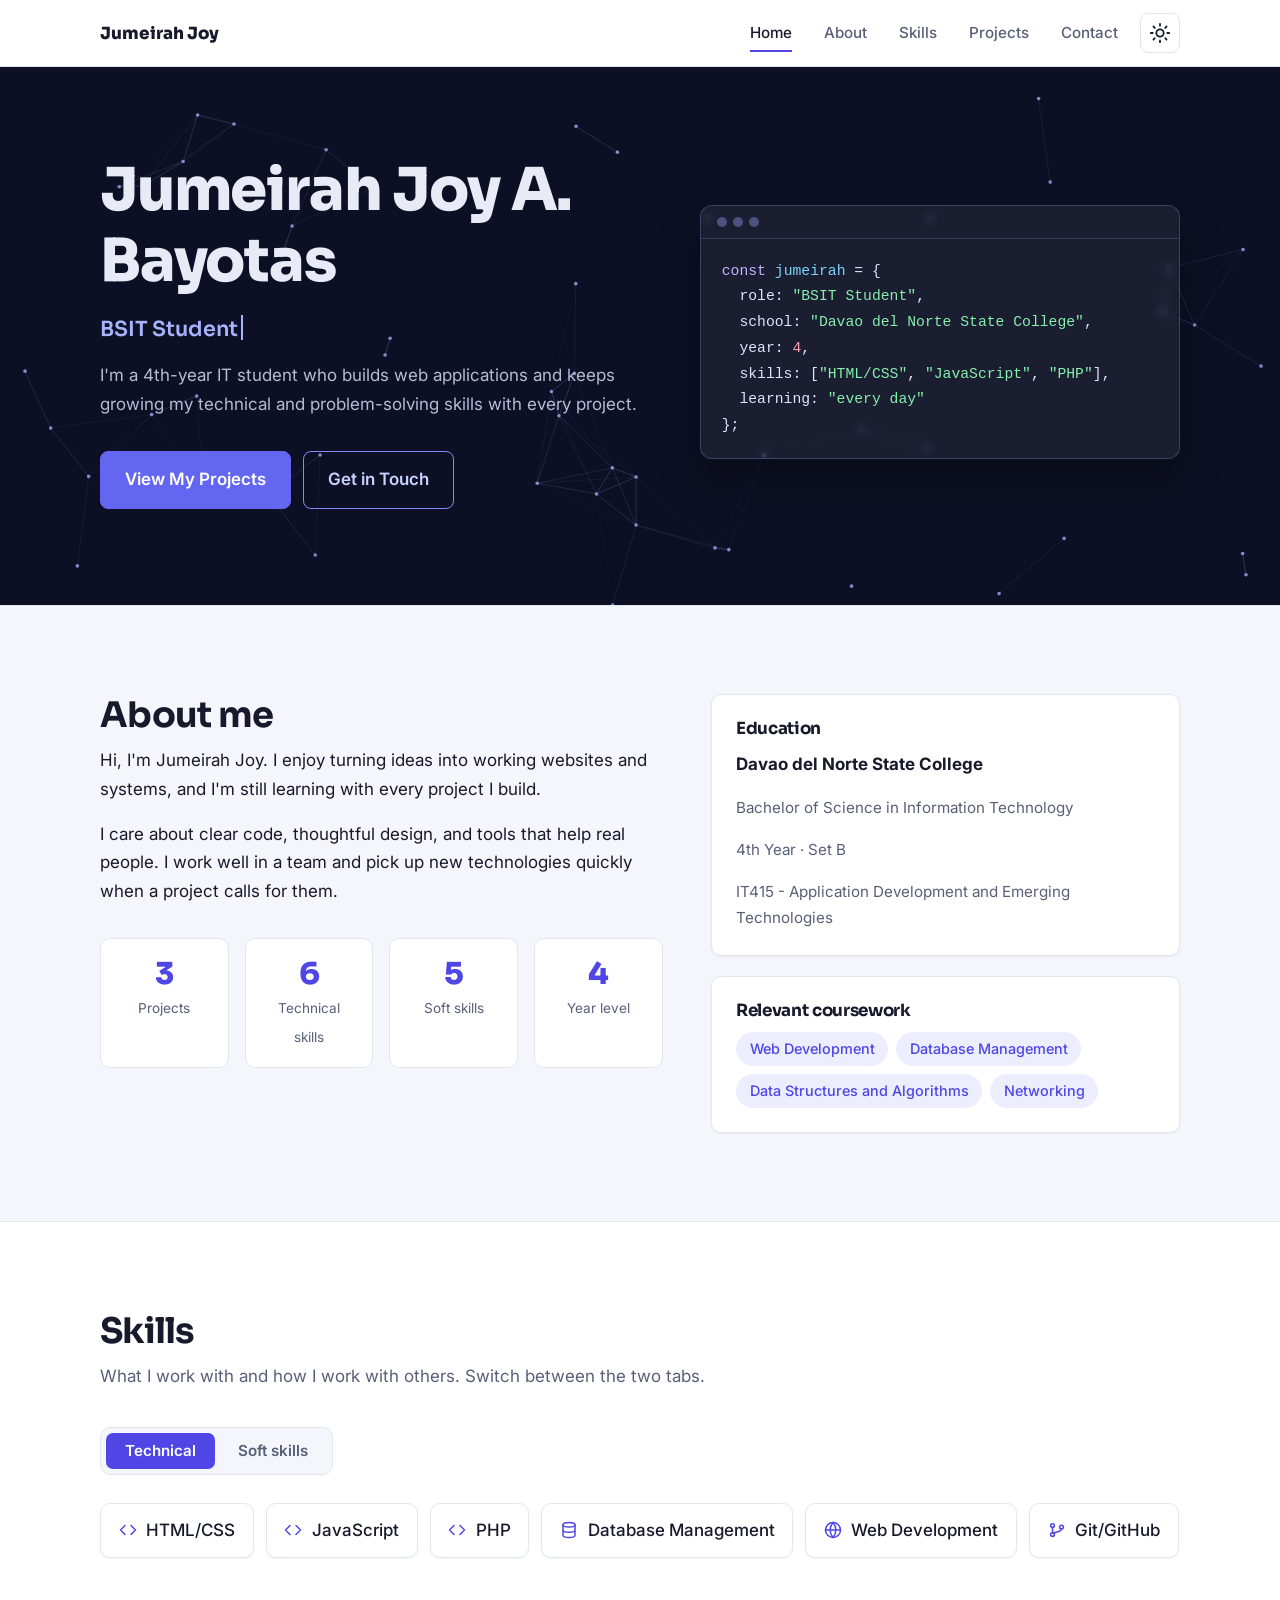
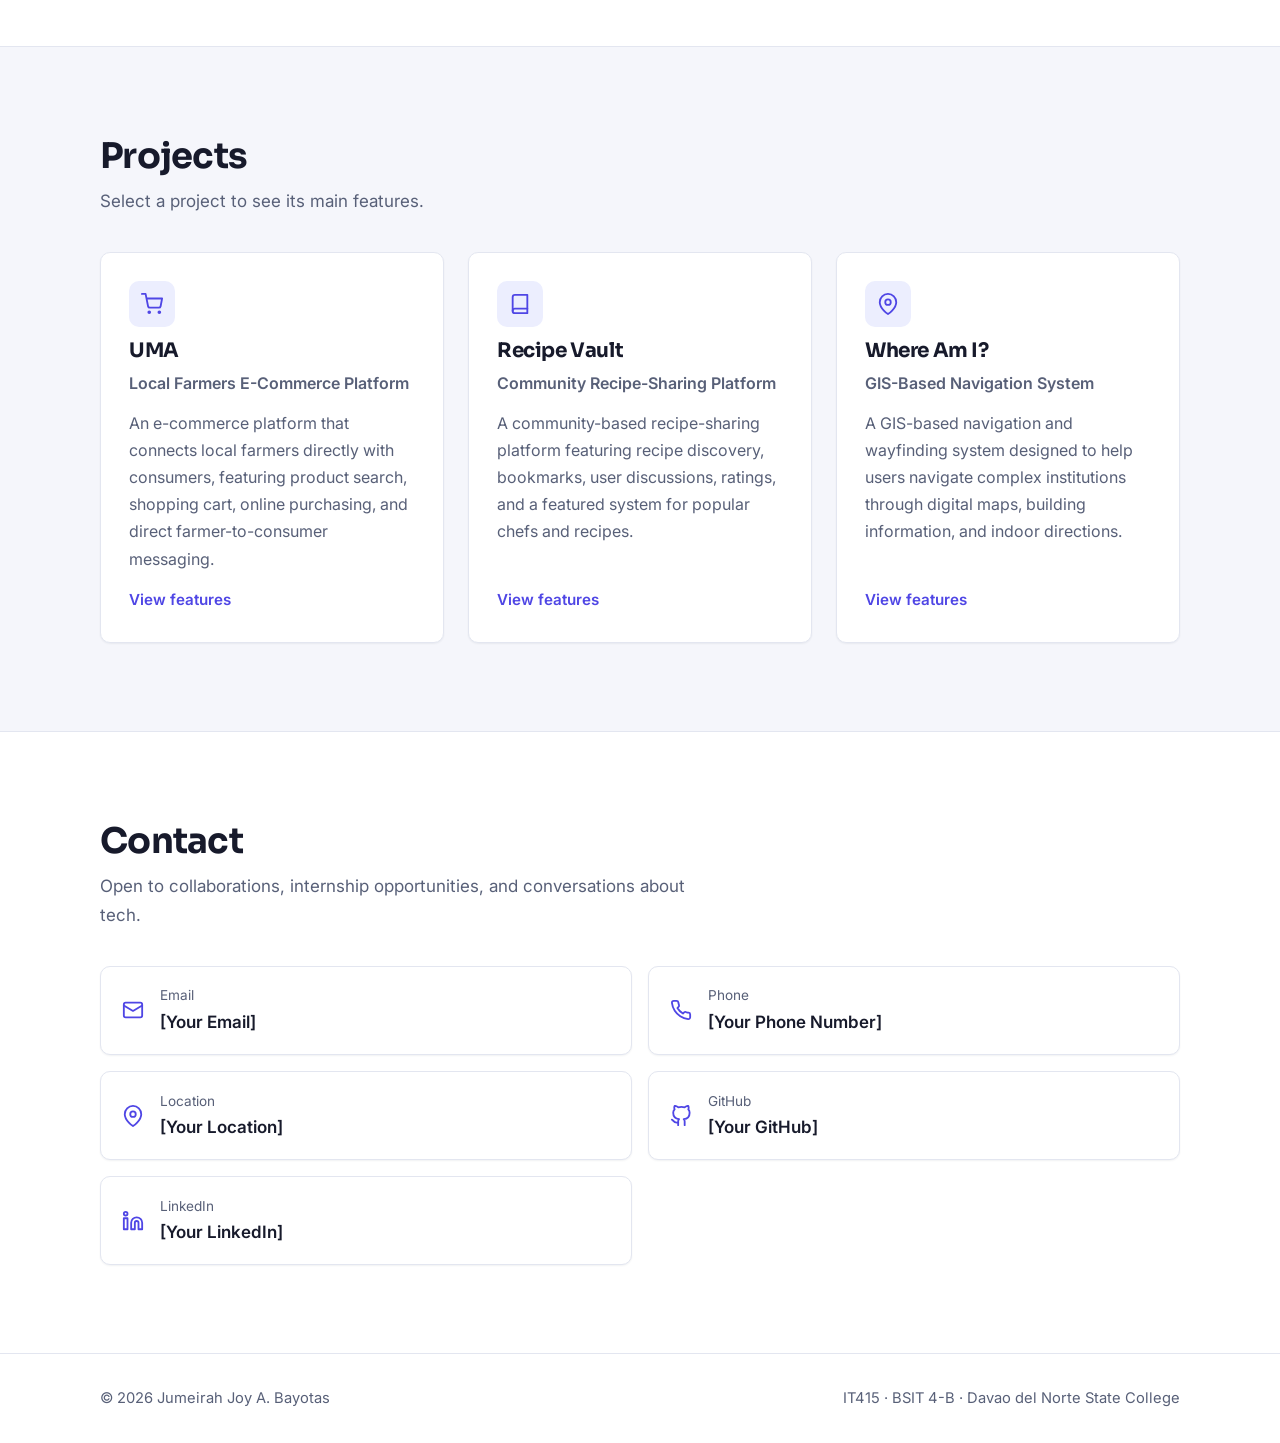
==== portfolio.html @ 5f2c47e6 "Creation" ====
<!DOCTYPE html>
<html lang="en">
<head>
<meta charset="UTF-8">
<meta name="viewport" content="width=device-width, initial-scale=1, viewport-fit=cover">
<title>Jumeirah Joy A. Bayotas | BSIT Portfolio</title>
<meta name="description" content="Portfolio of Jumeirah Joy A. Bayotas, a 4th-year BSIT student at Davao del Norte State College.">
<link rel="preconnect" href="https://fonts.googleapis.com">
<link rel="preconnect" href="https://fonts.gstatic.com" crossorigin>
<link href="https://fonts.googleapis.com/css2?family=Sora:wght@400;600;700;800&family=Inter:wght@400;500;600&display=swap" rel="stylesheet">
<style>
/* ===== 1. TOKENS ===== */
:root{--bg:#fff;--soft:#f5f6fb;--text:#171a2b;--muted:#586078;--border:#e3e6f0;--accent:#4f46e5;--accent-soft:#eceefe;--on-accent:#fff;
--shadow:0 1px 2px rgba(23,26,43,.06);--shadow-hover:0 12px 28px rgba(79,70,229,.16);--radius:10px;
--head:"Sora",system-ui,"Segoe UI",Arial,sans-serif;--body:"Inter",system-ui,"Segoe UI",Arial,sans-serif;
box-sizing:border-box;padding-top:env(safe-area-inset-top,0px);padding-bottom:env(safe-area-inset-bottom,0px)}
@media (prefers-color-scheme:dark){:root:not([data-theme="light"]){--bg:#0e1020;--soft:#141730;--text:#e8eaf6;--muted:#a4abc8;--border:#252a4a;--accent:#8b93ff;--accent-soft:#1c2050;--on-accent:#0e1020;--shadow:0 1px 2px rgba(0,0,0,.4);--shadow-hover:0 12px 28px rgba(0,0,0,.45)}}
:root[data-theme="dark"]{--bg:#0e1020;--soft:#141730;--text:#e8eaf6;--muted:#a4abc8;--border:#252a4a;--accent:#8b93ff;--accent-soft:#1c2050;--on-accent:#0e1020;--shadow:0 1px 2px rgba(0,0,0,.4);--shadow-hover:0 12px 28px rgba(0,0,0,.45)}

/* ===== 2. BASE ===== */
*,*::before,*::after{box-sizing:border-box}
html{scroll-behavior:smooth;scroll-padding-top:calc(70px + env(safe-area-inset-top,0px))}
body{margin:0;background:var(--bg);color:var(--text);font:1.0625rem/1.7 var(--body)}
h1,h2,h3{font-family:var(--head);line-height:1.2;margin:0;letter-spacing:-.02em}
p{margin:0}ul{list-style:none;margin:0;padding:0}a{color:var(--accent)}
:focus-visible{outline:3px solid var(--accent);outline-offset:3px;border-radius:4px}
.container{width:min(100% - 2.5rem,1080px);margin-inline:auto}
.section{padding:5.5rem 0}.soft{background:var(--soft);border-block:1px solid var(--border)}
.section h2{font-size:clamp(1.7rem,3.2vw,2.2rem);margin-bottom:.6rem}
.lead{color:var(--muted);max-width:56ch;margin-bottom:2.25rem}
.ico{width:22px;height:22px;fill:none;stroke:currentColor;stroke-width:2;stroke-linecap:round;stroke-linejoin:round;flex-shrink:0}
.skip{position:absolute;left:-999px;top:0;background:var(--accent);color:var(--on-accent);padding:.6rem 1rem;z-index:200}.skip:focus{left:0}
#progress{position:fixed;top:0;left:0;height:3px;width:0;background:var(--accent);z-index:120}

/* ===== 3. HEADER ===== */
header{position:sticky;top:env(safe-area-inset-top,0px);z-index:100;background:color-mix(in srgb,var(--bg) 88%,transparent);backdrop-filter:blur(10px);border-bottom:1px solid var(--border)}
.nav{display:flex;align-items:center;justify-content:space-between;height:66px}
.brand{font:800 1.05rem var(--head);color:var(--text);text-decoration:none}
.links{display:flex;align-items:center;gap:.2rem}
.links a{display:block;padding:.5rem .9rem;color:var(--muted);text-decoration:none;font-weight:500;font-size:.95rem;border-radius:6px;position:relative;transition:color .2s}
.links a::after{content:"";position:absolute;left:.9rem;right:.9rem;bottom:2px;height:2px;background:var(--accent);transform:scaleX(0);transition:transform .25s}
.links a:hover,.links a.active{color:var(--text)}.links a.active::after,.links a:hover::after{transform:scaleX(1)}
.icon-btn{background:none;border:1px solid var(--border);border-radius:8px;padding:.5rem;color:var(--text);cursor:pointer;display:grid;place-items:center;transition:border-color .2s,color .2s}
.icon-btn:hover{border-color:var(--accent);color:var(--accent)}
#menuBtn{display:none}.right{display:flex;gap:.5rem;align-items:center}
.moon{display:none}[data-theme="dark"] .moon{display:block}[data-theme="dark"] .sun{display:none}
@media (prefers-color-scheme:dark){:root:not([data-theme="light"]) .moon{display:block}:root:not([data-theme="light"]) .sun{display:none}}

/* ===== 4. HERO (always dark, interactive network) ===== */
.hero{position:relative;overflow:hidden;background:#0d1024;color:#e8eaf6;padding:5.5rem 0 6rem}
#net{position:absolute;inset:0;width:100%;height:100%}
.hero-grid{position:relative;display:grid;grid-template-columns:1.15fr 1fr;gap:3rem;align-items:center}
.hero h1{font-size:clamp(2.3rem,6vw,3.7rem);font-weight:800}
.typed{margin-top:1.1rem;font:600 1.3rem var(--head);color:#a5b4fc;min-height:1.9rem}
.typed::after{content:"";display:inline-block;width:2px;height:1.2em;background:#a5b4fc;margin-left:3px;vertical-align:-.2em;animation:blink 1s steps(2) infinite}
@keyframes blink{50%{opacity:0}}
.hero .intro{margin-top:1rem;max-width:52ch;color:#b6bcd8}
.actions{margin-top:2rem;display:flex;flex-wrap:wrap;gap:.75rem}
.btn{display:inline-block;padding:.85rem 1.5rem;border-radius:8px;font-weight:600;text-decoration:none;border:1px solid #818cf8;transition:transform .2s,box-shadow .2s,background-color .2s}
.btn.primary{background:#6366f1;border-color:#6366f1;color:#fff}.btn.primary:hover{transform:translateY(-2px);box-shadow:0 8px 20px rgba(99,102,241,.45)}
.btn.ghost{color:#c7d2fe}.btn.ghost:hover{background:rgba(129,140,248,.15)}
.code{background:rgba(255,255,255,.06);border:1px solid rgba(165,180,252,.25);border-radius:12px;backdrop-filter:blur(4px);overflow:hidden;box-shadow:0 20px 40px rgba(0,0,0,.3);transition:transform .2s}
.code .bar{display:flex;gap:6px;padding:.7rem 1rem;border-bottom:1px solid rgba(165,180,252,.2)}
.code .bar i{width:10px;height:10px;border-radius:50%;background:#4b5280}
.code pre{margin:0;padding:1.2rem 1.3rem;font:.92rem/1.75 ui-monospace,SFMono-Regular,Menlo,Consolas,monospace;overflow-x:auto;color:#dfe3ff}
.k{color:#c4b5fd}.v{color:#7dd3fc}.s{color:#86efac}.n{color:#fda4af}

/* ===== 5. ABOUT ===== */
.about{display:grid;grid-template-columns:1.2fr 1fr;gap:3rem;align-items:start}
.about p+p{margin-top:1rem}
.stats{display:grid;grid-template-columns:repeat(4,1fr);gap:1rem;margin-top:2rem}
.stat{border:1px solid var(--border);background:var(--bg);border-radius:var(--radius);padding:1rem;text-align:center}
.stat b{display:block;font:800 1.9rem var(--head);color:var(--accent)}.stat span{font-size:.85rem;color:var(--muted)}
.panel{background:var(--bg);border:1px solid var(--border);border-radius:var(--radius);padding:1.5rem;box-shadow:var(--shadow)}
.panel+.panel{margin-top:1.25rem}.panel h3{font-size:1.05rem;margin-bottom:.7rem}
.muted{color:var(--muted);font-size:.95rem}
.tags{display:flex;flex-wrap:wrap;gap:.5rem}
.tag{background:var(--accent-soft);color:var(--accent);font-weight:500;font-size:.9rem;padding:.3rem .85rem;border-radius:999px;transition:transform .2s}.tag:hover{transform:translateY(-2px)}

/* ===== 6. SKILLS (tabs) ===== */
.tabs{display:inline-flex;gap:.25rem;padding:.3rem;border:1px solid var(--border);border-radius:10px;background:var(--soft);margin-bottom:1.75rem}
.tab{border:0;background:none;font:600 .95rem var(--body);color:var(--muted);padding:.55rem 1.2rem;border-radius:7px;cursor:pointer;transition:background-color .2s,color .2s}
.tab[aria-selected="true"]{background:var(--accent);color:var(--on-accent)}
.skill-panel{display:none;flex-wrap:wrap;gap:.75rem}.skill-panel.show{display:flex}
.skill{display:flex;align-items:center;gap:.6rem;padding:.75rem 1.1rem;border:1px solid var(--border);background:var(--bg);border-radius:var(--radius);font-weight:500;box-shadow:var(--shadow);animation:pop .4s both;transition:transform .2s,border-color .2s,color .2s}
.skill:hover{transform:translateY(-3px);border-color:var(--accent);color:var(--accent)}
.skill .ico{color:var(--accent);width:18px;height:18px}
@keyframes pop{from{opacity:0;transform:translateY(10px)}to{opacity:1;transform:none}}

/* ===== 7. PROJECTS ===== */
.grid{display:grid;grid-template-columns:repeat(3,1fr);gap:1.5rem}
.card{display:flex;flex-direction:column;gap:.8rem;background:var(--bg);border:1px solid var(--border);border-radius:var(--radius);padding:1.75rem;box-shadow:var(--shadow);transition:box-shadow .25s,border-color .25s,transform .15s;transform-style:preserve-3d}
.card:hover{box-shadow:var(--shadow-hover);border-color:var(--accent)}
.badge{width:46px;height:46px;display:grid;place-items:center;background:var(--accent-soft);color:var(--accent);border-radius:10px;transition:transform .3s}.card:hover .badge{transform:rotate(-6deg) scale(1.08)}
.card h3{font-size:1.25rem}.sub{color:var(--accent);font-weight:600;font-size:.95rem;margin-top:-.4rem}
.card p{color:var(--muted);font-size:1rem}
.more{margin-top:auto;align-self:flex-start;background:none;border:0;padding:.3rem 0;color:var(--accent);font:600 .95rem var(--body);cursor:pointer}
.more:hover{text-decoration:underline}
dialog{border:1px solid var(--border);border-radius:14px;background:var(--bg);color:var(--text);width:min(92vw,480px);padding:2rem;box-shadow:0 24px 60px rgba(0,0,0,.35)}
dialog::backdrop{background:rgba(10,12,30,.6);backdrop-filter:blur(3px)}
dialog[open]{animation:pop .3s both}
dialog h3{font-size:1.4rem}dialog .sub{margin:.3rem 0 1rem}
dialog ul{margin:1.2rem 0 1.5rem;display:grid;gap:.5rem}
dialog li{display:flex;gap:.6rem;align-items:center}dialog li .ico{color:var(--accent);width:18px;height:18px}
.close{position:absolute;top:.9rem;right:.9rem}

/* ===== 8. CONTACT ===== */
.contact{display:grid;grid-template-columns:repeat(2,1fr);gap:1rem}
.contact li{display:flex;align-items:center;gap:1rem;padding:1.1rem 1.3rem;border:1px solid var(--border);border-radius:var(--radius);background:var(--bg);box-shadow:var(--shadow);transition:transform .2s,border-color .2s,box-shadow .2s}
.contact li:hover{transform:translateX(4px);border-color:var(--accent);box-shadow:var(--shadow-hover)}
.contact .ico{color:var(--accent)}.contact small{display:block;color:var(--muted);font-size:.85rem}.contact strong{font-weight:600;overflow-wrap:anywhere}
footer{padding:2rem 0;border-top:1px solid var(--border);color:var(--muted);font-size:.92rem}
footer .container{display:flex;flex-wrap:wrap;justify-content:space-between;gap:.5rem}
#top{position:fixed;right:1.25rem;bottom:calc(1.25rem + env(safe-area-inset-bottom,0px));opacity:0;pointer-events:none;background:var(--accent);color:var(--on-accent);border-color:var(--accent);transition:opacity .25s}
#top.show{opacity:1;pointer-events:auto}

/* ===== 9. SCROLL REVEAL ===== */
.js .reveal{opacity:0;transform:translateY(22px);transition:opacity .6s,transform .6s}.js .reveal.in{opacity:1;transform:none}

/* ===== 10. RESPONSIVE ===== */
@media (max-width:900px){.grid{grid-template-columns:1fr 1fr}.hero-grid,.about{grid-template-columns:1fr}.code{max-width:460px}}
@media (max-width:720px){.section{padding:3.75rem 0}.hero{padding:3.5rem 0 4rem}#menuBtn{display:grid}
.links{display:none;position:absolute;top:66px;left:0;right:0;flex-direction:column;align-items:stretch;background:var(--bg);border-bottom:1px solid var(--border);padding:.5rem 1.25rem 1rem}.links.open{display:flex}
.grid,.contact{grid-template-columns:1fr}.stats{grid-template-columns:repeat(2,1fr)}}
@media (prefers-reduced-motion:reduce){html{scroll-behavior:auto}*,*::before,*::after{animation:none!important;transition:none!important}.js .reveal{opacity:1;transform:none}}
</style>
</head>
<body>
<svg width="0" height="0" style="position:absolute" aria-hidden="true">
<symbol id="i-sun" viewBox="0 0 24 24"><circle cx="12" cy="12" r="4"/><path d="M12 2v2M12 20v2M4.9 4.9l1.4 1.4M17.7 17.7l1.4 1.4M2 12h2M20 12h2M4.9 19.1l1.4-1.4M17.7 6.3l1.4-1.4"/></symbol>
<symbol id="i-moon" viewBox="0 0 24 24"><path d="M21 12.8A9 9 0 1 1 11.2 3a7 7 0 0 0 9.8 9.8z"/></symbol>
<symbol id="i-menu" viewBox="0 0 24 24"><path d="M4 7h16M4 12h16M4 17h16"/></symbol>
<symbol id="i-x" viewBox="0 0 24 24"><path d="M18 6 6 18M6 6l12 12"/></symbol>
<symbol id="i-up" viewBox="0 0 24 24"><path d="m6 15 6-6 6 6"/></symbol>
<symbol id="i-check" viewBox="0 0 24 24"><path d="m5 12 5 5 9-10"/></symbol>
<symbol id="i-code" viewBox="0 0 24 24"><path d="m16 18 6-6-6-6M8 6l-6 6 6 6"/></symbol>
<symbol id="i-db" viewBox="0 0 24 24"><ellipse cx="12" cy="5" rx="8" ry="3"/><path d="M4 5v14c0 1.7 3.6 3 8 3s8-1.3 8-3V5M4 12c0 1.7 3.6 3 8 3s8-1.3 8-3"/></symbol>
<symbol id="i-globe" viewBox="0 0 24 24"><circle cx="12" cy="12" r="10"/><path d="M2 12h20M12 2a15 15 0 0 1 0 20 15 15 0 0 1 0-20"/></symbol>
<symbol id="i-git" viewBox="0 0 24 24"><circle cx="6" cy="6" r="2.5"/><circle cx="6" cy="18" r="2.5"/><circle cx="18" cy="8" r="2.5"/><path d="M6 8.5v7M18 10.5c0 4-6 3-11 6"/></symbol>
<symbol id="i-chat" viewBox="0 0 24 24"><path d="M21 12a8 8 0 0 1-11.6 7.1L3 21l1.9-6A8 8 0 1 1 21 12z"/></symbol>
<symbol id="i-users" viewBox="0 0 24 24"><path d="M17 21v-2a4 4 0 0 0-4-4H5a4 4 0 0 0-4 4v2"/><circle cx="9" cy="7" r="4"/><path d="M23 21v-2a4 4 0 0 0-3-3.9M16 3.1a4 4 0 0 1 0 7.8"/></symbol>
<symbol id="i-puzzle" viewBox="0 0 24 24"><path d="M12 3a2 2 0 0 1 2 2v1h4v4h-1a2 2 0 0 0 0 4h1v4h-4v-1a2 2 0 0 0-4 0v1H6v-4h1a2 2 0 0 0 0-4H6V6h4V5a2 2 0 0 1 2-2z"/></symbol>
<symbol id="i-clock" viewBox="0 0 24 24"><circle cx="12" cy="12" r="10"/><path d="M12 6v6l4 2"/></symbol>
<symbol id="i-shuffle" viewBox="0 0 24 24"><path d="M16 3h5v5M4 20 21 3M21 16v5h-5M15 15l6 6M4 4l5 5"/></symbol>
<symbol id="i-cart" viewBox="0 0 24 24"><circle cx="9" cy="21" r="1"/><circle cx="20" cy="21" r="1"/><path d="M1 1h4l2.7 13.4a2 2 0 0 0 2 1.6h9.7a2 2 0 0 0 2-1.6L23 6H6"/></symbol>
<symbol id="i-book" viewBox="0 0 24 24"><path d="M4 19.5A2.5 2.5 0 0 1 6.5 17H20"/><path d="M6.5 2H20v20H6.5A2.5 2.5 0 0 1 4 19.5v-15A2.5 2.5 0 0 1 6.5 2z"/></symbol>
<symbol id="i-pin" viewBox="0 0 24 24"><path d="M21 10c0 7-9 13-9 13s-9-6-9-13a9 9 0 0 1 18 0z"/><circle cx="12" cy="10" r="3"/></symbol>
<symbol id="i-mail" viewBox="0 0 24 24"><rect x="2" y="4" width="20" height="16" rx="2"/><path d="m22 7-10 6L2 7"/></symbol>
<symbol id="i-phone" viewBox="0 0 24 24"><path d="M22 16.9v3a2 2 0 0 1-2.2 2 19.8 19.8 0 0 1-8.6-3.1 19.5 19.5 0 0 1-6-6A19.8 19.8 0 0 1 2.1 4.2 2 2 0 0 1 4.1 2h3a2 2 0 0 1 2 1.7c.1 1 .4 1.9.7 2.8a2 2 0 0 1-.5 2.1L8.1 9.9a16 16 0 0 0 6 6l1.3-1.3a2 2 0 0 1 2.1-.4c.9.3 1.8.6 2.8.7a2 2 0 0 1 1.7 2z"/></symbol>
<symbol id="i-gh" viewBox="0 0 24 24"><path d="M9 19c-5 1.5-5-2.5-7-3m14 6v-3.9a3.4 3.4 0 0 0-1-2.6c3.1-.3 6.4-1.5 6.4-7A5.4 5.4 0 0 0 20 4.8 5 5 0 0 0 19.9 1S18.7.7 16 2.5a13.4 13.4 0 0 0-7 0C6.3.7 5.1 1 5.1 1A5 5 0 0 0 5 4.8a5.4 5.4 0 0 0-1.5 3.7c0 5.4 3.3 6.6 6.4 7a3.4 3.4 0 0 0-1 2.6V22"/></symbol>
<symbol id="i-in" viewBox="0 0 24 24"><path d="M16 8a6 6 0 0 1 6 6v7h-4v-7a2 2 0 0 0-4 0v7h-4v-7a6 6 0 0 1 6-6z"/><rect x="2" y="9" width="4" height="12"/><circle cx="4" cy="4" r="2"/></symbol>
</svg>
<a class="skip" href="#main">Skip to content</a>
<div id="progress"></div>

<header>
  <nav class="container nav" aria-label="Main navigation">
    <a class="brand" href="#home">Jumeirah Joy</a>
    <div class="right">
      <ul class="links" id="links">
        <li><a href="#home">Home</a></li><li><a href="#about">About</a></li><li><a href="#skills">Skills</a></li><li><a href="#projects">Projects</a></li><li><a href="#contact">Contact</a></li>
      </ul>
      <button class="icon-btn" id="theme" aria-label="Toggle light or dark theme"><svg class="ico sun"><use href="#i-sun"/></svg><svg class="ico moon"><use href="#i-moon"/></svg></button>
      <button class="icon-btn" id="menuBtn" aria-expanded="false" aria-controls="links" aria-label="Toggle menu"><svg class="ico"><use href="#i-menu"/></svg></button>
    </div>
  </nav>
</header>

<main id="main">
  <section class="hero" id="home">
    <canvas id="net" aria-hidden="true"></canvas>
    <div class="container hero-grid">
      <div>
        <h1>Jumeirah Joy A. Bayotas</h1>
        <p class="typed" id="typed" aria-live="off"></p>
        <p class="intro">I'm a 4th-year IT student who builds web applications and keeps growing my technical and problem-solving skills with every project.</p>
        <div class="actions">
          <a class="btn primary" href="#projects">View My Projects</a>
          <a class="btn ghost" href="#contact">Get in Touch</a>
        </div>
      </div>
      <div class="code" id="tilt" aria-hidden="true">
        <div class="bar"><i></i><i></i><i></i></div>
<pre><span class="k">const</span> <span class="v">jumeirah</span> = {
  role: <span class="s">"BSIT Student"</span>,
  school: <span class="s">"Davao del Norte State College"</span>,
  year: <span class="n">4</span>,
  skills: [<span class="s">"HTML/CSS"</span>, <span class="s">"JavaScript"</span>, <span class="s">"PHP"</span>],
  learning: <span class="s">"every day"</span>
};</pre>
      </div>
    </div>
  </section>

  <section class="section soft" id="about">
    <div class="container about">
      <div class="reveal">
        <h2>About me</h2>
        <p>Hi, I'm Jumeirah Joy. I enjoy turning ideas into working websites and systems, and I'm still learning with every project I build.</p>
        <p>I care about clear code, thoughtful design, and tools that help real people. I work well in a team and pick up new technologies quickly when a project calls for them.</p>
        <div class="stats">
          <div class="stat"><b data-count="3">0</b><span>Projects</span></div>
          <div class="stat"><b data-count="6">0</b><span>Technical skills</span></div>
          <div class="stat"><b data-count="5">0</b><span>Soft skills</span></div>
          <div class="stat"><b data-count="4">0</b><span>Year level</span></div>
        </div>
      </div>
      <div class="reveal">
        <div class="panel">
          <h3>Education</h3>
          <p><strong>Davao del Norte State College</strong></p>
          <p class="muted">Bachelor of Science in Information Technology</p>
          <p class="muted">4th Year &middot; Set B</p>
          <p class="muted">IT415 - Application Development and Emerging Technologies</p>
        </div>
        <div class="panel">
          <h3>Relevant coursework</h3>
          <ul class="tags"><li class="tag">Web Development</li><li class="tag">Database Management</li><li class="tag">Data Structures and Algorithms</li><li class="tag">Networking</li></ul>
        </div>
      </div>
    </div>
  </section>

  <section class="section" id="skills">
    <div class="container reveal">
      <h2>Skills</h2>
      <p class="lead">What I work with and how I work with others. Switch between the two tabs.</p>
      <div class="tabs" role="tablist" aria-label="Skill categories">
        <button class="tab" role="tab" id="t1" aria-selected="true" aria-controls="p1">Technical</button>
        <button class="tab" role="tab" id="t2" aria-selected="false" aria-controls="p2" tabindex="-1">Soft skills</button>
      </div>
      <ul class="skill-panel show" id="p1" role="tabpanel" aria-labelledby="t1">
        <li class="skill"><svg class="ico"><use href="#i-code"/></svg>HTML/CSS</li>
        <li class="skill"><svg class="ico"><use href="#i-code"/></svg>JavaScript</li>
        <li class="skill"><svg class="ico"><use href="#i-code"/></svg>PHP</li>
        <li class="skill"><svg class="ico"><use href="#i-db"/></svg>Database Management</li>
        <li class="skill"><svg class="ico"><use href="#i-globe"/></svg>Web Development</li>
        <li class="skill"><svg class="ico"><use href="#i-git"/></svg>Git/GitHub</li>
      </ul>
      <ul class="skill-panel" id="p2" role="tabpanel" aria-labelledby="t2">
        <li class="skill"><svg class="ico"><use href="#i-chat"/></svg>Communication</li>
        <li class="skill"><svg class="ico"><use href="#i-users"/></svg>Teamwork</li>
        <li class="skill"><svg class="ico"><use href="#i-puzzle"/></svg>Problem-Solving</li>
        <li class="skill"><svg class="ico"><use href="#i-clock"/></svg>Time Management</li>
        <li class="skill"><svg class="ico"><use href="#i-shuffle"/></svg>Adaptability</li>
      </ul>
    </div>
  </section>

  <section class="section soft" id="projects">
    <div class="container reveal">
      <h2>Projects</h2>
      <p class="lead">Select a project to see its main features.</p>
      <div class="grid">
        <article class="card">
          <div class="badge"><svg class="ico"><use href="#i-cart"/></svg></div>
          <h3>UMA</h3><p class="sub">Local Farmers E-Commerce Platform</p>
          <p>An e-commerce platform that connects local farmers directly with consumers, featuring product search, shopping cart, online purchasing, and direct farmer-to-consumer messaging.</p>
          <button class="more" data-project="uma">View features</button>
        </article>
        <article class="card">
          <div class="badge"><svg class="ico"><use href="#i-book"/></svg></div>
          <h3>Recipe Vault</h3><p class="sub">Community Recipe-Sharing Platform</p>
          <p>A community-based recipe-sharing platform featuring recipe discovery, bookmarks, user discussions, ratings, and a featured system for popular chefs and recipes.</p>
          <button class="more" data-project="vault">View features</button>
        </article>
        <article class="card">
          <div class="badge"><svg class="ico"><use href="#i-pin"/></svg></div>
          <h3>Where Am I?</h3><p class="sub">GIS-Based Navigation System</p>
          <p>A GIS-based navigation and wayfinding system designed to help users navigate complex institutions through digital maps, building information, and indoor directions.</p>
          <button class="more" data-project="gis">View features</button>
        </article>
      </div>
    </div>
  </section>

  <section class="section" id="contact">
    <div class="container reveal">
      <h2>Contact</h2>
      <p class="lead">Open to collaborations, internship opportunities, and conversations about tech.</p>
      <ul class="contact">
        <li><svg class="ico"><use href="#i-mail"/></svg><div><small>Email</small><strong>[Your Email]</strong></div></li>
        <li><svg class="ico"><use href="#i-phone"/></svg><div><small>Phone</small><strong>[Your Phone Number]</strong></div></li>
        <li><svg class="ico"><use href="#i-pin"/></svg><div><small>Location</small><strong>[Your Location]</strong></div></li>
        <li><svg class="ico"><use href="#i-gh"/></svg><div><small>GitHub</small><strong>[Your GitHub]</strong></div></li>
        <li><svg class="ico"><use href="#i-in"/></svg><div><small>LinkedIn</small><strong>[Your LinkedIn]</strong></div></li>
      </ul>
    </div>
  </section>
</main>

<footer><div class="container"><span>&copy; <span id="year">2026</span> Jumeirah Joy A. Bayotas</span><span>IT415 &middot; BSIT 4-B &middot; Davao del Norte State College</span></div></footer>
<button class="icon-btn" id="top" aria-label="Back to top"><svg class="ico"><use href="#i-up"/></svg></button>

<dialog id="dlg" aria-labelledby="dTitle">
  <button class="icon-btn close" id="dClose" aria-label="Close"><svg class="ico"><use href="#i-x"/></svg></button>
  <h3 id="dTitle"></h3><p class="sub" id="dSub"></p><p class="muted" id="dText"></p>
  <ul id="dList"></ul>
  <button class="btn primary" id="dOk" style="color:var(--on-accent);background:var(--accent);border-color:var(--accent)">Close</button>
</dialog>

<script>
document.documentElement.classList.add("js");
var $=function(s,c){return(c||document).querySelector(s)},$$=function(s,c){return[].slice.call((c||document).querySelectorAll(s))};
var still=matchMedia("(prefers-reduced-motion: reduce)").matches;

/* Mobile menu */
var links=$("#links"),mb=$("#menuBtn");
mb.onclick=function(){var o=links.classList.toggle("open");mb.setAttribute("aria-expanded",o)};
links.onclick=function(e){if(e.target.tagName==="A"){links.classList.remove("open");mb.setAttribute("aria-expanded","false")}};

/* Theme toggle (remembered when storage is available) */
var root=document.documentElement;
try{var saved=localStorage.getItem("theme");if(saved)root.setAttribute("data-theme",saved)}catch(e){}
$("#theme").onclick=function(){
  var dark=root.getAttribute("data-theme")==="dark"||(!root.getAttribute("data-theme")&&matchMedia("(prefers-color-scheme: dark)").matches);
  var next=dark?"light":"dark";root.setAttribute("data-theme",next);
  try{localStorage.setItem("theme",next)}catch(e){}
};

/* Scroll: progress bar, active link, back-to-top */
var secs=$$("main section[id]"),anchors=$$(".links a");
function onScroll(){
  var h=document.documentElement,max=h.scrollHeight-h.clientHeight;
  $("#progress").style.width=(max>0?scrollY/max*100:0)+"%";
  var cur="home";secs.forEach(function(s){if(s.offsetTop<=scrollY+140)cur=s.id});
  anchors.forEach(function(a){a.classList.toggle("active",a.getAttribute("href")==="#"+cur)});
  $("#top").classList.toggle("show",scrollY>600);
}
addEventListener("scroll",onScroll,{passive:true});onScroll();
$("#top").onclick=function(){scrollTo({top:0})};

/* Reveal on scroll + animated counters */
function count(el){var n=+el.dataset.count,t0=null;
  if(still){el.textContent=n;return}
  (function step(t){t0=t0||t;var p=Math.min((t-t0)/900,1);el.textContent=Math.round(n*p);if(p<1)requestAnimationFrame(step)})(performance.now());
}
var io=new IntersectionObserver(function(es){es.forEach(function(e){
  if(e.isIntersecting){e.target.classList.add("in");$$("[data-count]",e.target).forEach(count);io.unobserve(e.target)}
})},{threshold:.15});
$$(".reveal").forEach(function(el){io.observe(el)});

/* Typing effect in the hero */
var roles=["BSIT Student","Web Development Enthusiast","Problem Solver","Always Learning"],ri=0,ci=0,del=false,tEl=$("#typed");
function type(){
  var w=roles[ri];tEl.textContent=w.slice(0,ci);
  if(!del&&ci===w.length){del=true;return setTimeout(type,1500)}
  if(del&&ci===0){del=false;ri=(ri+1)%roles.length}
  ci+=del?-1:1;setTimeout(type,del?40:80);
}
if(still)tEl.textContent=roles[0];else type();

/* Hero network that reacts to the pointer */
(function(){
  var c=$("#net"),x=c.getContext("2d"),pts=[],m={x:-999,y:-999},W,H,hero=$("#home");
  function size(){W=c.width=hero.clientWidth;H=c.height=hero.clientHeight;pts=[];
    for(var i=0,n=Math.min(80,Math.floor(W*H/13000));i<n;i++)pts.push({x:Math.random()*W,y:Math.random()*H,vx:(Math.random()-.5)*.35,vy:(Math.random()-.5)*.35})}
  function draw(){
    x.clearRect(0,0,W,H);
    pts.forEach(function(p,i){
      p.x+=p.vx;p.y+=p.vy;if(p.x<0||p.x>W)p.vx*=-1;if(p.y<0||p.y>H)p.vy*=-1;
      var dx=p.x-m.x,dy=p.y-m.y,d=Math.hypot(dx,dy);if(d<120&&d>0){p.x+=dx/d*1.5;p.y+=dy/d*1.5}
      x.fillStyle="rgba(165,180,252,.75)";x.beginPath();x.arc(p.x,p.y,1.8,0,7);x.fill();
      for(var j=i+1;j<pts.length;j++){var q=pts[j],e=Math.hypot(p.x-q.x,p.y-q.y);
        if(e<125){x.strokeStyle="rgba(165,180,252,"+.28*(1-e/125)+")";x.beginPath();x.moveTo(p.x,p.y);x.lineTo(q.x,q.y);x.stroke()}}
    });
    if(!still)requestAnimationFrame(draw);
  }
  hero.addEventListener("pointermove",function(e){var r=c.getBoundingClientRect();m.x=e.clientX-r.left;m.y=e.clientY-r.top});
  hero.addEventListener("pointerleave",function(){m.x=m.y=-999});
  addEventListener("resize",size);size();draw();
})();

/* Gentle 3D tilt on the code card and project cards */
function tilt(el,max){
  el.addEventListener("pointermove",function(e){if(still||e.pointerType==="touch")return;
    var r=el.getBoundingClientRect(),px=(e.clientX-r.left)/r.width-.5,py=(e.clientY-r.top)/r.height-.5;
    el.style.transform="perspective(800px) rotateX("+(-py*max)+"deg) rotateY("+(px*max)+"deg)"});
  el.addEventListener("pointerleave",function(){el.style.transform=""});
}
tilt($("#tilt"),6);$$(".card").forEach(function(c){tilt(c,4)});

/* Skills tabs (arrow keys work too) */
var tabs=$$(".tab");
function pick(t){tabs.forEach(function(b){var on=b===t;b.setAttribute("aria-selected",on);b.tabIndex=on?0:-1;
  var p=$("#"+b.getAttribute("aria-controls"));p.classList.toggle("show",on);
  if(on)$$(".skill",p).forEach(function(s,i){s.style.animationDelay=i*60+"ms"})});t.focus()}
tabs.forEach(function(t,i){t.onclick=function(){pick(t)};
  t.onkeydown=function(e){if(e.key==="ArrowRight"||e.key==="ArrowLeft")pick(tabs[(i+1)%tabs.length])}});

/* Project details dialog */
var data={
  uma:{t:"UMA",s:"Local Farmers E-Commerce Platform",d:"Connects local farmers directly with consumers.",f:["Product search","Shopping cart","Online purchasing","Direct farmer-to-consumer messaging"]},
  vault:{t:"Recipe Vault",s:"Community Recipe-Sharing Platform",d:"A community space for finding and sharing recipes.",f:["Recipe discovery","Bookmarks","User discussions","Ratings","Featured popular chefs and recipes"]},
  gis:{t:"Where Am I?",s:"GIS-Based Navigation System",d:"Helps users find their way around complex institutions.",f:["Digital maps","Building information","Indoor directions"]}
};
var dlg=$("#dlg");
$$(".more").forEach(function(b){b.onclick=function(){
  var p=data[b.dataset.project];$("#dTitle").textContent=p.t;$("#dSub").textContent=p.s;$("#dText").textContent=p.d;
  $("#dList").innerHTML=p.f.map(function(f){return'<li><svg class="ico"><use href="#i-check"/></svg>'+f+"</li>"}).join("");
  dlg.showModal()}});
$("#dClose").onclick=$("#dOk").onclick=function(){dlg.close()};
dlg.addEventListener("click",function(e){if(e.target===dlg)dlg.close()});

$("#year").textContent=new Date().getFullYear();
</script>
</body>
</html>
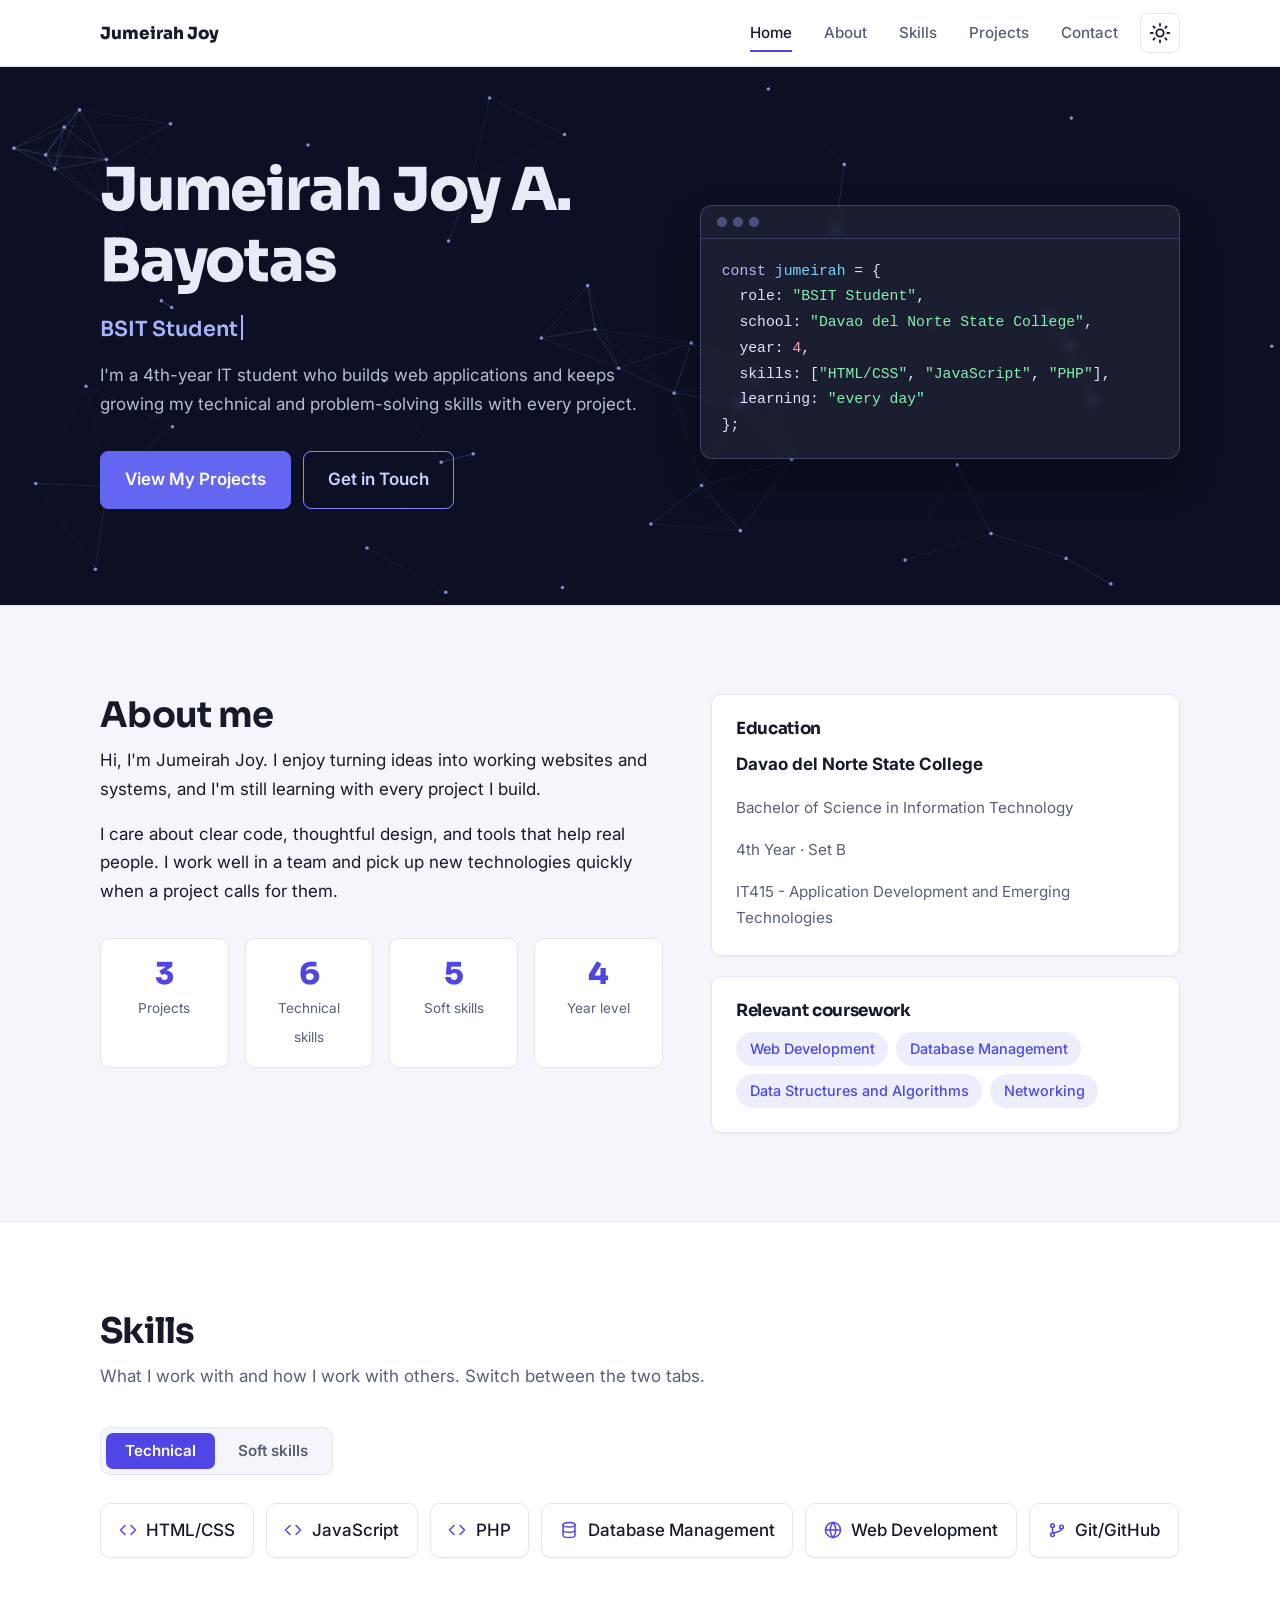
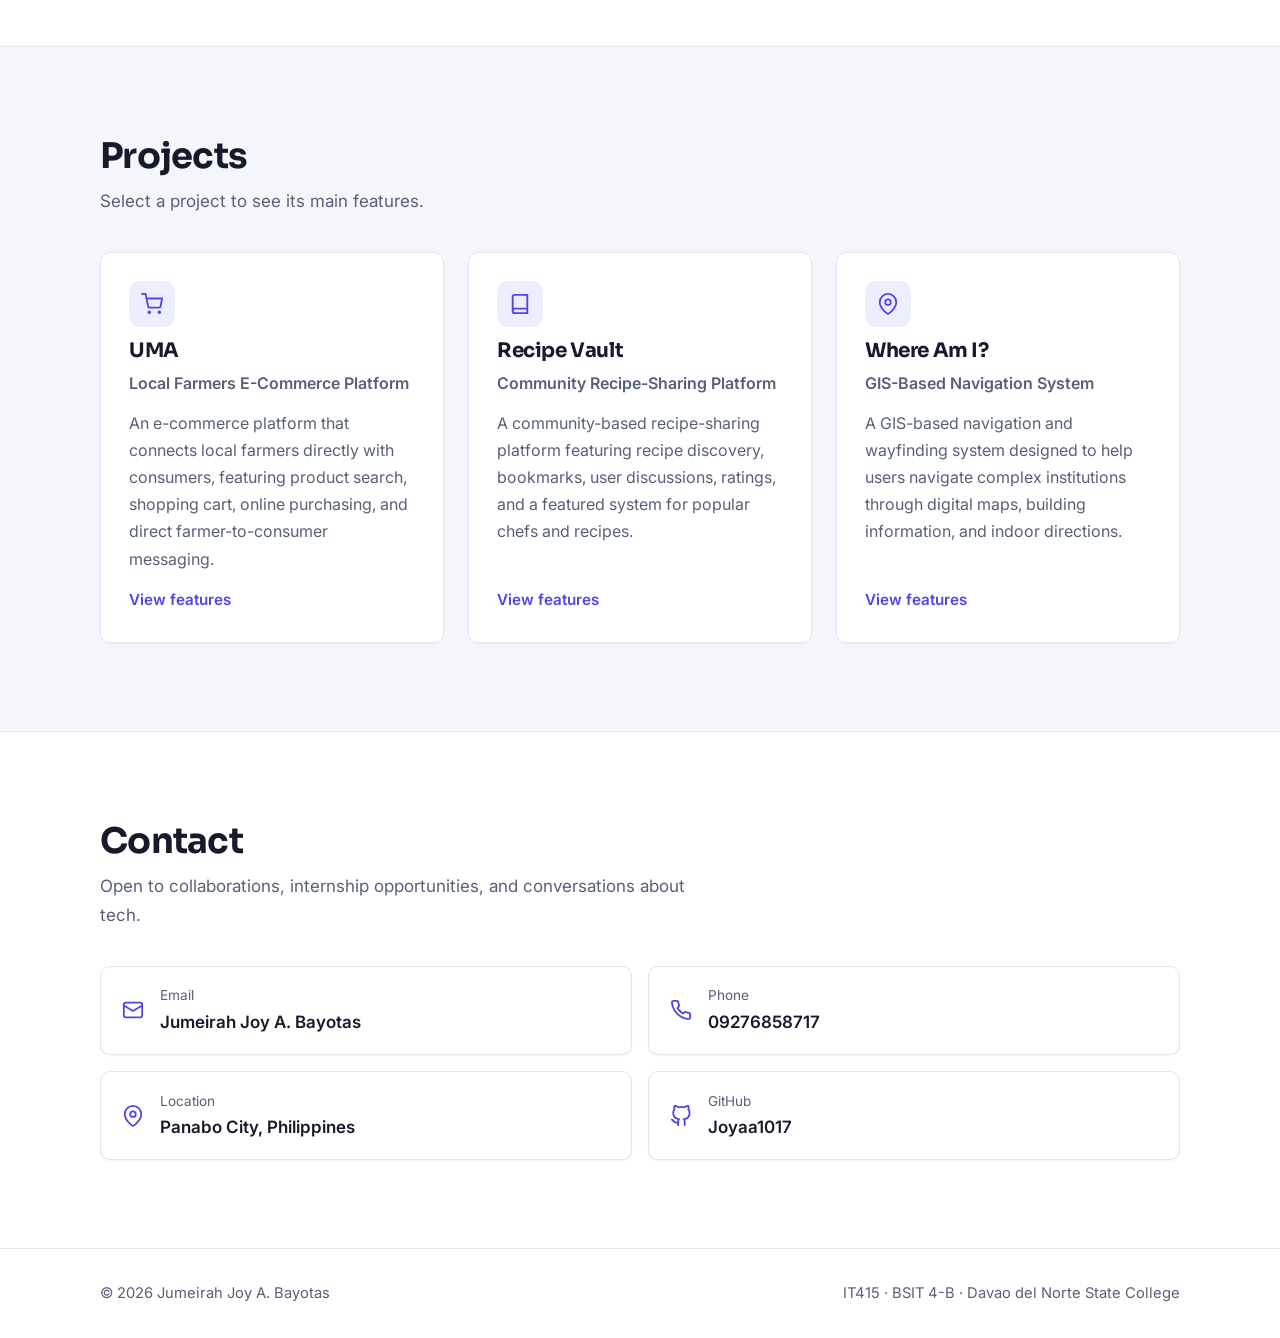
==== commit 308eca76: "separated the files" ====
--- a/portfolio.html
+++ b/portfolio.html
@@ -8,122 +8,7 @@
 <link rel="preconnect" href="https://fonts.googleapis.com">
 <link rel="preconnect" href="https://fonts.gstatic.com" crossorigin>
 <link href="https://fonts.googleapis.com/css2?family=Sora:wght@400;600;700;800&family=Inter:wght@400;500;600&display=swap" rel="stylesheet">
-<style>
-/* ===== 1. TOKENS ===== */
-:root{--bg:#fff;--soft:#f5f6fb;--text:#171a2b;--muted:#586078;--border:#e3e6f0;--accent:#4f46e5;--accent-soft:#eceefe;--on-accent:#fff;
---shadow:0 1px 2px rgba(23,26,43,.06);--shadow-hover:0 12px 28px rgba(79,70,229,.16);--radius:10px;
---head:"Sora",system-ui,"Segoe UI",Arial,sans-serif;--body:"Inter",system-ui,"Segoe UI",Arial,sans-serif;
-box-sizing:border-box;padding-top:env(safe-area-inset-top,0px);padding-bottom:env(safe-area-inset-bottom,0px)}
-@media (prefers-color-scheme:dark){:root:not([data-theme="light"]){--bg:#0e1020;--soft:#141730;--text:#e8eaf6;--muted:#a4abc8;--border:#252a4a;--accent:#8b93ff;--accent-soft:#1c2050;--on-accent:#0e1020;--shadow:0 1px 2px rgba(0,0,0,.4);--shadow-hover:0 12px 28px rgba(0,0,0,.45)}}
-:root[data-theme="dark"]{--bg:#0e1020;--soft:#141730;--text:#e8eaf6;--muted:#a4abc8;--border:#252a4a;--accent:#8b93ff;--accent-soft:#1c2050;--on-accent:#0e1020;--shadow:0 1px 2px rgba(0,0,0,.4);--shadow-hover:0 12px 28px rgba(0,0,0,.45)}
-
-/* ===== 2. BASE ===== */
-*,*::before,*::after{box-sizing:border-box}
-html{scroll-behavior:smooth;scroll-padding-top:calc(70px + env(safe-area-inset-top,0px))}
-body{margin:0;background:var(--bg);color:var(--text);font:1.0625rem/1.7 var(--body)}
-h1,h2,h3{font-family:var(--head);line-height:1.2;margin:0;letter-spacing:-.02em}
-p{margin:0}ul{list-style:none;margin:0;padding:0}a{color:var(--accent)}
-:focus-visible{outline:3px solid var(--accent);outline-offset:3px;border-radius:4px}
-.container{width:min(100% - 2.5rem,1080px);margin-inline:auto}
-.section{padding:5.5rem 0}.soft{background:var(--soft);border-block:1px solid var(--border)}
-.section h2{font-size:clamp(1.7rem,3.2vw,2.2rem);margin-bottom:.6rem}
-.lead{color:var(--muted);max-width:56ch;margin-bottom:2.25rem}
-.ico{width:22px;height:22px;fill:none;stroke:currentColor;stroke-width:2;stroke-linecap:round;stroke-linejoin:round;flex-shrink:0}
-.skip{position:absolute;left:-999px;top:0;background:var(--accent);color:var(--on-accent);padding:.6rem 1rem;z-index:200}.skip:focus{left:0}
-#progress{position:fixed;top:0;left:0;height:3px;width:0;background:var(--accent);z-index:120}
-
-/* ===== 3. HEADER ===== */
-header{position:sticky;top:env(safe-area-inset-top,0px);z-index:100;background:color-mix(in srgb,var(--bg) 88%,transparent);backdrop-filter:blur(10px);border-bottom:1px solid var(--border)}
-.nav{display:flex;align-items:center;justify-content:space-between;height:66px}
-.brand{font:800 1.05rem var(--head);color:var(--text);text-decoration:none}
-.links{display:flex;align-items:center;gap:.2rem}
-.links a{display:block;padding:.5rem .9rem;color:var(--muted);text-decoration:none;font-weight:500;font-size:.95rem;border-radius:6px;position:relative;transition:color .2s}
-.links a::after{content:"";position:absolute;left:.9rem;right:.9rem;bottom:2px;height:2px;background:var(--accent);transform:scaleX(0);transition:transform .25s}
-.links a:hover,.links a.active{color:var(--text)}.links a.active::after,.links a:hover::after{transform:scaleX(1)}
-.icon-btn{background:none;border:1px solid var(--border);border-radius:8px;padding:.5rem;color:var(--text);cursor:pointer;display:grid;place-items:center;transition:border-color .2s,color .2s}
-.icon-btn:hover{border-color:var(--accent);color:var(--accent)}
-#menuBtn{display:none}.right{display:flex;gap:.5rem;align-items:center}
-.moon{display:none}[data-theme="dark"] .moon{display:block}[data-theme="dark"] .sun{display:none}
-@media (prefers-color-scheme:dark){:root:not([data-theme="light"]) .moon{display:block}:root:not([data-theme="light"]) .sun{display:none}}
-
-/* ===== 4. HERO (always dark, interactive network) ===== */
-.hero{position:relative;overflow:hidden;background:#0d1024;color:#e8eaf6;padding:5.5rem 0 6rem}
-#net{position:absolute;inset:0;width:100%;height:100%}
-.hero-grid{position:relative;display:grid;grid-template-columns:1.15fr 1fr;gap:3rem;align-items:center}
-.hero h1{font-size:clamp(2.3rem,6vw,3.7rem);font-weight:800}
-.typed{margin-top:1.1rem;font:600 1.3rem var(--head);color:#a5b4fc;min-height:1.9rem}
-.typed::after{content:"";display:inline-block;width:2px;height:1.2em;background:#a5b4fc;margin-left:3px;vertical-align:-.2em;animation:blink 1s steps(2) infinite}
-@keyframes blink{50%{opacity:0}}
-.hero .intro{margin-top:1rem;max-width:52ch;color:#b6bcd8}
-.actions{margin-top:2rem;display:flex;flex-wrap:wrap;gap:.75rem}
-.btn{display:inline-block;padding:.85rem 1.5rem;border-radius:8px;font-weight:600;text-decoration:none;border:1px solid #818cf8;transition:transform .2s,box-shadow .2s,background-color .2s}
-.btn.primary{background:#6366f1;border-color:#6366f1;color:#fff}.btn.primary:hover{transform:translateY(-2px);box-shadow:0 8px 20px rgba(99,102,241,.45)}
-.btn.ghost{color:#c7d2fe}.btn.ghost:hover{background:rgba(129,140,248,.15)}
-.code{background:rgba(255,255,255,.06);border:1px solid rgba(165,180,252,.25);border-radius:12px;backdrop-filter:blur(4px);overflow:hidden;box-shadow:0 20px 40px rgba(0,0,0,.3);transition:transform .2s}
-.code .bar{display:flex;gap:6px;padding:.7rem 1rem;border-bottom:1px solid rgba(165,180,252,.2)}
-.code .bar i{width:10px;height:10px;border-radius:50%;background:#4b5280}
-.code pre{margin:0;padding:1.2rem 1.3rem;font:.92rem/1.75 ui-monospace,SFMono-Regular,Menlo,Consolas,monospace;overflow-x:auto;color:#dfe3ff}
-.k{color:#c4b5fd}.v{color:#7dd3fc}.s{color:#86efac}.n{color:#fda4af}
-
-/* ===== 5. ABOUT ===== */
-.about{display:grid;grid-template-columns:1.2fr 1fr;gap:3rem;align-items:start}
-.about p+p{margin-top:1rem}
-.stats{display:grid;grid-template-columns:repeat(4,1fr);gap:1rem;margin-top:2rem}
-.stat{border:1px solid var(--border);background:var(--bg);border-radius:var(--radius);padding:1rem;text-align:center}
-.stat b{display:block;font:800 1.9rem var(--head);color:var(--accent)}.stat span{font-size:.85rem;color:var(--muted)}
-.panel{background:var(--bg);border:1px solid var(--border);border-radius:var(--radius);padding:1.5rem;box-shadow:var(--shadow)}
-.panel+.panel{margin-top:1.25rem}.panel h3{font-size:1.05rem;margin-bottom:.7rem}
-.muted{color:var(--muted);font-size:.95rem}
-.tags{display:flex;flex-wrap:wrap;gap:.5rem}
-.tag{background:var(--accent-soft);color:var(--accent);font-weight:500;font-size:.9rem;padding:.3rem .85rem;border-radius:999px;transition:transform .2s}.tag:hover{transform:translateY(-2px)}
-
-/* ===== 6. SKILLS (tabs) ===== */
-.tabs{display:inline-flex;gap:.25rem;padding:.3rem;border:1px solid var(--border);border-radius:10px;background:var(--soft);margin-bottom:1.75rem}
-.tab{border:0;background:none;font:600 .95rem var(--body);color:var(--muted);padding:.55rem 1.2rem;border-radius:7px;cursor:pointer;transition:background-color .2s,color .2s}
-.tab[aria-selected="true"]{background:var(--accent);color:var(--on-accent)}
-.skill-panel{display:none;flex-wrap:wrap;gap:.75rem}.skill-panel.show{display:flex}
-.skill{display:flex;align-items:center;gap:.6rem;padding:.75rem 1.1rem;border:1px solid var(--border);background:var(--bg);border-radius:var(--radius);font-weight:500;box-shadow:var(--shadow);animation:pop .4s both;transition:transform .2s,border-color .2s,color .2s}
-.skill:hover{transform:translateY(-3px);border-color:var(--accent);color:var(--accent)}
-.skill .ico{color:var(--accent);width:18px;height:18px}
-@keyframes pop{from{opacity:0;transform:translateY(10px)}to{opacity:1;transform:none}}
-
-/* ===== 7. PROJECTS ===== */
-.grid{display:grid;grid-template-columns:repeat(3,1fr);gap:1.5rem}
-.card{display:flex;flex-direction:column;gap:.8rem;background:var(--bg);border:1px solid var(--border);border-radius:var(--radius);padding:1.75rem;box-shadow:var(--shadow);transition:box-shadow .25s,border-color .25s,transform .15s;transform-style:preserve-3d}
-.card:hover{box-shadow:var(--shadow-hover);border-color:var(--accent)}
-.badge{width:46px;height:46px;display:grid;place-items:center;background:var(--accent-soft);color:var(--accent);border-radius:10px;transition:transform .3s}.card:hover .badge{transform:rotate(-6deg) scale(1.08)}
-.card h3{font-size:1.25rem}.sub{color:var(--accent);font-weight:600;font-size:.95rem;margin-top:-.4rem}
-.card p{color:var(--muted);font-size:1rem}
-.more{margin-top:auto;align-self:flex-start;background:none;border:0;padding:.3rem 0;color:var(--accent);font:600 .95rem var(--body);cursor:pointer}
-.more:hover{text-decoration:underline}
-dialog{border:1px solid var(--border);border-radius:14px;background:var(--bg);color:var(--text);width:min(92vw,480px);padding:2rem;box-shadow:0 24px 60px rgba(0,0,0,.35)}
-dialog::backdrop{background:rgba(10,12,30,.6);backdrop-filter:blur(3px)}
-dialog[open]{animation:pop .3s both}
-dialog h3{font-size:1.4rem}dialog .sub{margin:.3rem 0 1rem}
-dialog ul{margin:1.2rem 0 1.5rem;display:grid;gap:.5rem}
-dialog li{display:flex;gap:.6rem;align-items:center}dialog li .ico{color:var(--accent);width:18px;height:18px}
-.close{position:absolute;top:.9rem;right:.9rem}
-
-/* ===== 8. CONTACT ===== */
-.contact{display:grid;grid-template-columns:repeat(2,1fr);gap:1rem}
-.contact li{display:flex;align-items:center;gap:1rem;padding:1.1rem 1.3rem;border:1px solid var(--border);border-radius:var(--radius);background:var(--bg);box-shadow:var(--shadow);transition:transform .2s,border-color .2s,box-shadow .2s}
-.contact li:hover{transform:translateX(4px);border-color:var(--accent);box-shadow:var(--shadow-hover)}
-.contact .ico{color:var(--accent)}.contact small{display:block;color:var(--muted);font-size:.85rem}.contact strong{font-weight:600;overflow-wrap:anywhere}
-footer{padding:2rem 0;border-top:1px solid var(--border);color:var(--muted);font-size:.92rem}
-footer .container{display:flex;flex-wrap:wrap;justify-content:space-between;gap:.5rem}
-#top{position:fixed;right:1.25rem;bottom:calc(1.25rem + env(safe-area-inset-bottom,0px));opacity:0;pointer-events:none;background:var(--accent);color:var(--on-accent);border-color:var(--accent);transition:opacity .25s}
-#top.show{opacity:1;pointer-events:auto}
-
-/* ===== 9. SCROLL REVEAL ===== */
-.js .reveal{opacity:0;transform:translateY(22px);transition:opacity .6s,transform .6s}.js .reveal.in{opacity:1;transform:none}
-
-/* ===== 10. RESPONSIVE ===== */
-@media (max-width:900px){.grid{grid-template-columns:1fr 1fr}.hero-grid,.about{grid-template-columns:1fr}.code{max-width:460px}}
-@media (max-width:720px){.section{padding:3.75rem 0}.hero{padding:3.5rem 0 4rem}#menuBtn{display:grid}
-.links{display:none;position:absolute;top:66px;left:0;right:0;flex-direction:column;align-items:stretch;background:var(--bg);border-bottom:1px solid var(--border);padding:.5rem 1.25rem 1rem}.links.open{display:flex}
-.grid,.contact{grid-template-columns:1fr}.stats{grid-template-columns:repeat(2,1fr)}}
-@media (prefers-reduced-motion:reduce){html{scroll-behavior:auto}*,*::before,*::after{animation:none!important;transition:none!important}.js .reveal{opacity:1;transform:none}}
-</style>
+<link rel="stylesheet" href="style.css">
 </head>
 <body>
 <svg width="0" height="0" style="position:absolute" aria-hidden="true">
@@ -279,11 +164,11 @@
       <h2>Contact</h2>
       <p class="lead">Open to collaborations, internship opportunities, and conversations about tech.</p>
       <ul class="contact">
-        <li><svg class="ico"><use href="#i-mail"/></svg><div><small>Email</small><strong>[Your Email]</strong></div></li>
-        <li><svg class="ico"><use href="#i-phone"/></svg><div><small>Phone</small><strong>[Your Phone Number]</strong></div></li>
-        <li><svg class="ico"><use href="#i-pin"/></svg><div><small>Location</small><strong>[Your Location]</strong></div></li>
-        <li><svg class="ico"><use href="#i-gh"/></svg><div><small>GitHub</small><strong>[Your GitHub]</strong></div></li>
-        <li><svg class="ico"><use href="#i-in"/></svg><div><small>LinkedIn</small><strong>[Your LinkedIn]</strong></div></li>
+        <li><svg class="ico"><use href="#i-mail"/></svg><div><small>Email</small><strong>Jumeirah Joy A. Bayotas</strong></div></li>
+        <li><svg class="ico"><use href="#i-phone"/></svg><div><small>Phone</small><strong>09276858717</strong></div></li>
+        <li><svg class="ico"><use href="#i-pin"/></svg><div><small>Location</small><strong>Panabo City, Philippines</strong></div></li>
+        <li><svg class="ico"><use href="#i-gh"/></svg><div><small>GitHub</small><strong>Joyaa1017</strong></div></li>
+        <!-- <li><svg class="ico"><use href="#i-in"/></svg><div><small>LinkedIn</small><strong>[Your LinkedIn]</strong></div></li> -->
       </ul>
     </div>
   </section>
@@ -299,110 +184,6 @@
   <button class="btn primary" id="dOk" style="color:var(--on-accent);background:var(--accent);border-color:var(--accent)">Close</button>
 </dialog>
 
-<script>
-document.documentElement.classList.add("js");
-var $=function(s,c){return(c||document).querySelector(s)},$$=function(s,c){return[].slice.call((c||document).querySelectorAll(s))};
-var still=matchMedia("(prefers-reduced-motion: reduce)").matches;
-
-/* Mobile menu */
-var links=$("#links"),mb=$("#menuBtn");
-mb.onclick=function(){var o=links.classList.toggle("open");mb.setAttribute("aria-expanded",o)};
-links.onclick=function(e){if(e.target.tagName==="A"){links.classList.remove("open");mb.setAttribute("aria-expanded","false")}};
-
-/* Theme toggle (remembered when storage is available) */
-var root=document.documentElement;
-try{var saved=localStorage.getItem("theme");if(saved)root.setAttribute("data-theme",saved)}catch(e){}
-$("#theme").onclick=function(){
-  var dark=root.getAttribute("data-theme")==="dark"||(!root.getAttribute("data-theme")&&matchMedia("(prefers-color-scheme: dark)").matches);
-  var next=dark?"light":"dark";root.setAttribute("data-theme",next);
-  try{localStorage.setItem("theme",next)}catch(e){}
-};
-
-/* Scroll: progress bar, active link, back-to-top */
-var secs=$$("main section[id]"),anchors=$$(".links a");
-function onScroll(){
-  var h=document.documentElement,max=h.scrollHeight-h.clientHeight;
-  $("#progress").style.width=(max>0?scrollY/max*100:0)+"%";
-  var cur="home";secs.forEach(function(s){if(s.offsetTop<=scrollY+140)cur=s.id});
-  anchors.forEach(function(a){a.classList.toggle("active",a.getAttribute("href")==="#"+cur)});
-  $("#top").classList.toggle("show",scrollY>600);
-}
-addEventListener("scroll",onScroll,{passive:true});onScroll();
-$("#top").onclick=function(){scrollTo({top:0})};
-
-/* Reveal on scroll + animated counters */
-function count(el){var n=+el.dataset.count,t0=null;
-  if(still){el.textContent=n;return}
-  (function step(t){t0=t0||t;var p=Math.min((t-t0)/900,1);el.textContent=Math.round(n*p);if(p<1)requestAnimationFrame(step)})(performance.now());
-}
-var io=new IntersectionObserver(function(es){es.forEach(function(e){
-  if(e.isIntersecting){e.target.classList.add("in");$$("[data-count]",e.target).forEach(count);io.unobserve(e.target)}
-})},{threshold:.15});
-$$(".reveal").forEach(function(el){io.observe(el)});
-
-/* Typing effect in the hero */
-var roles=["BSIT Student","Web Development Enthusiast","Problem Solver","Always Learning"],ri=0,ci=0,del=false,tEl=$("#typed");
-function type(){
-  var w=roles[ri];tEl.textContent=w.slice(0,ci);
-  if(!del&&ci===w.length){del=true;return setTimeout(type,1500)}
-  if(del&&ci===0){del=false;ri=(ri+1)%roles.length}
-  ci+=del?-1:1;setTimeout(type,del?40:80);
-}
-if(still)tEl.textContent=roles[0];else type();
-
-/* Hero network that reacts to the pointer */
-(function(){
-  var c=$("#net"),x=c.getContext("2d"),pts=[],m={x:-999,y:-999},W,H,hero=$("#home");
-  function size(){W=c.width=hero.clientWidth;H=c.height=hero.clientHeight;pts=[];
-    for(var i=0,n=Math.min(80,Math.floor(W*H/13000));i<n;i++)pts.push({x:Math.random()*W,y:Math.random()*H,vx:(Math.random()-.5)*.35,vy:(Math.random()-.5)*.35})}
-  function draw(){
-    x.clearRect(0,0,W,H);
-    pts.forEach(function(p,i){
-      p.x+=p.vx;p.y+=p.vy;if(p.x<0||p.x>W)p.vx*=-1;if(p.y<0||p.y>H)p.vy*=-1;
-      var dx=p.x-m.x,dy=p.y-m.y,d=Math.hypot(dx,dy);if(d<120&&d>0){p.x+=dx/d*1.5;p.y+=dy/d*1.5}
-      x.fillStyle="rgba(165,180,252,.75)";x.beginPath();x.arc(p.x,p.y,1.8,0,7);x.fill();
-      for(var j=i+1;j<pts.length;j++){var q=pts[j],e=Math.hypot(p.x-q.x,p.y-q.y);
-        if(e<125){x.strokeStyle="rgba(165,180,252,"+.28*(1-e/125)+")";x.beginPath();x.moveTo(p.x,p.y);x.lineTo(q.x,q.y);x.stroke()}}
-    });
-    if(!still)requestAnimationFrame(draw);
-  }
-  hero.addEventListener("pointermove",function(e){var r=c.getBoundingClientRect();m.x=e.clientX-r.left;m.y=e.clientY-r.top});
-  hero.addEventListener("pointerleave",function(){m.x=m.y=-999});
-  addEventListener("resize",size);size();draw();
-})();
-
-/* Gentle 3D tilt on the code card and project cards */
-function tilt(el,max){
-  el.addEventListener("pointermove",function(e){if(still||e.pointerType==="touch")return;
-    var r=el.getBoundingClientRect(),px=(e.clientX-r.left)/r.width-.5,py=(e.clientY-r.top)/r.height-.5;
-    el.style.transform="perspective(800px) rotateX("+(-py*max)+"deg) rotateY("+(px*max)+"deg)"});
-  el.addEventListener("pointerleave",function(){el.style.transform=""});
-}
-tilt($("#tilt"),6);$$(".card").forEach(function(c){tilt(c,4)});
-
-/* Skills tabs (arrow keys work too) */
-var tabs=$$(".tab");
-function pick(t){tabs.forEach(function(b){var on=b===t;b.setAttribute("aria-selected",on);b.tabIndex=on?0:-1;
-  var p=$("#"+b.getAttribute("aria-controls"));p.classList.toggle("show",on);
-  if(on)$$(".skill",p).forEach(function(s,i){s.style.animationDelay=i*60+"ms"})});t.focus()}
-tabs.forEach(function(t,i){t.onclick=function(){pick(t)};
-  t.onkeydown=function(e){if(e.key==="ArrowRight"||e.key==="ArrowLeft")pick(tabs[(i+1)%tabs.length])}});
-
-/* Project details dialog */
-var data={
-  uma:{t:"UMA",s:"Local Farmers E-Commerce Platform",d:"Connects local farmers directly with consumers.",f:["Product search","Shopping cart","Online purchasing","Direct farmer-to-consumer messaging"]},
-  vault:{t:"Recipe Vault",s:"Community Recipe-Sharing Platform",d:"A community space for finding and sharing recipes.",f:["Recipe discovery","Bookmarks","User discussions","Ratings","Featured popular chefs and recipes"]},
-  gis:{t:"Where Am I?",s:"GIS-Based Navigation System",d:"Helps users find their way around complex institutions.",f:["Digital maps","Building information","Indoor directions"]}
-};
-var dlg=$("#dlg");
-$$(".more").forEach(function(b){b.onclick=function(){
-  var p=data[b.dataset.project];$("#dTitle").textContent=p.t;$("#dSub").textContent=p.s;$("#dText").textContent=p.d;
-  $("#dList").innerHTML=p.f.map(function(f){return'<li><svg class="ico"><use href="#i-check"/></svg>'+f+"</li>"}).join("");
-  dlg.showModal()}});
-$("#dClose").onclick=$("#dOk").onclick=function(){dlg.close()};
-dlg.addEventListener("click",function(e){if(e.target===dlg)dlg.close()});
-
-$("#year").textContent=new Date().getFullYear();
-</script>
+<script src="script.js"></script>
 </body>
 </html>
--- a/style.css
+++ b/style.css
@@ -0,0 +1,114 @@
+/* ===== 1. TOKENS ===== */
+:root{--bg:#fff;--soft:#f5f6fb;--text:#171a2b;--muted:#586078;--border:#e3e6f0;--accent:#4f46e5;--accent-soft:#eceefe;--on-accent:#fff;
+--shadow:0 1px 2px rgba(23,26,43,.06);--shadow-hover:0 12px 28px rgba(79,70,229,.16);--radius:10px;
+--head:"Sora",system-ui,"Segoe UI",Arial,sans-serif;--body:"Inter",system-ui,"Segoe UI",Arial,sans-serif;
+box-sizing:border-box;padding-top:env(safe-area-inset-top,0px);padding-bottom:env(safe-area-inset-bottom,0px)}
+@media (prefers-color-scheme:dark){:root:not([data-theme="light"]){--bg:#0e1020;--soft:#141730;--text:#e8eaf6;--muted:#a4abc8;--border:#252a4a;--accent:#8b93ff;--accent-soft:#1c2050;--on-accent:#0e1020;--shadow:0 1px 2px rgba(0,0,0,.4);--shadow-hover:0 12px 28px rgba(0,0,0,.45)}}
+:root[data-theme="dark"]{--bg:#0e1020;--soft:#141730;--text:#e8eaf6;--muted:#a4abc8;--border:#252a4a;--accent:#8b93ff;--accent-soft:#1c2050;--on-accent:#0e1020;--shadow:0 1px 2px rgba(0,0,0,.4);--shadow-hover:0 12px 28px rgba(0,0,0,.45)}
+
+/* ===== 2. BASE ===== */
+*,*::before,*::after{box-sizing:border-box}
+html{scroll-behavior:smooth;scroll-padding-top:calc(70px + env(safe-area-inset-top,0px))}
+body{margin:0;background:var(--bg);color:var(--text);font:1.0625rem/1.7 var(--body)}
+h1,h2,h3{font-family:var(--head);line-height:1.2;margin:0;letter-spacing:-.02em}
+p{margin:0}ul{list-style:none;margin:0;padding:0}a{color:var(--accent)}
+:focus-visible{outline:3px solid var(--accent);outline-offset:3px;border-radius:4px}
+.container{width:min(100% - 2.5rem,1080px);margin-inline:auto}
+.section{padding:5.5rem 0}.soft{background:var(--soft);border-block:1px solid var(--border)}
+.section h2{font-size:clamp(1.7rem,3.2vw,2.2rem);margin-bottom:.6rem}
+.lead{color:var(--muted);max-width:56ch;margin-bottom:2.25rem}
+.ico{width:22px;height:22px;fill:none;stroke:currentColor;stroke-width:2;stroke-linecap:round;stroke-linejoin:round;flex-shrink:0}
+.skip{position:absolute;left:-999px;top:0;background:var(--accent);color:var(--on-accent);padding:.6rem 1rem;z-index:200}.skip:focus{left:0}
+#progress{position:fixed;top:0;left:0;height:3px;width:0;background:var(--accent);z-index:120}
+
+/* ===== 3. HEADER ===== */
+header{position:sticky;top:env(safe-area-inset-top,0px);z-index:100;background:color-mix(in srgb,var(--bg) 88%,transparent);backdrop-filter:blur(10px);border-bottom:1px solid var(--border)}
+.nav{display:flex;align-items:center;justify-content:space-between;height:66px}
+.brand{font:800 1.05rem var(--head);color:var(--text);text-decoration:none}
+.links{display:flex;align-items:center;gap:.2rem}
+.links a{display:block;padding:.5rem .9rem;color:var(--muted);text-decoration:none;font-weight:500;font-size:.95rem;border-radius:6px;position:relative;transition:color .2s}
+.links a::after{content:"";position:absolute;left:.9rem;right:.9rem;bottom:2px;height:2px;background:var(--accent);transform:scaleX(0);transition:transform .25s}
+.links a:hover,.links a.active{color:var(--text)}.links a.active::after,.links a:hover::after{transform:scaleX(1)}
+.icon-btn{background:none;border:1px solid var(--border);border-radius:8px;padding:.5rem;color:var(--text);cursor:pointer;display:grid;place-items:center;transition:border-color .2s,color .2s}
+.icon-btn:hover{border-color:var(--accent);color:var(--accent)}
+#menuBtn{display:none}.right{display:flex;gap:.5rem;align-items:center}
+.moon{display:none}[data-theme="dark"] .moon{display:block}[data-theme="dark"] .sun{display:none}
+@media (prefers-color-scheme:dark){:root:not([data-theme="light"]) .moon{display:block}:root:not([data-theme="light"]) .sun{display:none}}
+
+/* ===== 4. HERO (always dark, interactive network) ===== */
+.hero{position:relative;overflow:hidden;background:#0d1024;color:#e8eaf6;padding:5.5rem 0 6rem}
+#net{position:absolute;inset:0;width:100%;height:100%}
+.hero-grid{position:relative;display:grid;grid-template-columns:1.15fr 1fr;gap:3rem;align-items:center}
+.hero h1{font-size:clamp(2.3rem,6vw,3.7rem);font-weight:800}
+.typed{margin-top:1.1rem;font:600 1.3rem var(--head);color:#a5b4fc;min-height:1.9rem}
+.typed::after{content:"";display:inline-block;width:2px;height:1.2em;background:#a5b4fc;margin-left:3px;vertical-align:-.2em;animation:blink 1s steps(2) infinite}
+@keyframes blink{50%{opacity:0}}
+.hero .intro{margin-top:1rem;max-width:52ch;color:#b6bcd8}
+.actions{margin-top:2rem;display:flex;flex-wrap:wrap;gap:.75rem}
+.btn{display:inline-block;padding:.85rem 1.5rem;border-radius:8px;font-weight:600;text-decoration:none;border:1px solid #818cf8;transition:transform .2s,box-shadow .2s,background-color .2s}
+.btn.primary{background:#6366f1;border-color:#6366f1;color:#fff}.btn.primary:hover{transform:translateY(-2px);box-shadow:0 8px 20px rgba(99,102,241,.45)}
+.btn.ghost{color:#c7d2fe}.btn.ghost:hover{background:rgba(129,140,248,.15)}
+.code{background:rgba(255,255,255,.06);border:1px solid rgba(165,180,252,.25);border-radius:12px;backdrop-filter:blur(4px);overflow:hidden;box-shadow:0 20px 40px rgba(0,0,0,.3);transition:transform .2s}
+.code .bar{display:flex;gap:6px;padding:.7rem 1rem;border-bottom:1px solid rgba(165,180,252,.2)}
+.code .bar i{width:10px;height:10px;border-radius:50%;background:#4b5280}
+.code pre{margin:0;padding:1.2rem 1.3rem;font:.92rem/1.75 ui-monospace,SFMono-Regular,Menlo,Consolas,monospace;overflow-x:auto;color:#dfe3ff}
+.k{color:#c4b5fd}.v{color:#7dd3fc}.s{color:#86efac}.n{color:#fda4af}
+
+/* ===== 5. ABOUT ===== */
+.about{display:grid;grid-template-columns:1.2fr 1fr;gap:3rem;align-items:start}
+.about p+p{margin-top:1rem}
+.stats{display:grid;grid-template-columns:repeat(4,1fr);gap:1rem;margin-top:2rem}
+.stat{border:1px solid var(--border);background:var(--bg);border-radius:var(--radius);padding:1rem;text-align:center}
+.stat b{display:block;font:800 1.9rem var(--head);color:var(--accent)}.stat span{font-size:.85rem;color:var(--muted)}
+.panel{background:var(--bg);border:1px solid var(--border);border-radius:var(--radius);padding:1.5rem;box-shadow:var(--shadow)}
+.panel+.panel{margin-top:1.25rem}.panel h3{font-size:1.05rem;margin-bottom:.7rem}
+.muted{color:var(--muted);font-size:.95rem}
+.tags{display:flex;flex-wrap:wrap;gap:.5rem}
+.tag{background:var(--accent-soft);color:var(--accent);font-weight:500;font-size:.9rem;padding:.3rem .85rem;border-radius:999px;transition:transform .2s}.tag:hover{transform:translateY(-2px)}
+
+/* ===== 6. SKILLS (tabs) ===== */
+.tabs{display:inline-flex;gap:.25rem;padding:.3rem;border:1px solid var(--border);border-radius:10px;background:var(--soft);margin-bottom:1.75rem}
+.tab{border:0;background:none;font:600 .95rem var(--body);color:var(--muted);padding:.55rem 1.2rem;border-radius:7px;cursor:pointer;transition:background-color .2s,color .2s}
+.tab[aria-selected="true"]{background:var(--accent);color:var(--on-accent)}
+.skill-panel{display:none;flex-wrap:wrap;gap:.75rem}.skill-panel.show{display:flex}
+.skill{display:flex;align-items:center;gap:.6rem;padding:.75rem 1.1rem;border:1px solid var(--border);background:var(--bg);border-radius:var(--radius);font-weight:500;box-shadow:var(--shadow);animation:pop .4s both;transition:transform .2s,border-color .2s,color .2s}
+.skill:hover{transform:translateY(-3px);border-color:var(--accent);color:var(--accent)}
+.skill .ico{color:var(--accent);width:18px;height:18px}
+@keyframes pop{from{opacity:0;transform:translateY(10px)}to{opacity:1;transform:none}}
+
+/* ===== 7. PROJECTS ===== */
+.grid{display:grid;grid-template-columns:repeat(3,1fr);gap:1.5rem}
+.card{display:flex;flex-direction:column;gap:.8rem;background:var(--bg);border:1px solid var(--border);border-radius:var(--radius);padding:1.75rem;box-shadow:var(--shadow);transition:box-shadow .25s,border-color .25s,transform .15s;transform-style:preserve-3d}
+.card:hover{box-shadow:var(--shadow-hover);border-color:var(--accent)}
+.badge{width:46px;height:46px;display:grid;place-items:center;background:var(--accent-soft);color:var(--accent);border-radius:10px;transition:transform .3s}.card:hover .badge{transform:rotate(-6deg) scale(1.08)}
+.card h3{font-size:1.25rem}.sub{color:var(--accent);font-weight:600;font-size:.95rem;margin-top:-.4rem}
+.card p{color:var(--muted);font-size:1rem}
+.more{margin-top:auto;align-self:flex-start;background:none;border:0;padding:.3rem 0;color:var(--accent);font:600 .95rem var(--body);cursor:pointer}
+.more:hover{text-decoration:underline}
+dialog{border:1px solid var(--border);border-radius:14px;background:var(--bg);color:var(--text);width:min(92vw,480px);padding:2rem;box-shadow:0 24px 60px rgba(0,0,0,.35)}
+dialog::backdrop{background:rgba(10,12,30,.6);backdrop-filter:blur(3px)}
+dialog[open]{animation:pop .3s both}
+dialog h3{font-size:1.4rem}dialog .sub{margin:.3rem 0 1rem}
+dialog ul{margin:1.2rem 0 1.5rem;display:grid;gap:.5rem}
+dialog li{display:flex;gap:.6rem;align-items:center}dialog li .ico{color:var(--accent);width:18px;height:18px}
+.close{position:absolute;top:.9rem;right:.9rem}
+
+/* ===== 8. CONTACT ===== */
+.contact{display:grid;grid-template-columns:repeat(2,1fr);gap:1rem}
+.contact li{display:flex;align-items:center;gap:1rem;padding:1.1rem 1.3rem;border:1px solid var(--border);border-radius:var(--radius);background:var(--bg);box-shadow:var(--shadow);transition:transform .2s,border-color .2s,box-shadow .2s}
+.contact li:hover{transform:translateX(4px);border-color:var(--accent);box-shadow:var(--shadow-hover)}
+.contact .ico{color:var(--accent)}.contact small{display:block;color:var(--muted);font-size:.85rem}.contact strong{font-weight:600;overflow-wrap:anywhere}
+footer{padding:2rem 0;border-top:1px solid var(--border);color:var(--muted);font-size:.92rem}
+footer .container{display:flex;flex-wrap:wrap;justify-content:space-between;gap:.5rem}
+#top{position:fixed;right:1.25rem;bottom:calc(1.25rem + env(safe-area-inset-bottom,0px));opacity:0;pointer-events:none;background:var(--accent);color:var(--on-accent);border-color:var(--accent);transition:opacity .25s}
+#top.show{opacity:1;pointer-events:auto}
+
+/* ===== 9. SCROLL REVEAL ===== */
+.js .reveal{opacity:0;transform:translateY(22px);transition:opacity .6s,transform .6s}.js .reveal.in{opacity:1;transform:none}
+
+/* ===== 10. RESPONSIVE ===== */
+@media (max-width:900px){.grid{grid-template-columns:1fr 1fr}.hero-grid,.about{grid-template-columns:1fr}.code{max-width:460px}}
+@media (max-width:720px){.section{padding:3.75rem 0}.hero{padding:3.5rem 0 4rem}#menuBtn{display:grid}
+.links{display:none;position:absolute;top:66px;left:0;right:0;flex-direction:column;align-items:stretch;background:var(--bg);border-bottom:1px solid var(--border);padding:.5rem 1.25rem 1rem}.links.open{display:flex}
+.grid,.contact{grid-template-columns:1fr}.stats{grid-template-columns:repeat(2,1fr)}}
+@media (prefers-reduced-motion:reduce){html{scroll-behavior:auto}*,*::before,*::after{animation:none!important;transition:none!important}.js .reveal{opacity:1;transform:none}}
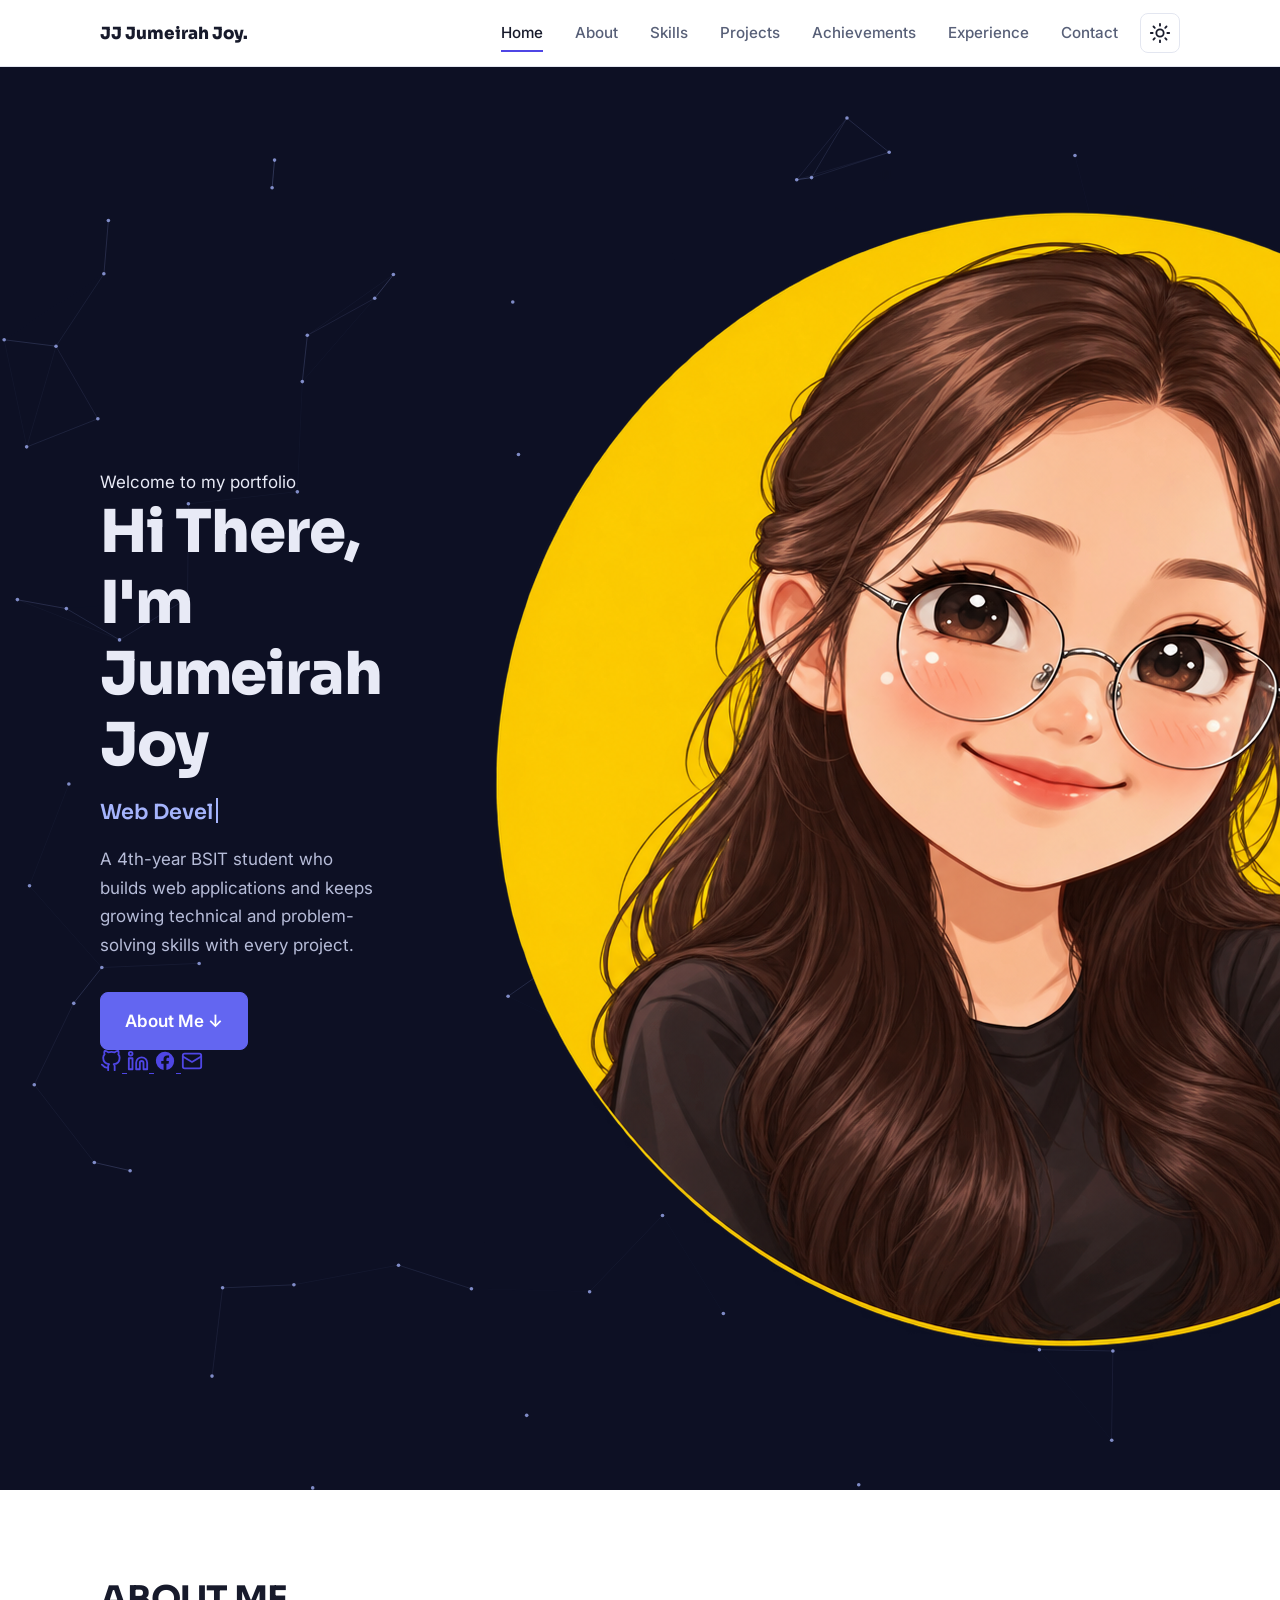
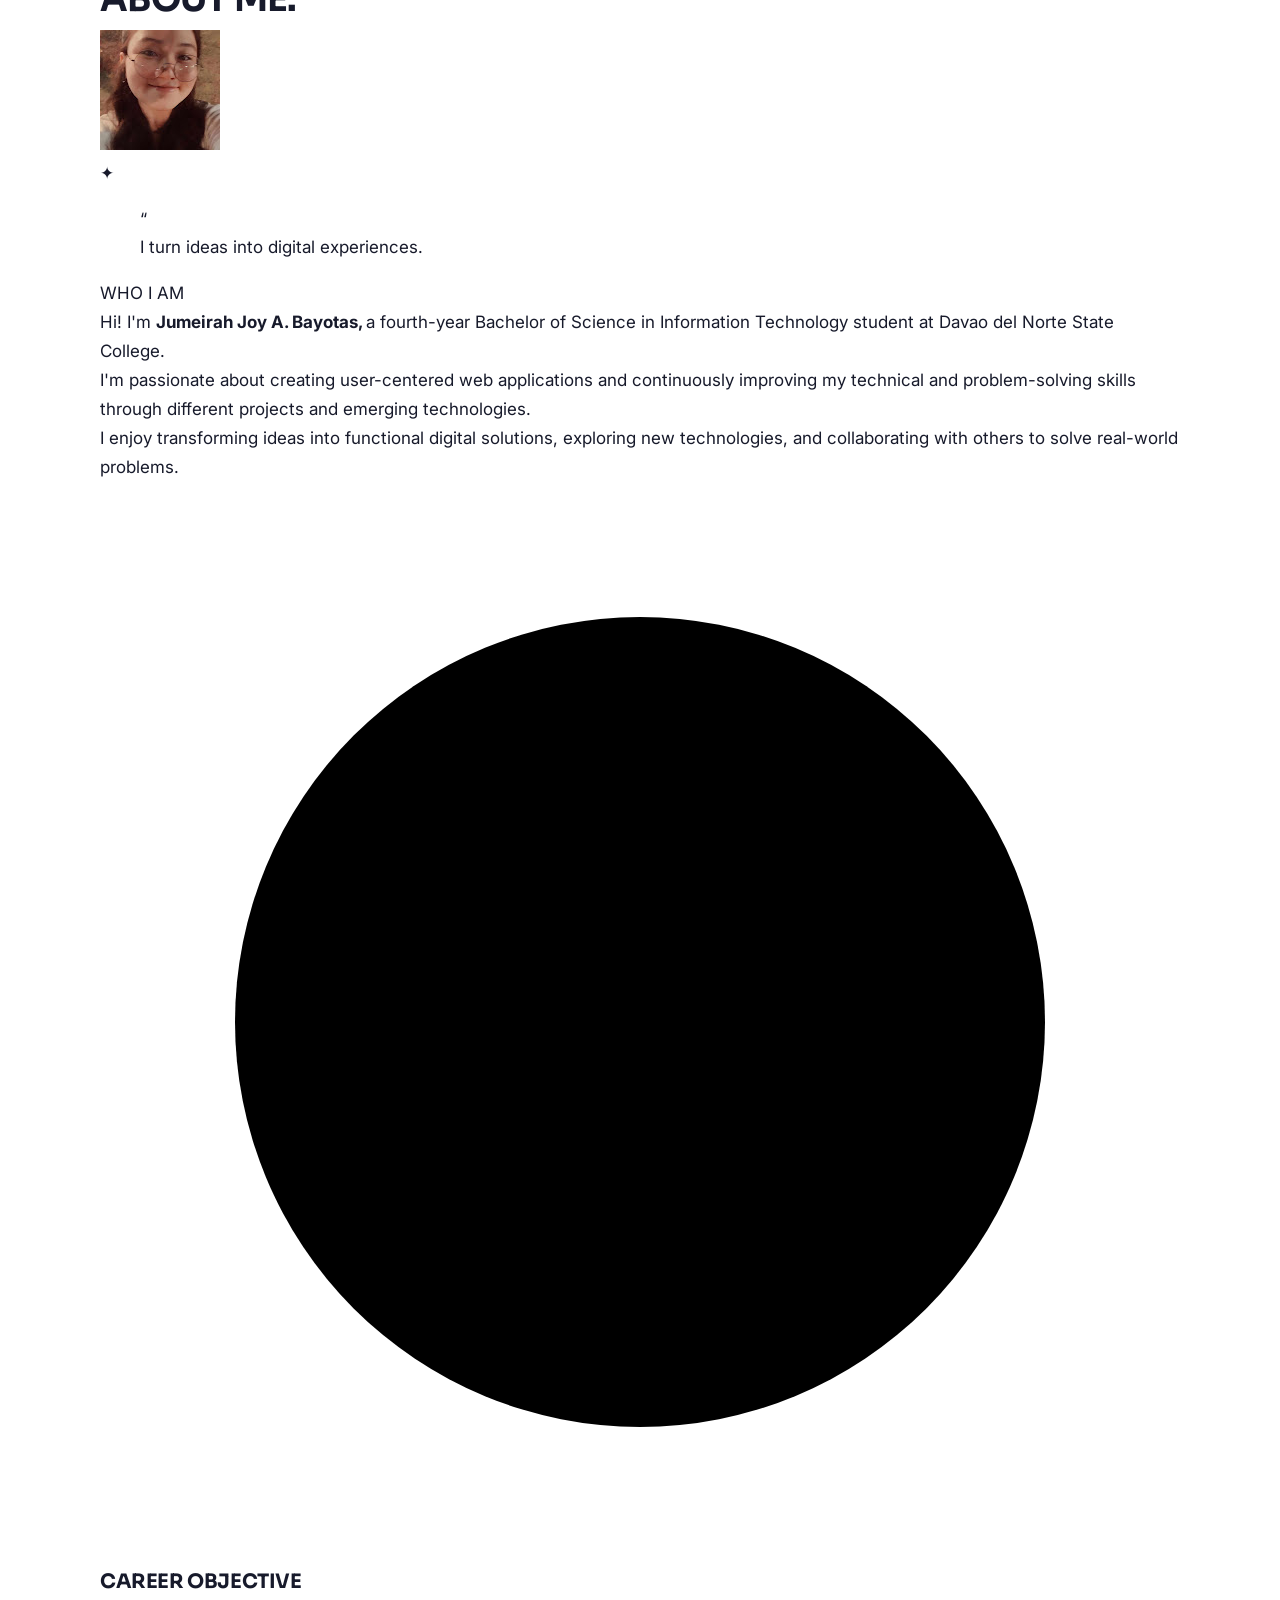
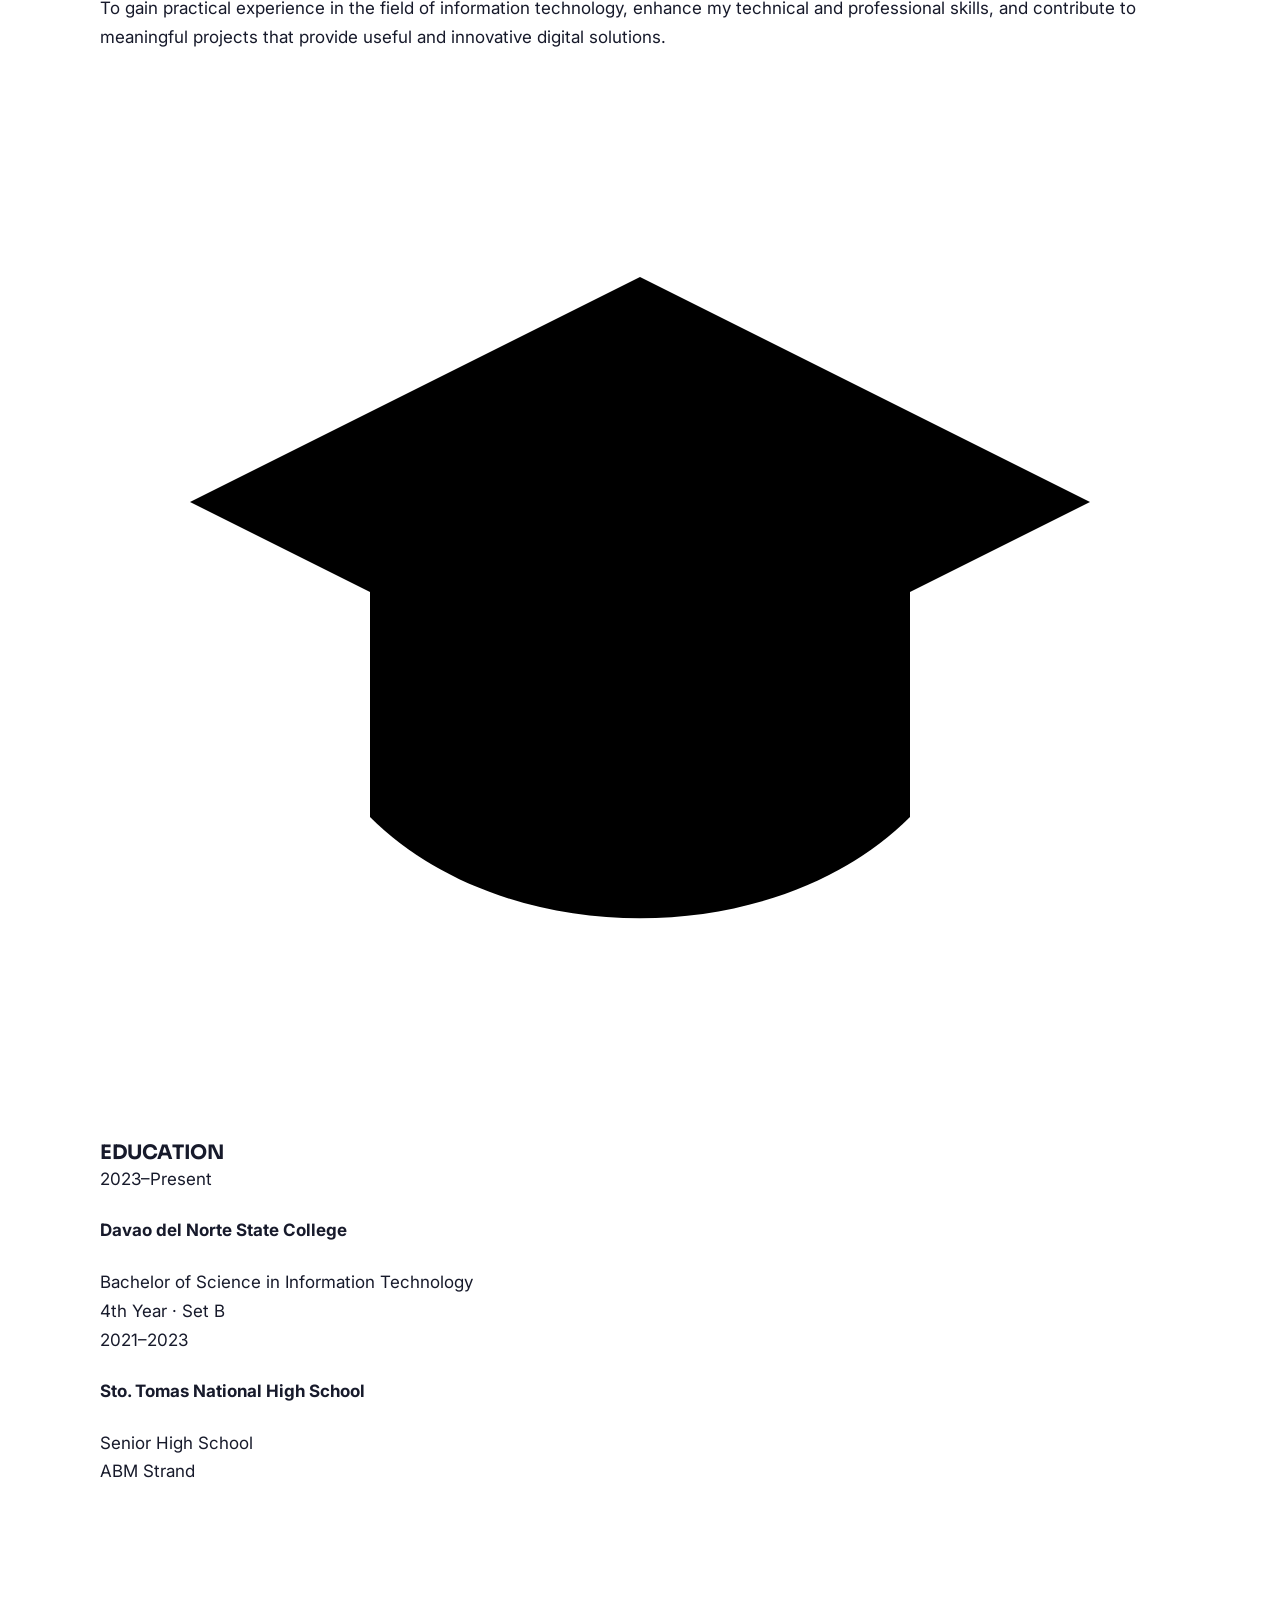
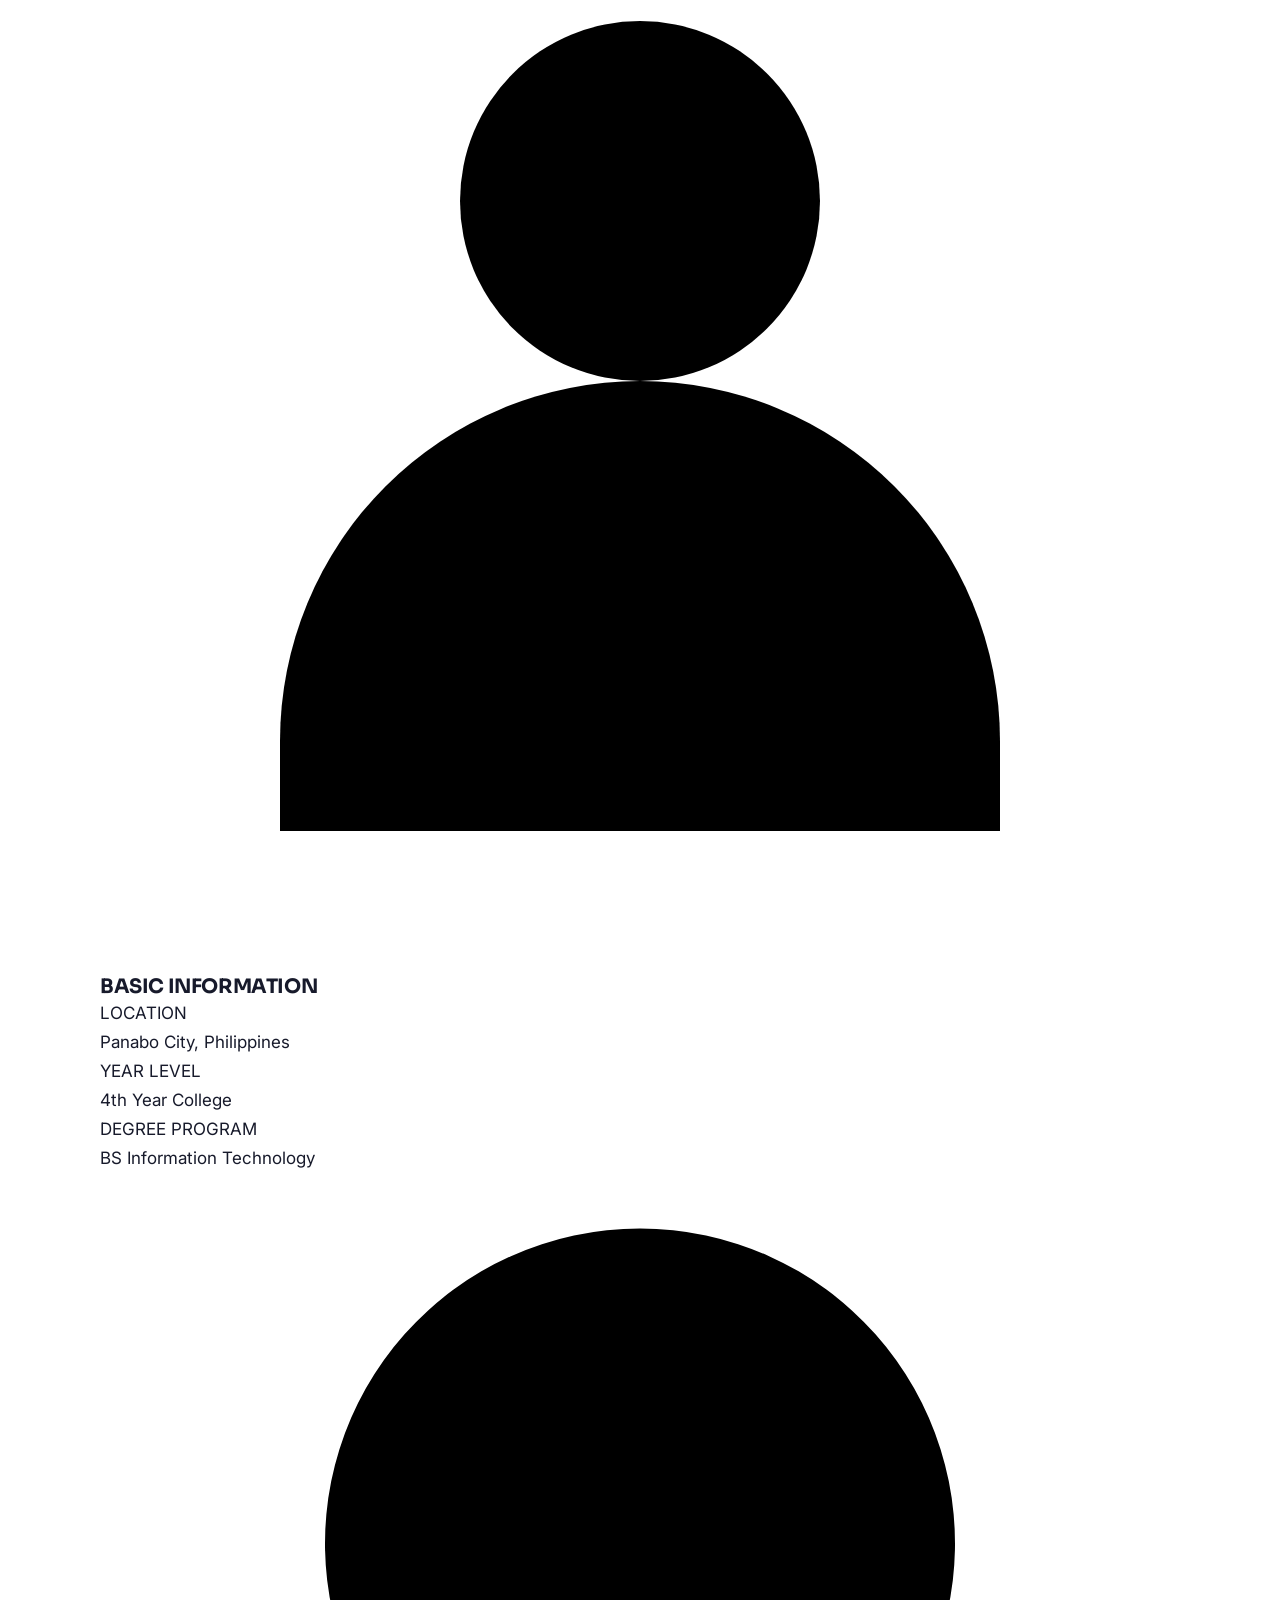
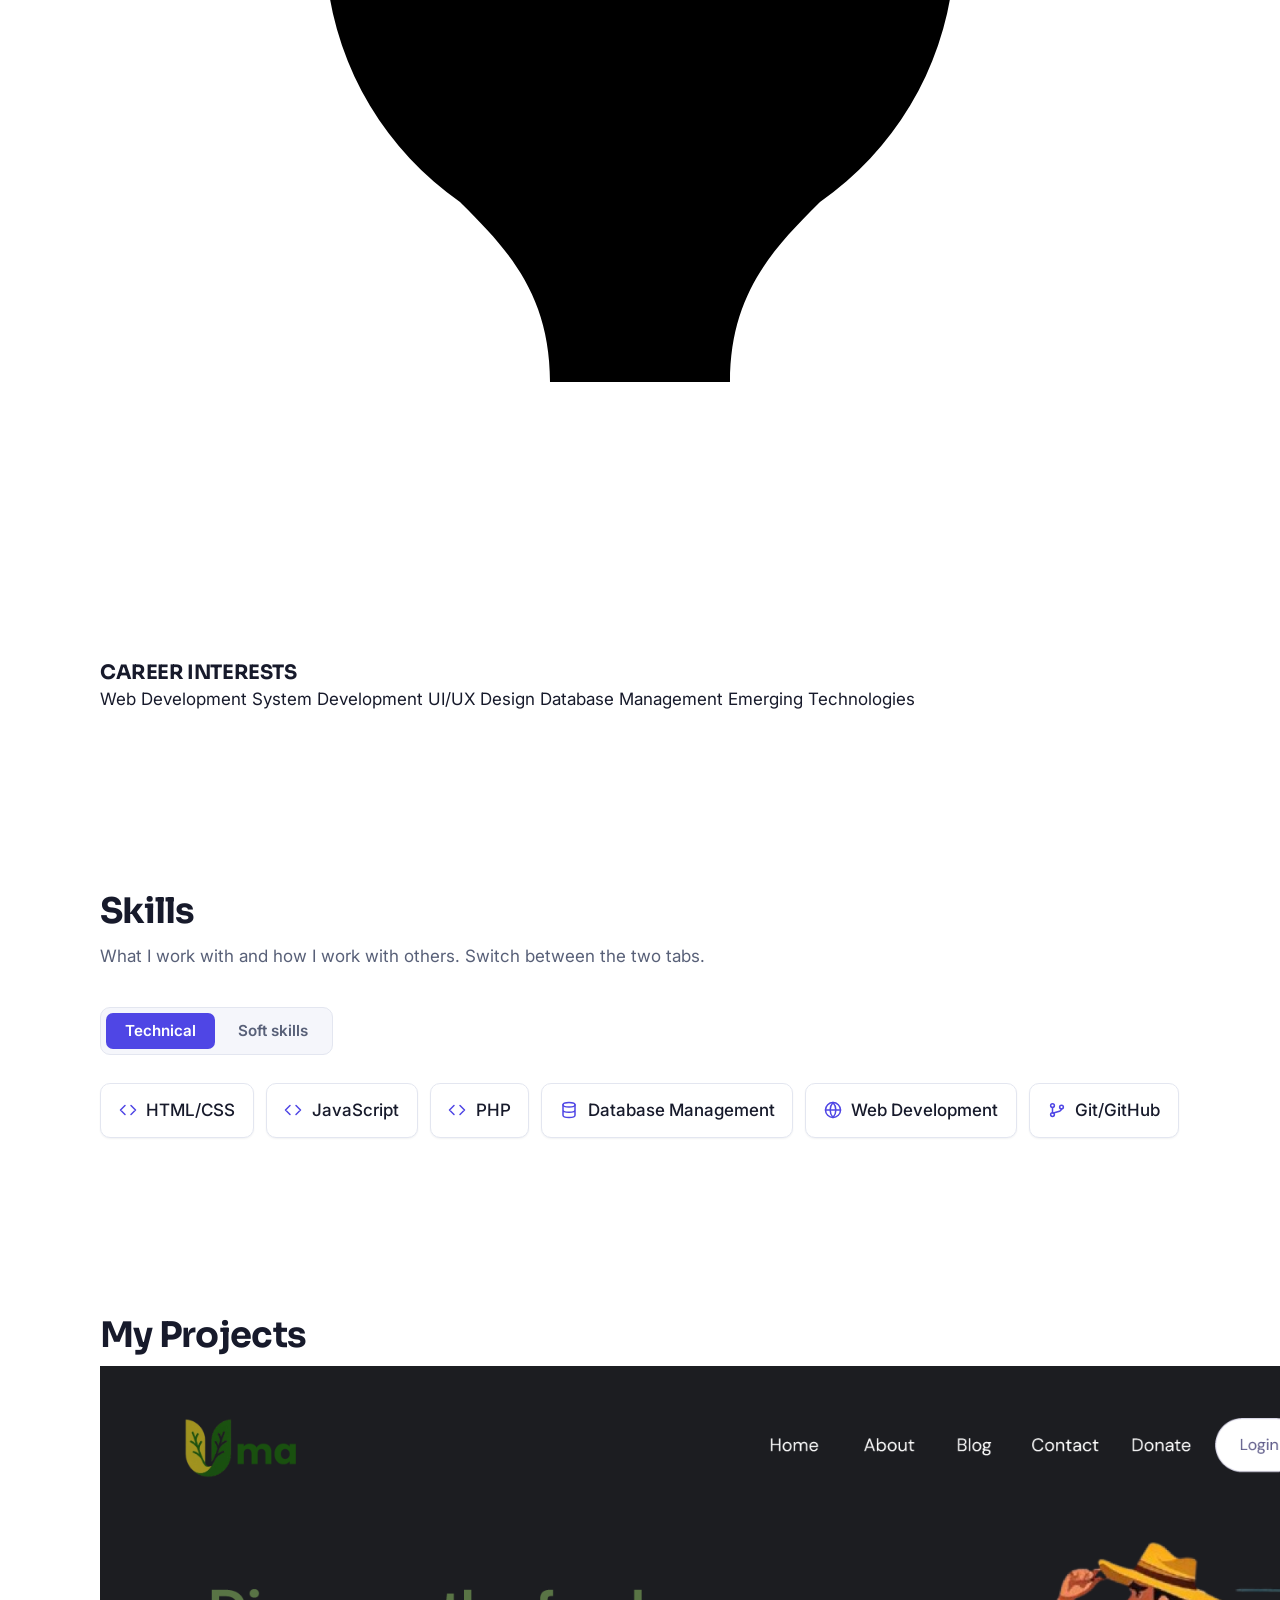
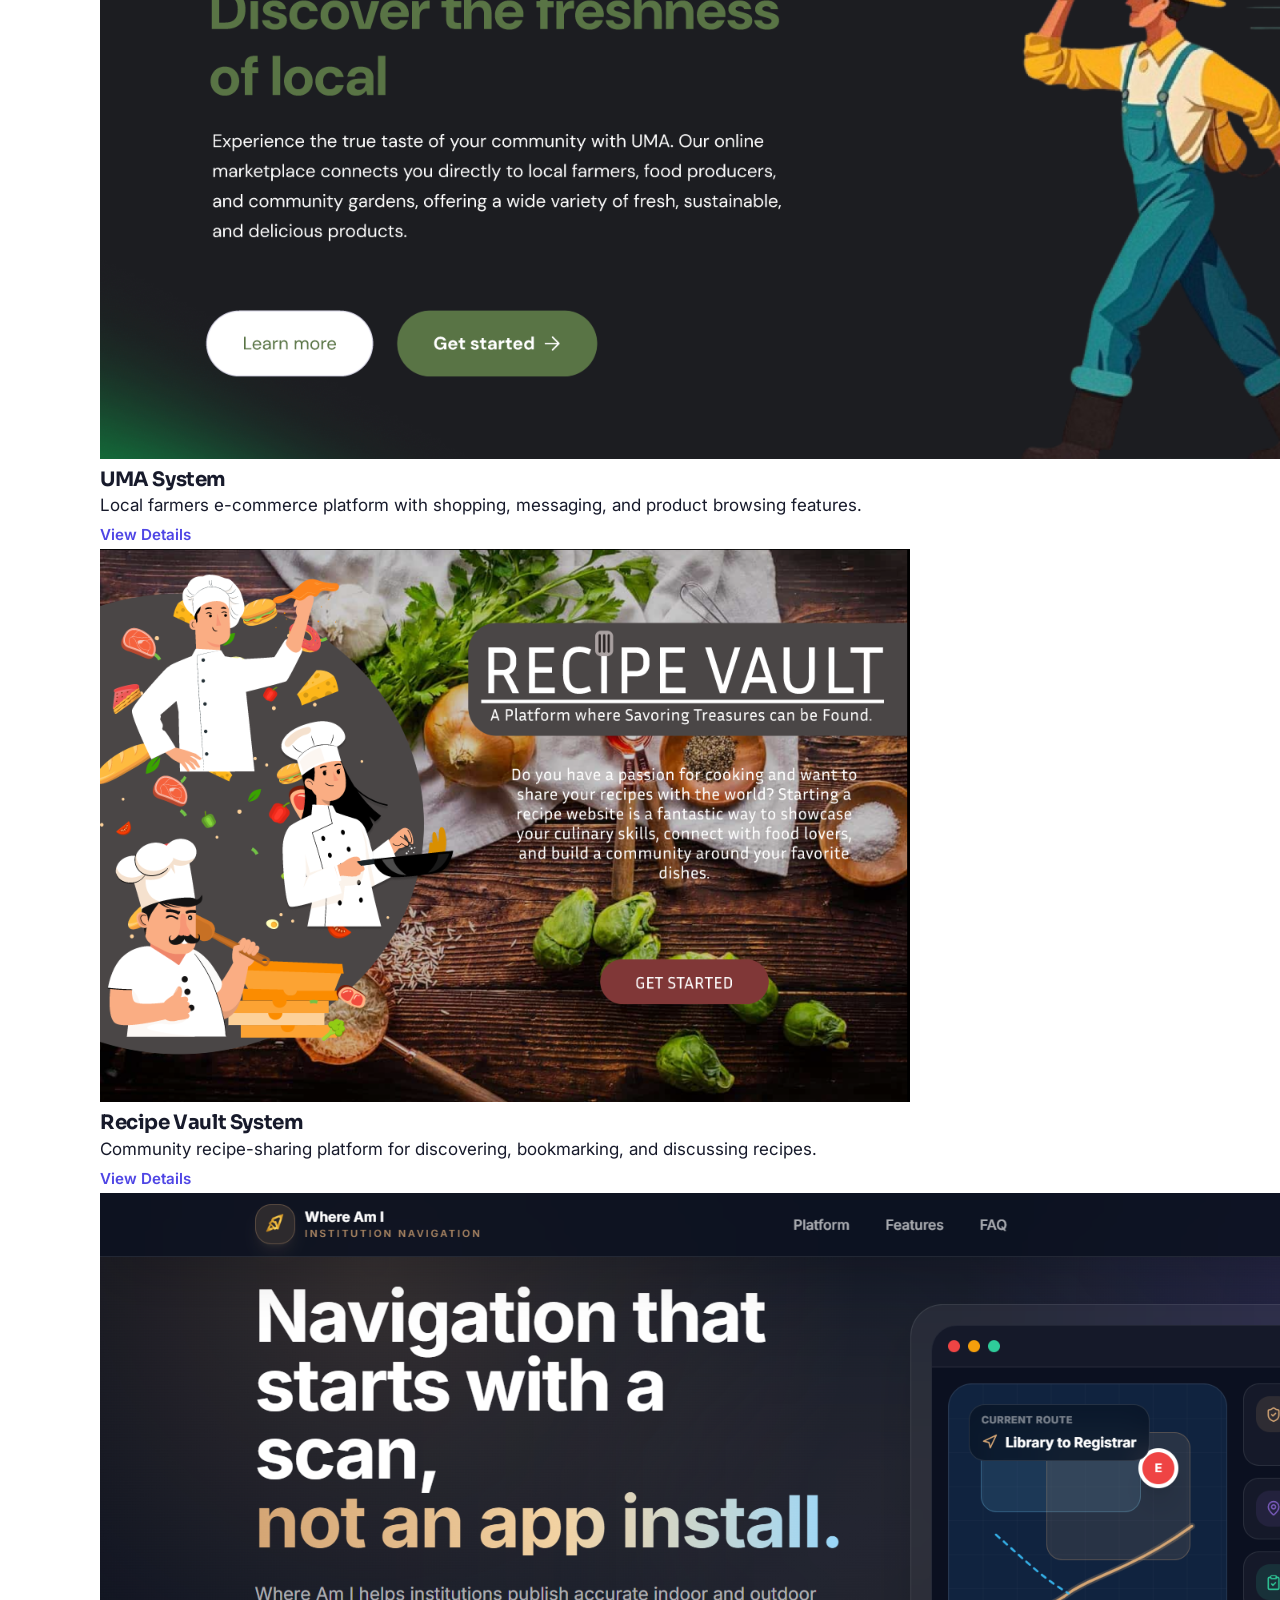
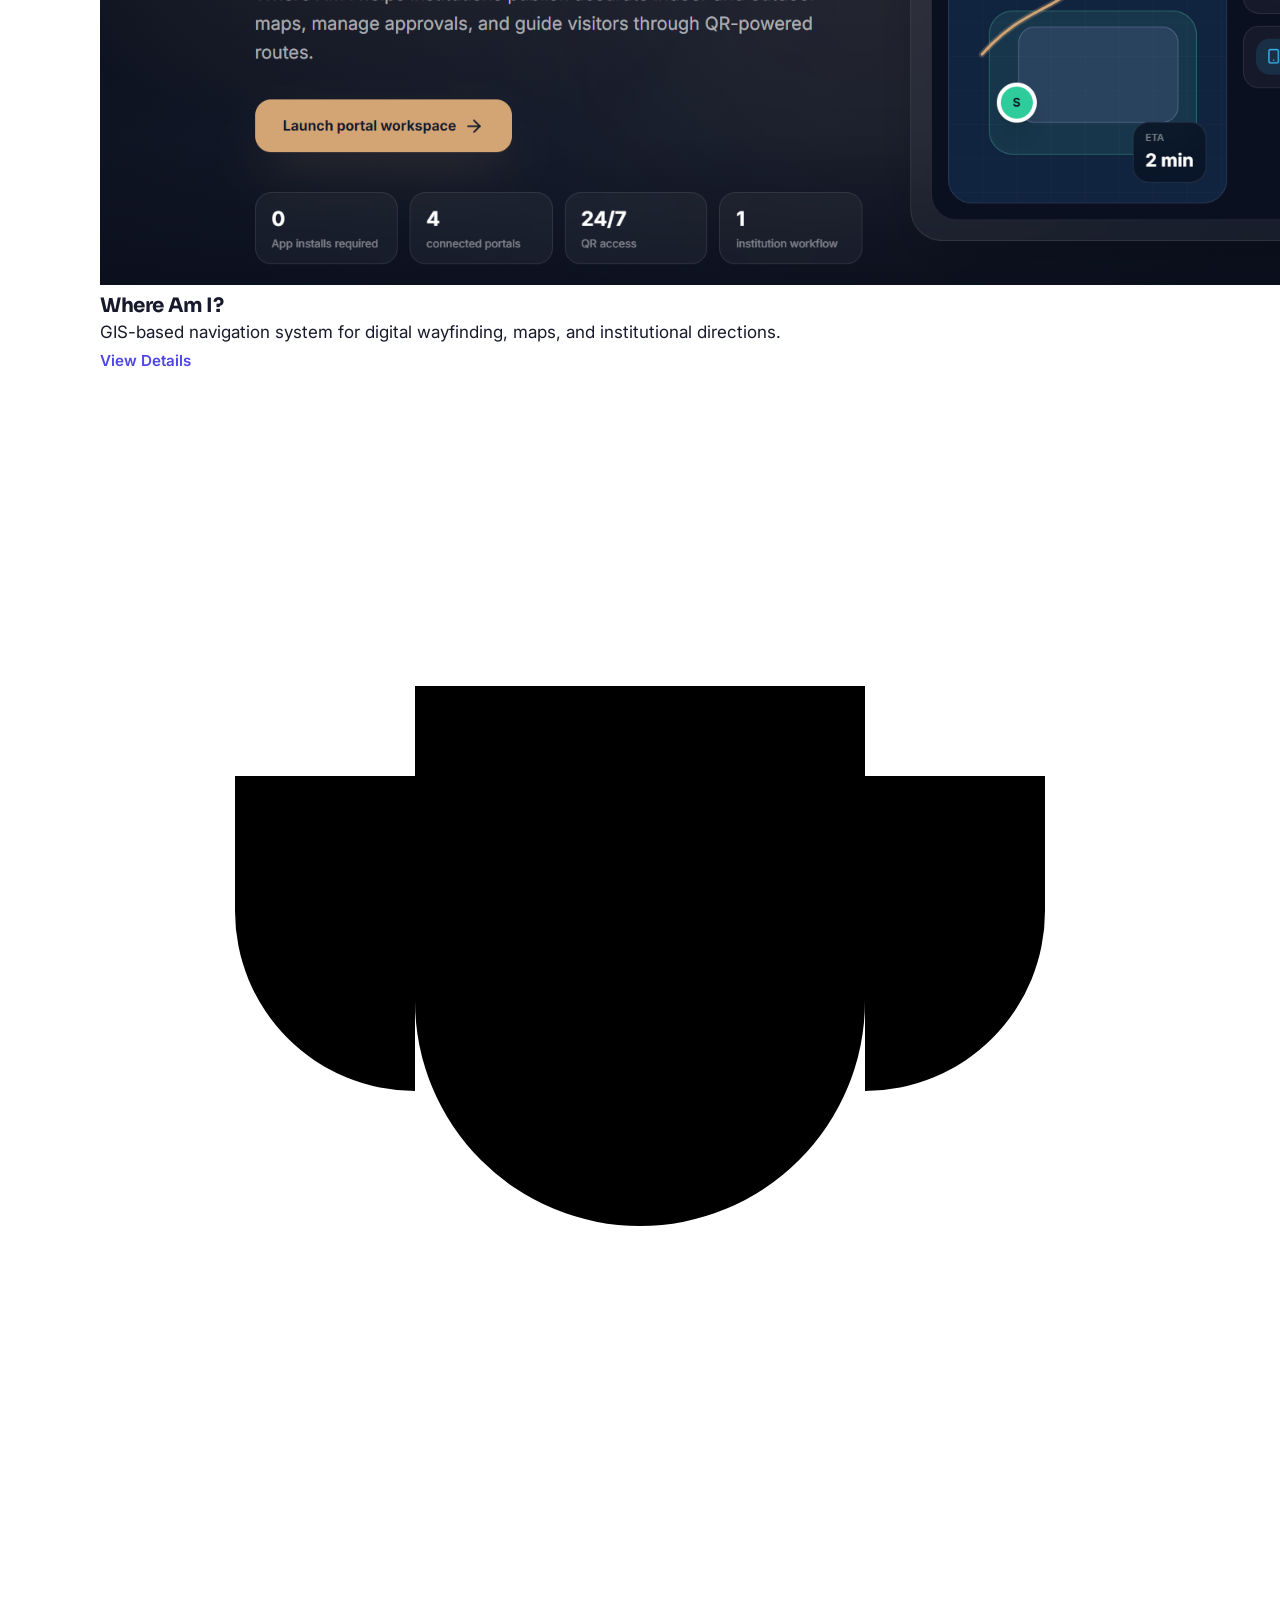
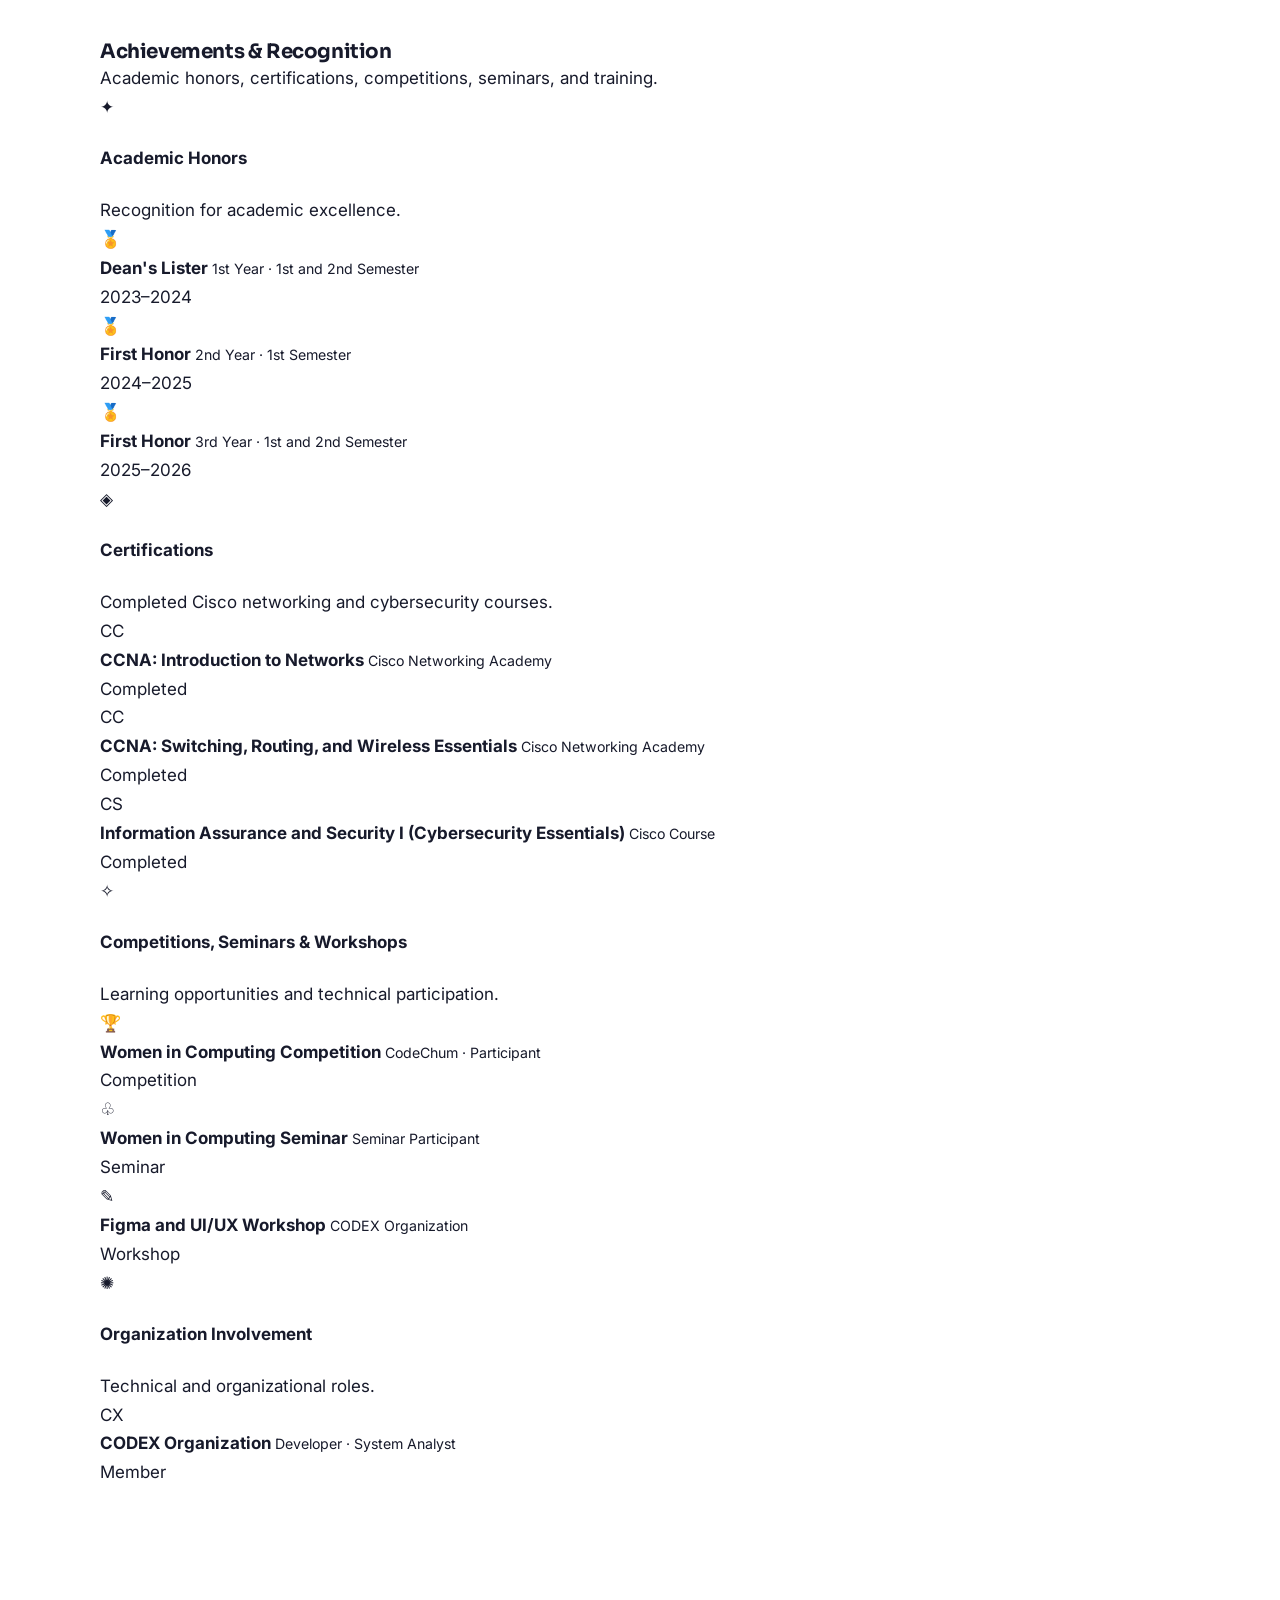
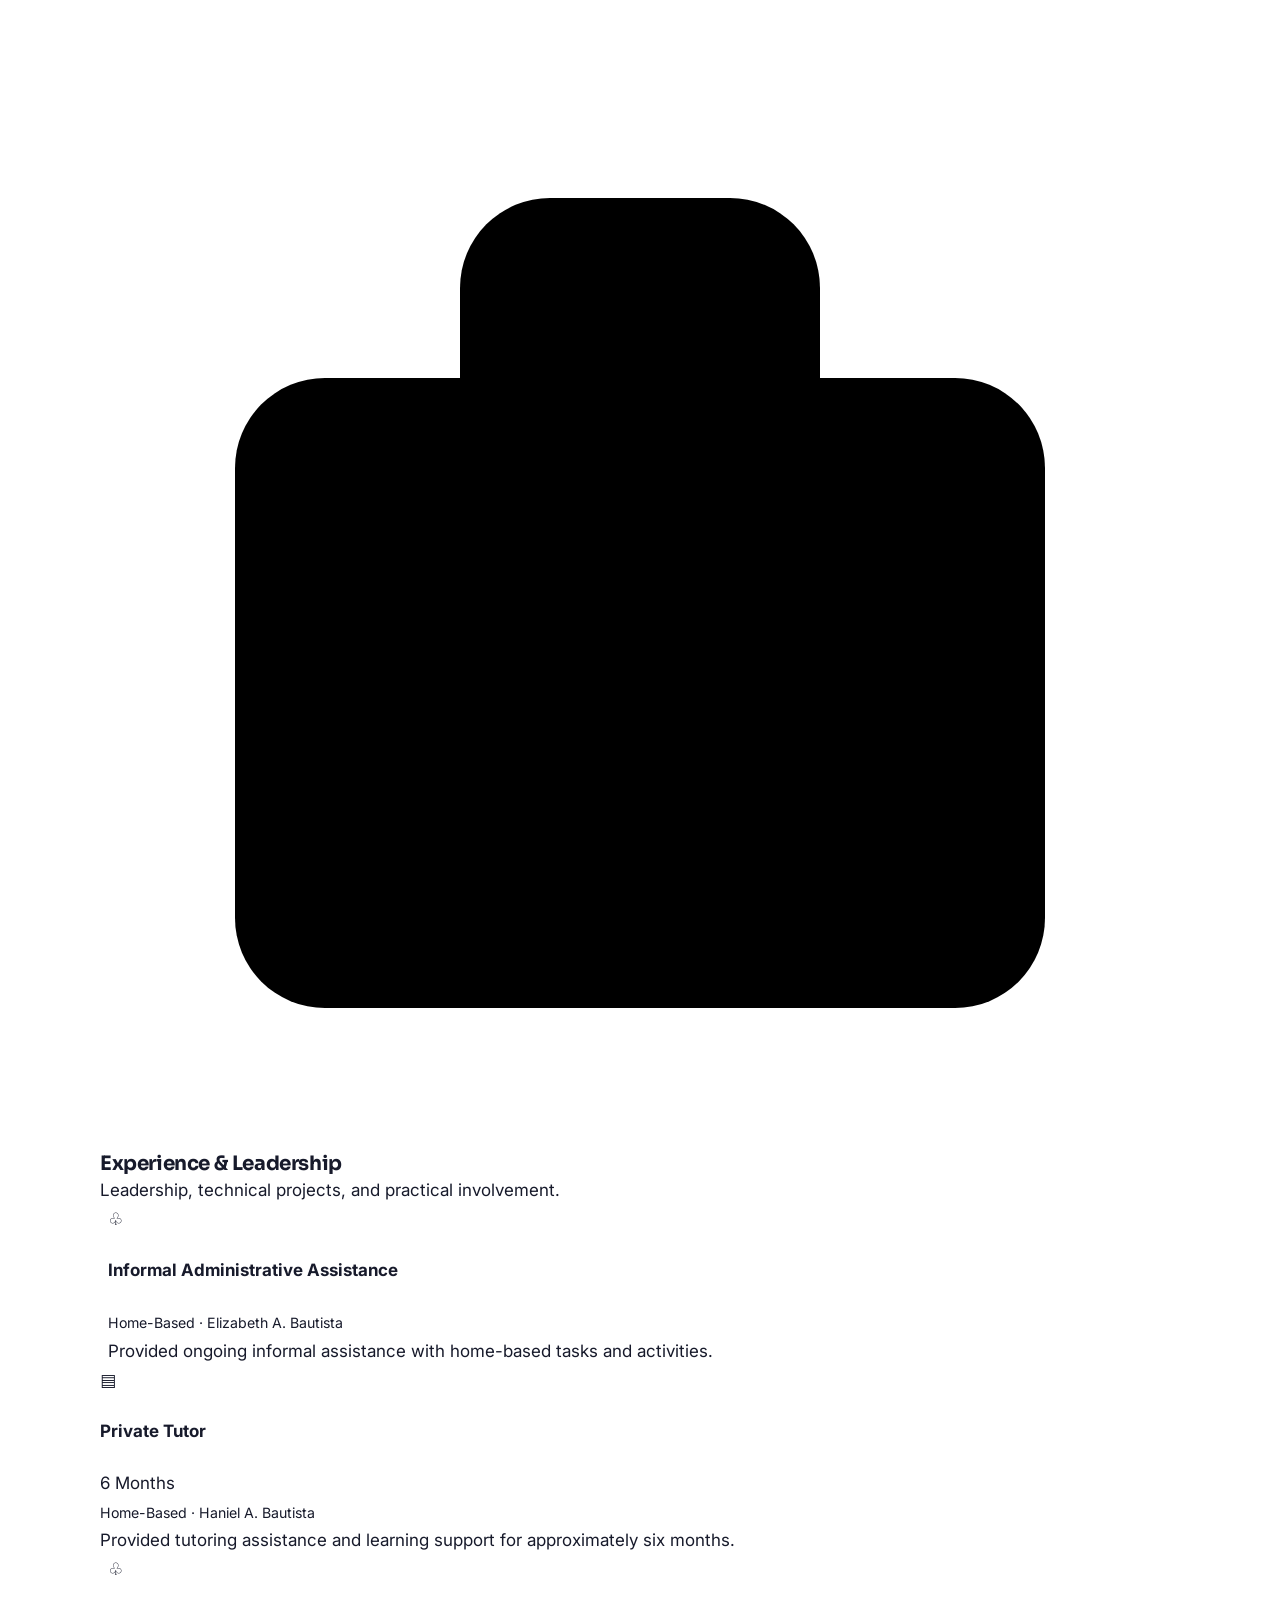
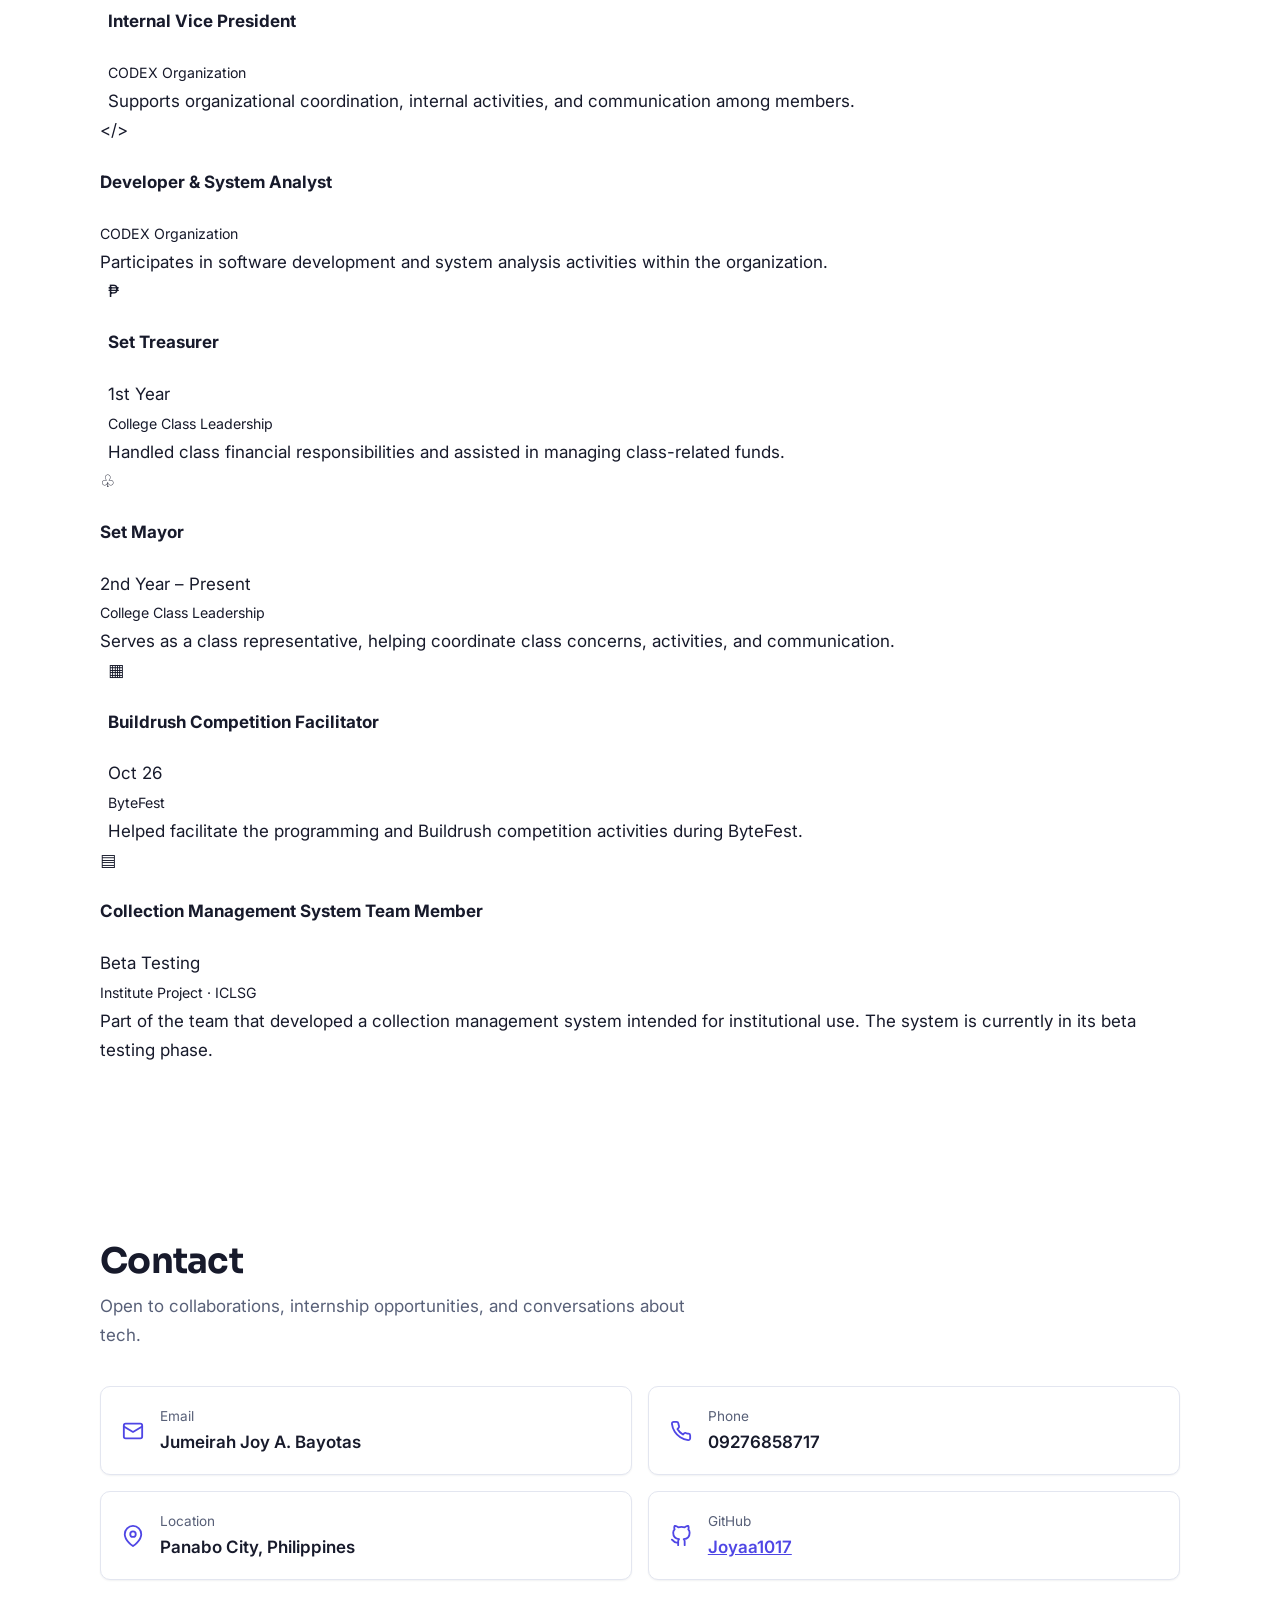
==== commit f5ba1061: "Updated the final html file which is the portfolio" ====
--- a/portfolio.html
+++ b/portfolio.html
@@ -1,189 +1,1060 @@
-<!DOCTYPE html>
+<!doctype html>
 <html lang="en">
-<head>
-<meta charset="UTF-8">
-<meta name="viewport" content="width=device-width, initial-scale=1, viewport-fit=cover">
-<title>Jumeirah Joy A. Bayotas | BSIT Portfolio</title>
-<meta name="description" content="Portfolio of Jumeirah Joy A. Bayotas, a 4th-year BSIT student at Davao del Norte State College.">
-<link rel="preconnect" href="https://fonts.googleapis.com">
-<link rel="preconnect" href="https://fonts.gstatic.com" crossorigin>
-<link href="https://fonts.googleapis.com/css2?family=Sora:wght@400;600;700;800&family=Inter:wght@400;500;600&display=swap" rel="stylesheet">
-<link rel="stylesheet" href="style.css">
-</head>
-<body>
-<svg width="0" height="0" style="position:absolute" aria-hidden="true">
-<symbol id="i-sun" viewBox="0 0 24 24"><circle cx="12" cy="12" r="4"/><path d="M12 2v2M12 20v2M4.9 4.9l1.4 1.4M17.7 17.7l1.4 1.4M2 12h2M20 12h2M4.9 19.1l1.4-1.4M17.7 6.3l1.4-1.4"/></symbol>
-<symbol id="i-moon" viewBox="0 0 24 24"><path d="M21 12.8A9 9 0 1 1 11.2 3a7 7 0 0 0 9.8 9.8z"/></symbol>
-<symbol id="i-menu" viewBox="0 0 24 24"><path d="M4 7h16M4 12h16M4 17h16"/></symbol>
-<symbol id="i-x" viewBox="0 0 24 24"><path d="M18 6 6 18M6 6l12 12"/></symbol>
-<symbol id="i-up" viewBox="0 0 24 24"><path d="m6 15 6-6 6 6"/></symbol>
-<symbol id="i-check" viewBox="0 0 24 24"><path d="m5 12 5 5 9-10"/></symbol>
-<symbol id="i-code" viewBox="0 0 24 24"><path d="m16 18 6-6-6-6M8 6l-6 6 6 6"/></symbol>
-<symbol id="i-db" viewBox="0 0 24 24"><ellipse cx="12" cy="5" rx="8" ry="3"/><path d="M4 5v14c0 1.7 3.6 3 8 3s8-1.3 8-3V5M4 12c0 1.7 3.6 3 8 3s8-1.3 8-3"/></symbol>
-<symbol id="i-globe" viewBox="0 0 24 24"><circle cx="12" cy="12" r="10"/><path d="M2 12h20M12 2a15 15 0 0 1 0 20 15 15 0 0 1 0-20"/></symbol>
-<symbol id="i-git" viewBox="0 0 24 24"><circle cx="6" cy="6" r="2.5"/><circle cx="6" cy="18" r="2.5"/><circle cx="18" cy="8" r="2.5"/><path d="M6 8.5v7M18 10.5c0 4-6 3-11 6"/></symbol>
-<symbol id="i-chat" viewBox="0 0 24 24"><path d="M21 12a8 8 0 0 1-11.6 7.1L3 21l1.9-6A8 8 0 1 1 21 12z"/></symbol>
-<symbol id="i-users" viewBox="0 0 24 24"><path d="M17 21v-2a4 4 0 0 0-4-4H5a4 4 0 0 0-4 4v2"/><circle cx="9" cy="7" r="4"/><path d="M23 21v-2a4 4 0 0 0-3-3.9M16 3.1a4 4 0 0 1 0 7.8"/></symbol>
-<symbol id="i-puzzle" viewBox="0 0 24 24"><path d="M12 3a2 2 0 0 1 2 2v1h4v4h-1a2 2 0 0 0 0 4h1v4h-4v-1a2 2 0 0 0-4 0v1H6v-4h1a2 2 0 0 0 0-4H6V6h4V5a2 2 0 0 1 2-2z"/></symbol>
-<symbol id="i-clock" viewBox="0 0 24 24"><circle cx="12" cy="12" r="10"/><path d="M12 6v6l4 2"/></symbol>
-<symbol id="i-shuffle" viewBox="0 0 24 24"><path d="M16 3h5v5M4 20 21 3M21 16v5h-5M15 15l6 6M4 4l5 5"/></symbol>
-<symbol id="i-cart" viewBox="0 0 24 24"><circle cx="9" cy="21" r="1"/><circle cx="20" cy="21" r="1"/><path d="M1 1h4l2.7 13.4a2 2 0 0 0 2 1.6h9.7a2 2 0 0 0 2-1.6L23 6H6"/></symbol>
-<symbol id="i-book" viewBox="0 0 24 24"><path d="M4 19.5A2.5 2.5 0 0 1 6.5 17H20"/><path d="M6.5 2H20v20H6.5A2.5 2.5 0 0 1 4 19.5v-15A2.5 2.5 0 0 1 6.5 2z"/></symbol>
-<symbol id="i-pin" viewBox="0 0 24 24"><path d="M21 10c0 7-9 13-9 13s-9-6-9-13a9 9 0 0 1 18 0z"/><circle cx="12" cy="10" r="3"/></symbol>
-<symbol id="i-mail" viewBox="0 0 24 24"><rect x="2" y="4" width="20" height="16" rx="2"/><path d="m22 7-10 6L2 7"/></symbol>
-<symbol id="i-phone" viewBox="0 0 24 24"><path d="M22 16.9v3a2 2 0 0 1-2.2 2 19.8 19.8 0 0 1-8.6-3.1 19.5 19.5 0 0 1-6-6A19.8 19.8 0 0 1 2.1 4.2 2 2 0 0 1 4.1 2h3a2 2 0 0 1 2 1.7c.1 1 .4 1.9.7 2.8a2 2 0 0 1-.5 2.1L8.1 9.9a16 16 0 0 0 6 6l1.3-1.3a2 2 0 0 1 2.1-.4c.9.3 1.8.6 2.8.7a2 2 0 0 1 1.7 2z"/></symbol>
-<symbol id="i-gh" viewBox="0 0 24 24"><path d="M9 19c-5 1.5-5-2.5-7-3m14 6v-3.9a3.4 3.4 0 0 0-1-2.6c3.1-.3 6.4-1.5 6.4-7A5.4 5.4 0 0 0 20 4.8 5 5 0 0 0 19.9 1S18.7.7 16 2.5a13.4 13.4 0 0 0-7 0C6.3.7 5.1 1 5.1 1A5 5 0 0 0 5 4.8a5.4 5.4 0 0 0-1.5 3.7c0 5.4 3.3 6.6 6.4 7a3.4 3.4 0 0 0-1 2.6V22"/></symbol>
-<symbol id="i-in" viewBox="0 0 24 24"><path d="M16 8a6 6 0 0 1 6 6v7h-4v-7a2 2 0 0 0-4 0v7h-4v-7a6 6 0 0 1 6-6z"/><rect x="2" y="9" width="4" height="12"/><circle cx="4" cy="4" r="2"/></symbol>
-</svg>
-<a class="skip" href="#main">Skip to content</a>
-<div id="progress"></div>
-
-<header>
-  <nav class="container nav" aria-label="Main navigation">
-    <a class="brand" href="#home">Jumeirah Joy</a>
-    <div class="right">
-      <ul class="links" id="links">
-        <li><a href="#home">Home</a></li><li><a href="#about">About</a></li><li><a href="#skills">Skills</a></li><li><a href="#projects">Projects</a></li><li><a href="#contact">Contact</a></li>
-      </ul>
-      <button class="icon-btn" id="theme" aria-label="Toggle light or dark theme"><svg class="ico sun"><use href="#i-sun"/></svg><svg class="ico moon"><use href="#i-moon"/></svg></button>
-      <button class="icon-btn" id="menuBtn" aria-expanded="false" aria-controls="links" aria-label="Toggle menu"><svg class="ico"><use href="#i-menu"/></svg></button>
-    </div>
-  </nav>
-</header>
-
-<main id="main">
-  <section class="hero" id="home">
-    <canvas id="net" aria-hidden="true"></canvas>
-    <div class="container hero-grid">
-      <div>
-        <h1>Jumeirah Joy A. Bayotas</h1>
-        <p class="typed" id="typed" aria-live="off"></p>
-        <p class="intro">I'm a 4th-year IT student who builds web applications and keeps growing my technical and problem-solving skills with every project.</p>
-        <div class="actions">
-          <a class="btn primary" href="#projects">View My Projects</a>
-          <a class="btn ghost" href="#contact">Get in Touch</a>
+  <head>
+    <meta charset="utf-8" />
+    <meta
+      content="width=device-width, initial-scale=1, viewport-fit=cover"
+      name="viewport"
+    />
+    <title>Jumeirah Joy A. Bayotas | BSIT Portfolio</title>
+    <meta
+      content="Portfolio of Jumeirah Joy A. Bayotas, a 4th-year BSIT student at Davao del Norte State College."
+      name="description"
+    />
+    <link href="https://fonts.googleapis.com" rel="preconnect" />
+    <link crossorigin="" href="https://fonts.gstatic.com" rel="preconnect" />
+    <link
+      href="https://fonts.googleapis.com/css2?family=Sora:wght@400;600;700;800&amp;family=Inter:wght@400;500;600&amp;display=swap"
+      rel="stylesheet"
+    />
+    <link href="style.css" rel="stylesheet" />
+  </head>
+  <body>
+    <svg aria-hidden="true" height="0" style="position: absolute" width="0">
+      <symbol id="i-sun" viewbox="0 0 24 24">
+        <circle cx="12" cy="12" r="4"></circle>
+        <path
+          d="M12 2v2M12 20v2M4.9 4.9l1.4 1.4M17.7 17.7l1.4 1.4M2 12h2M20 12h2M4.9 19.1l1.4-1.4M17.7 6.3l1.4-1.4"
+        ></path>
+      </symbol>
+      <symbol id="i-moon" viewbox="0 0 24 24">
+        <path d="M21 12.8A9 9 0 1 1 11.2 3a7 7 0 0 0 9.8 9.8z"></path>
+      </symbol>
+      <symbol id="i-menu" viewbox="0 0 24 24">
+        <path d="M4 7h16M4 12h16M4 17h16"></path>
+      </symbol>
+      <symbol id="i-x" viewbox="0 0 24 24">
+        <path d="M18 6 6 18M6 6l12 12"></path>
+      </symbol>
+      <symbol id="i-up" viewbox="0 0 24 24">
+        <path d="m6 15 6-6 6 6"></path>
+      </symbol>
+      <symbol id="i-check" viewbox="0 0 24 24">
+        <path d="m5 12 5 5 9-10"></path>
+      </symbol>
+      <symbol id="i-code" viewbox="0 0 24 24">
+        <path d="m16 18 6-6-6-6M8 6l-6 6 6 6"></path>
+      </symbol>
+      <symbol id="i-db" viewbox="0 0 24 24">
+        <ellipse cx="12" cy="5" rx="8" ry="3"></ellipse>
+        <path
+          d="M4 5v14c0 1.7 3.6 3 8 3s8-1.3 8-3V5M4 12c0 1.7 3.6 3 8 3s8-1.3 8-3"
+        ></path>
+      </symbol>
+      <symbol id="i-globe" viewbox="0 0 24 24">
+        <circle cx="12" cy="12" r="10"></circle>
+        <path d="M2 12h20M12 2a15 15 0 0 1 0 20 15 15 0 0 1 0-20"></path>
+      </symbol>
+      <symbol id="i-git" viewbox="0 0 24 24">
+        <circle cx="6" cy="6" r="2.5"></circle>
+        <circle cx="6" cy="18" r="2.5"></circle>
+        <circle cx="18" cy="8" r="2.5"></circle>
+        <path d="M6 8.5v7M18 10.5c0 4-6 3-11 6"></path>
+      </symbol>
+      <symbol id="i-chat" viewbox="0 0 24 24">
+        <path d="M21 12a8 8 0 0 1-11.6 7.1L3 21l1.9-6A8 8 0 1 1 21 12z"></path>
+      </symbol>
+      <symbol id="i-users" viewbox="0 0 24 24">
+        <path d="M17 21v-2a4 4 0 0 0-4-4H5a4 4 0 0 0-4 4v2"></path>
+        <circle cx="9" cy="7" r="4"></circle>
+        <path d="M23 21v-2a4 4 0 0 0-3-3.9M16 3.1a4 4 0 0 1 0 7.8"></path>
+      </symbol>
+      <symbol id="i-puzzle" viewbox="0 0 24 24">
+        <path
+          d="M12 3a2 2 0 0 1 2 2v1h4v4h-1a2 2 0 0 0 0 4h1v4h-4v-1a2 2 0 0 0-4 0v1H6v-4h1a2 2 0 0 0 0-4H6V6h4V5a2 2 0 0 1 2-2z"
+        ></path>
+      </symbol>
+      <symbol id="i-clock" viewbox="0 0 24 24">
+        <circle cx="12" cy="12" r="10"></circle>
+        <path d="M12 6v6l4 2"></path>
+      </symbol>
+      <symbol id="i-shuffle" viewbox="0 0 24 24">
+        <path d="M16 3h5v5M4 20 21 3M21 16v5h-5M15 15l6 6M4 4l5 5"></path>
+      </symbol>
+      <symbol id="i-cart" viewbox="0 0 24 24">
+        <circle cx="9" cy="21" r="1"></circle>
+        <circle cx="20" cy="21" r="1"></circle>
+        <path
+          d="M1 1h4l2.7 13.4a2 2 0 0 0 2 1.6h9.7a2 2 0 0 0 2-1.6L23 6H6"
+        ></path>
+      </symbol>
+      <symbol id="i-book" viewbox="0 0 24 24">
+        <path d="M4 19.5A2.5 2.5 0 0 1 6.5 17H20"></path>
+        <path
+          d="M6.5 2H20v20H6.5A2.5 2.5 0 0 1 4 19.5v-15A2.5 2.5 0 0 1 6.5 2z"
+        ></path>
+      </symbol>
+      <symbol id="i-pin" viewbox="0 0 24 24">
+        <path d="M21 10c0 7-9 13-9 13s-9-6-9-13a9 9 0 0 1 18 0z"></path>
+        <circle cx="12" cy="10" r="3"></circle>
+      </symbol>
+      <symbol id="i-mail" viewbox="0 0 24 24">
+        <rect height="16" rx="2" width="20" x="2" y="4"></rect>
+        <path d="m22 7-10 6L2 7"></path>
+      </symbol>
+      <symbol id="i-phone" viewbox="0 0 24 24">
+        <path
+          d="M22 16.9v3a2 2 0 0 1-2.2 2 19.8 19.8 0 0 1-8.6-3.1 19.5 19.5 0 0 1-6-6A19.8 19.8 0 0 1 2.1 4.2 2 2 0 0 1 4.1 2h3a2 2 0 0 1 2 1.7c.1 1 .4 1.9.7 2.8a2 2 0 0 1-.5 2.1L8.1 9.9a16 16 0 0 0 6 6l1.3-1.3a2 2 0 0 1 2.1-.4c.9.3 1.8.6 2.8.7a2 2 0 0 1 1.7 2z"
+        ></path>
+      </symbol>
+      <symbol id="i-gh" viewbox="0 0 24 24">
+        <path
+          d="M9 19c-5 1.5-5-2.5-7-3m14 6v-3.9a3.4 3.4 0 0 0-1-2.6c3.1-.3 6.4-1.5 6.4-7A5.4 5.4 0 0 0 20 4.8 5 5 0 0 0 19.9 1S18.7.7 16 2.5a13.4 13.4 0 0 0-7 0C6.3.7 5.1 1 5.1 1A5 5 0 0 0 5 4.8a5.4 5.4 0 0 0-1.5 3.7c0 5.4 3.3 6.6 6.4 7a3.4 3.4 0 0 0-1 2.6V22"
+        ></path>
+      </symbol>
+      <symbol id="i-in" viewbox="0 0 24 24">
+        <path
+          d="M16 8a6 6 0 0 1 6 6v7h-4v-7a2 2 0 0 0-4 0v7h-4v-7a6 6 0 0 1 6-6z"
+        ></path>
+        <rect height="12" width="4" x="2" y="9"></rect>
+        <circle cx="4" cy="4" r="2"></circle>
+      </symbol>
+    </svg>
+    <a class="skip" href="#main"> Skip to content </a>
+    <div id="progress"></div>
+    <header>
+      <nav aria-label="Main navigation" class="container nav">
+        <a class="brand" href="#home">
+          <span aria-hidden="true" class="brand-monogram"> JJ </span>
+          <span> Jumeirah Joy. </span>
+        </a>
+        <div class="right">
+          <ul class="links" id="links">
+            <li>
+              <a href="#home"> Home </a>
+            </li>
+            <li>
+              <a href="#about"> About </a>
+            </li>
+            <li>
+              <a href="#skills"> Skills </a>
+            </li>
+            <li>
+              <a href="#projects"> Projects </a>
+            </li>
+            <li>
+              <a href="#achievements"> Achievements </a>
+            </li>
+            <li>
+              <a href="#experience"> Experience </a>
+            </li>
+            <li>
+              <a href="#contact"> Contact </a>
+            </li>
+          </ul>
+          <button
+            aria-label="Toggle light or dark theme"
+            class="icon-btn"
+            id="theme"
+          >
+            <svg class="ico sun">
+              <use href="#i-sun"></use>
+            </svg>
+            <svg class="ico moon">
+              <use href="#i-moon"></use>
+            </svg>
+          </button>
+          <button
+            aria-controls="links"
+            aria-expanded="false"
+            aria-label="Toggle menu"
+            class="icon-btn"
+            id="menuBtn"
+          >
+            <svg class="ico">
+              <use href="#i-menu"></use>
+            </svg>
+          </button>
         </div>
+      </nav>
+    </header>
+    <main id="main">
+      <section class="hero" id="home">
+        <canvas aria-hidden="true" id="net"> </canvas>
+        <div class="container hero-grid">
+          <div class="hero-copy">
+            <p class="eyebrow">Welcome to my portfolio</p>
+            <h1>
+              Hi There,
+              <br />
+              I'm
+              <span> Jumeirah Joy </span>
+            </h1>
+            <p aria-live="off" class="typed" id="typed">
+              Aspiring Web Developer
+            </p>
+            <p class="intro">
+              A 4th-year BSIT student who builds web applications and keeps
+              growing technical and problem-solving skills with every project.
+            </p>
+            <div class="actions">
+              <a class="btn primary" href="#about">
+                About Me
+                <span aria-hidden="true"> ↓ </span>
+              </a>
+            </div>
+            <div aria-label="Social links" class="socials">
+              <!-- GitHub -->
+              <a
+                aria-label="GitHub profile"
+                href="https://github.com/Joyaa1017"
+                rel="noopener noreferrer"
+                target="_blank"
+              >
+                <svg aria-hidden="true" class="ico">
+                  <use href="#i-gh"></use>
+                </svg>
+              </a>
+              <!-- LinkedIn -->
+              <a
+                aria-label="LinkedIn profile"
+                href="https://www.linkedin.com/in/jumeirah-joy-bayotas-a69990369/"
+                rel="noopener noreferrer"
+                target="_blank"
+              >
+                <svg aria-hidden="true" class="ico">
+                  <use href="#i-in"></use>
+                </svg>
+              </a>
+              <!-- Facebook -->
+              <a
+                aria-label="Facebook profile"
+                href="https://www.facebook.com/profile.php?id=61590598911034"
+                rel="noopener noreferrer"
+                target="_blank"
+              >
+                <svg
+                  aria-hidden="true"
+                  class="ico"
+                  viewbox="0 0 24 24"
+                  xmlns="http://www.w3.org/2000/svg"
+                >
+                  <path
+                    d="M22 12a10 10 0 1 0-11.56 9.88v-6.99H7.9V12h2.54V9.8c0-2.5 1.49-3.89 3.77-3.89 1.09 0 2.23.19 2.23.19v2.46h-1.26c-1.24 0-1.63.77-1.63 1.56V12h2.77l-.44 2.89h-2.33v6.99A10 10 0 0 0 22 12Z"
+                    fill="currentColor"
+                    stroke="none"
+                  ></path>
+                </svg>
+              </a>
+              <!-- Gmail -->
+              <a
+                aria-label="Send email"
+                href="mailto:jumeirahjoybayotas@gmail.com"
+              >
+                <svg aria-hidden="true" class="ico">
+                  <use href="#i-mail"></use>
+                </svg>
+              </a>
+            </div>
+          </div>
+          <!-- Replace the placeholder with <img src="your-photo.jpg" alt="Portrait of Jumeirah Joy A. Bayotas"> when ready. -->
+          <div class="portrait-wrap">
+            <img
+              alt="Illustrated portrait of Jumeirah Joy A. Bayotas"
+              class="hero-profile-img"
+              fetchpriority="high"
+              src="img/Me.png"
+            />
+          </div>
+        </div>
+      </section>
+      <section class="section editorial-about" id="about">
+        <div class="container">
+          <!-- SECTION LABEL -->
+          <div class="editorial-eyebrow reveal">
+            <span class="eyebrow-line"> </span>
+          </div>
+          <!-- MAIN EDITORIAL LAYOUT -->
+          <div class="editorial-main">
+            <!-- LEFT COLUMN -->
+            <div class="editorial-left">
+              <!-- OVERSIZED HEADING -->
+              <div class="editorial-title reveal">
+                <h2>
+                  ABOUT
+                  <span> ME. </span>
+                </h2>
+              </div>
+              <!-- PHOTO AND INTRODUCTION -->
+              <div class="editorial-intro-grid">
+                <!-- PROFILE PHOTO PLACEHOLDER -->
+                <div class="editorial-photo-area reveal">
+                  <div class="editorial-photo-ring">
+                    <div class="editorial-photo">
+                      <img
+                        alt="Photograph of Jumeirah Joy A. Bayotas"
+                        class="about-profile-img"
+                        decoding="async"
+                        loading="lazy"
+                        src="img/Me.jpg"
+                      />
+                    </div>
+                    <span aria-hidden="true" class="photo-star"> ✦ </span>
+                  </div>
+                  <!-- PERSONAL QUOTE -->
+                  <blockquote class="editorial-quote">
+                    <span aria-hidden="true"> “ </span>
+                    <p>I turn ideas into digital experiences.</p>
+                  </blockquote>
+                </div>
+                <!-- WHO I AM -->
+                <div class="editorial-introduction reveal">
+                  <div class="editorial-mini-heading">
+                    <span class="mini-line"> </span>
+                    <span> WHO I AM </span>
+                  </div>
+                  <p class="editorial-lead">
+                    Hi! I'm
+                    <strong> Jumeirah Joy A. Bayotas, </strong>
+                    a fourth-year Bachelor of Science in Information Technology
+                    student at Davao del Norte State College.
+                  </p>
+                  <p>
+                    I'm passionate about creating user-centered web applications
+                    and continuously improving my technical and problem-solving
+                    skills through different projects and emerging technologies.
+                  </p>
+                  <p>
+                    I enjoy transforming ideas into functional digital
+                    solutions, exploring new technologies, and collaborating
+                    with others to solve real-world problems.
+                  </p>
+                </div>
+              </div>
+            </div>
+            <!-- RIGHT COLUMN -->
+            <div class="editorial-right">
+              <!-- CAREER OBJECTIVE -->
+              <div class="editorial-block reveal">
+                <div class="editorial-block-heading">
+                  <span class="editorial-icon">
+                    <svg viewbox="0 0 24 24">
+                      <circle cx="12" cy="12" r="9"></circle>
+                      <circle cx="12" cy="12" r="5"></circle>
+                      <circle cx="12" cy="12" r="1"></circle>
+                    </svg>
+                  </span>
+                  <h3>CAREER OBJECTIVE</h3>
+                  <span class="heading-line"> </span>
+                </div>
+                <p class="objective-text">
+                  To gain practical experience in the field of information
+                  technology, enhance my technical and professional skills, and
+                  contribute to meaningful projects that provide useful and
+                  innovative digital solutions.
+                </p>
+              </div>
+              <!-- EDUCATION -->
+              <div class="editorial-block reveal">
+                <div class="editorial-block-heading">
+                  <span class="editorial-icon">
+                    <svg viewbox="0 0 24 24">
+                      <path d="m2 10 10-5 10 5-10 5-10-5z"></path>
+                      <path d="M6 12v5c3 3 9 3 12 0v-5"></path>
+                      <path d="M22 10v7"></path>
+                    </svg>
+                  </span>
+                  <h3>EDUCATION</h3>
+                  <span class="heading-line"> </span>
+                </div>
+                <div class="education-timeline">
+                  <!-- COLLEGE -->
+                  <div class="education-entry">
+                    <span class="timeline-dot"> </span>
+                    <div class="education-year">2023–Present</div>
+                    <div class="education-content">
+                      <h4>Davao del Norte State College</h4>
+                      <p>Bachelor of Science in Information Technology</p>
+                      <span class="education-pill"> 4th Year · Set B </span>
+                    </div>
+                  </div>
+                  <!-- SENIOR HIGH SCHOOL -->
+                  <div class="education-entry">
+                    <span class="timeline-dot"> </span>
+                    <div class="education-year">2021–2023</div>
+                    <div class="education-content">
+                      <h4>Sto. Tomas National High School</h4>
+                      <p>Senior High School</p>
+                      <span class="education-pill"> ABM Strand </span>
+                    </div>
+                  </div>
+                </div>
+              </div>
+            </div>
+          </div>
+          <!-- BOTTOM INFORMATION AREA -->
+          <div class="editorial-bottom">
+            <!-- BASIC INFORMATION -->
+            <div class="editorial-bottom-block reveal">
+              <div class="editorial-block-heading">
+                <span class="editorial-icon small">
+                  <svg viewbox="0 0 24 24">
+                    <circle cx="12" cy="7" r="4"></circle>
+                    <path d="M4 21v-2a8 8 0 0 1 16 0v2"></path>
+                  </svg>
+                </span>
+                <h3>BASIC INFORMATION</h3>
+              </div>
+              <div class="basic-info-grid">
+                <div class="basic-info-item">
+                  <span class="info-label"> LOCATION </span>
+                  <p>Panabo City, Philippines</p>
+                </div>
+                <div class="basic-info-item">
+                  <span class="info-label"> YEAR LEVEL </span>
+                  <p>4th Year College</p>
+                </div>
+                <div class="basic-info-item">
+                  <span class="info-label"> DEGREE PROGRAM </span>
+                  <p>BS Information Technology</p>
+                </div>
+              </div>
+            </div>
+            <!-- CAREER INTERESTS -->
+            <div class="editorial-bottom-block reveal">
+              <div class="editorial-block-heading">
+                <span class="editorial-icon small">
+                  <svg viewbox="0 0 24 24">
+                    <path
+                      d="M9 18h6M10 22h4M8 14
+                   a7 7 0 1 1 8 0
+                   c-1 1-2 2-2 4h-4
+                   c0-2-1-3-2-4z"
+                    ></path>
+                  </svg>
+                </span>
+                <h3>CAREER INTERESTS</h3>
+              </div>
+              <div class="career-tags">
+                <span> Web Development </span>
+                <span> System Development </span>
+                <span> UI/UX Design </span>
+                <span> Database Management </span>
+                <span> Emerging Technologies </span>
+              </div>
+            </div>
+          </div>
+        </div>
+      </section>
+      <section class="section" id="skills">
+        <div class="container reveal">
+          <h2>Skills</h2>
+          <p class="lead">
+            What I work with and how I work with others. Switch between the two
+            tabs.
+          </p>
+          <div aria-label="Skill categories" class="tabs" role="tablist">
+            <button
+              aria-controls="p1"
+              aria-selected="true"
+              class="tab"
+              id="t1"
+              role="tab"
+            >
+              Technical
+            </button>
+            <button
+              aria-controls="p2"
+              aria-selected="false"
+              class="tab"
+              id="t2"
+              role="tab"
+              tabindex="-1"
+            >
+              Soft skills
+            </button>
+          </div>
+          <ul
+            aria-labelledby="t1"
+            class="skill-panel show"
+            id="p1"
+            role="tabpanel"
+          >
+            <li class="skill">
+              <svg class="ico">
+                <use href="#i-code"></use>
+              </svg>
+              HTML/CSS
+            </li>
+            <li class="skill">
+              <svg class="ico">
+                <use href="#i-code"></use>
+              </svg>
+              JavaScript
+            </li>
+            <li class="skill">
+              <svg class="ico">
+                <use href="#i-code"></use>
+              </svg>
+              PHP
+            </li>
+            <li class="skill">
+              <svg class="ico">
+                <use href="#i-db"></use>
+              </svg>
+              Database Management
+            </li>
+            <li class="skill">
+              <svg class="ico">
+                <use href="#i-globe"></use>
+              </svg>
+              Web Development
+            </li>
+            <li class="skill">
+              <svg class="ico">
+                <use href="#i-git"></use>
+              </svg>
+              Git/GitHub
+            </li>
+          </ul>
+          <ul aria-labelledby="t2" class="skill-panel" id="p2" role="tabpanel">
+            <li class="skill">
+              <svg class="ico">
+                <use href="#i-chat"></use>
+              </svg>
+              Communication
+            </li>
+            <li class="skill">
+              <svg class="ico">
+                <use href="#i-users"></use>
+              </svg>
+              Teamwork
+            </li>
+            <li class="skill">
+              <svg class="ico">
+                <use href="#i-puzzle"></use>
+              </svg>
+              Problem-Solving
+            </li>
+            <li class="skill">
+              <svg class="ico">
+                <use href="#i-clock"></use>
+              </svg>
+              Time Management
+            </li>
+            <li class="skill">
+              <svg class="ico">
+                <use href="#i-shuffle"></use>
+              </svg>
+              Adaptability
+            </li>
+          </ul>
+        </div>
+      </section>
+      <section class="section projects-showcase" id="projects">
+        <div class="container reveal">
+          <div class="projects-header">
+            <h2>My Projects</h2>
+            <div aria-hidden="true" class="projects-ring">
+              <span> </span>
+              <span> </span>
+            </div>
+          </div>
+          <div class="projects-grid">
+            <article class="showcase-card featured">
+              <div class="project-frame">
+                <img alt="UMA System preview" src="img/UMA.png" />
+              </div>
+              <h3>UMA System</h3>
+              <p>
+                Local farmers e-commerce platform with shopping, messaging, and
+                product browsing features.
+              </p>
+              <button class="more showcase-btn" data-project="uma">
+                View Details
+              </button>
+            </article>
+            <article class="showcase-card">
+              <div class="project-frame">
+                <img
+                  alt="Recipe Vault System preview"
+                  src="img/recipe_vault.png"
+                />
+              </div>
+              <h3>Recipe Vault System</h3>
+              <p>
+                Community recipe-sharing platform for discovering, bookmarking,
+                and discussing recipes.
+              </p>
+              <button class="more showcase-btn" data-project="vault">
+                View Details
+              </button>
+            </article>
+            <article class="showcase-card">
+              <div class="project-frame">
+                <img alt="Where Am I system preview" src="img/Where_Am_I.png" />
+              </div>
+              <h3>Where Am I?</h3>
+              <p>
+                GIS-based navigation system for digital wayfinding, maps, and
+                institutional directions.
+              </p>
+              <button class="more showcase-btn" data-project="gis">
+                View Details
+              </button>
+            </article>
+          </div>
+          <div class="projects-footer-decor">
+            <div aria-hidden="true" class="zigzag">
+              <span> </span>
+              <span> </span>
+              <span> </span>
+              <span> </span>
+            </div>
+            <div aria-hidden="true" class="project-dots">
+              <span class="active"> </span>
+              <span> </span>
+              <span> </span>
+            </div>
+          </div>
+        </div>
+      </section>
+      <!-- ==========================================
+     ACHIEVEMENTS SECTION
+========================================== -->
+      <section
+        class="section journey-section achievements-section"
+        id="achievements"
+      >
+        <div class="container">
+          <!-- TWO-COLUMN ACHIEVEMENTS GRID -->
+          <div class="achievement-column">
+            <div class="journey-column-heading reveal">
+              <div class="journey-heading-icon">
+                <svg viewbox="0 0 24 24">
+                  <path d="M8 21h8M12 17v4M7 3h10v7a5 5 0 0 1-10 0V3z"></path>
+                  <path
+                    d="M7 5H3v3a4 4 0 0 0 4 4M17 5h4v3a4 4 0 0 1-4 4"
+                  ></path>
+                </svg>
+              </div>
+              <div>
+                <h3>Achievements &amp; Recognition</h3>
+                <p>
+                  Academic honors, certifications, competitions, seminars, and
+                  training.
+                </p>
+              </div>
+            </div>
+            <!-- ACADEMIC HONORS -->
+            <div class="achievement-group reveal">
+              <div class="achievement-group-title">
+                <span class="achievement-group-icon"> ✦ </span>
+                <div>
+                  <h4>Academic Honors</h4>
+                  <p>Recognition for academic excellence.</p>
+                </div>
+              </div>
+              <div class="achievement-list">
+                <div class="achievement-item">
+                  <span class="achievement-symbol"> 🏅 </span>
+                  <div class="achievement-copy">
+                    <strong> Dean's Lister </strong>
+                    <small> 1st Year · 1st and 2nd Semester </small>
+                  </div>
+                  <span class="achievement-tag"> 2023–2024 </span>
+                </div>
+                <div class="achievement-item">
+                  <span class="achievement-symbol"> 🏅 </span>
+                  <div class="achievement-copy">
+                    <strong> First Honor </strong>
+                    <small> 2nd Year · 1st Semester </small>
+                  </div>
+                  <span class="achievement-tag"> 2024–2025 </span>
+                </div>
+                <div class="achievement-item">
+                  <span class="achievement-symbol"> 🏅 </span>
+                  <div class="achievement-copy">
+                    <strong> First Honor </strong>
+                    <small> 3rd Year · 1st and 2nd Semester </small>
+                  </div>
+                  <span class="achievement-tag"> 2025–2026 </span>
+                </div>
+              </div>
+            </div>
+            <!-- CISCO CERTIFICATIONS -->
+            <div class="achievement-group reveal">
+              <div class="achievement-group-title">
+                <span class="achievement-group-icon"> ◈ </span>
+                <div>
+                  <h4>Certifications</h4>
+                  <p>Completed Cisco networking and cybersecurity courses.</p>
+                </div>
+              </div>
+              <div class="achievement-list">
+                <div class="achievement-item">
+                  <span class="achievement-symbol cert-symbol"> CC </span>
+                  <div class="achievement-copy">
+                    <strong> CCNA: Introduction to Networks </strong>
+                    <small> Cisco Networking Academy </small>
+                  </div>
+                  <span class="achievement-tag"> Completed </span>
+                </div>
+                <div class="achievement-item">
+                  <span class="achievement-symbol cert-symbol"> CC </span>
+                  <div class="achievement-copy">
+                    <strong>
+                      CCNA: Switching, Routing, and Wireless Essentials
+                    </strong>
+                    <small> Cisco Networking Academy </small>
+                  </div>
+                  <span class="achievement-tag"> Completed </span>
+                </div>
+                <div class="achievement-item">
+                  <span class="achievement-symbol cert-symbol"> CS </span>
+                  <div class="achievement-copy">
+                    <strong>
+                      Information Assurance and Security I (Cybersecurity
+                      Essentials)
+                    </strong>
+                    <small> Cisco Course </small>
+                  </div>
+                  <span class="achievement-tag"> Completed </span>
+                </div>
+              </div>
+            </div>
+            <!-- COMPETITIONS & WORKSHOPS -->
+            <div class="achievement-group reveal">
+              <div class="achievement-group-title">
+                <span class="achievement-group-icon"> ✧ </span>
+                <div>
+                  <h4>Competitions, Seminars &amp; Workshops</h4>
+                  <p>Learning opportunities and technical participation.</p>
+                </div>
+              </div>
+              <div class="achievement-list">
+                <div class="achievement-item">
+                  <span class="achievement-symbol"> 🏆 </span>
+                  <div class="achievement-copy">
+                    <strong> Women in Computing Competition </strong>
+                    <small> CodeChum · Participant </small>
+                  </div>
+                  <span class="achievement-tag"> Competition </span>
+                </div>
+                <div class="achievement-item">
+                  <span class="achievement-symbol"> ♧ </span>
+                  <div class="achievement-copy">
+                    <strong> Women in Computing Seminar </strong>
+                    <small> Seminar Participant </small>
+                  </div>
+                  <span class="achievement-tag"> Seminar </span>
+                </div>
+                <div class="achievement-item">
+                  <span class="achievement-symbol"> ✎ </span>
+                  <div class="achievement-copy">
+                    <strong> Figma and UI/UX Workshop </strong>
+                    <small> CODEX Organization </small>
+                  </div>
+                  <span class="achievement-tag"> Workshop </span>
+                </div>
+              </div>
+            </div>
+            <!-- ORGANIZATION -->
+            <div class="achievement-group reveal">
+              <div class="achievement-group-title">
+                <span class="achievement-group-icon"> ✺ </span>
+                <div>
+                  <h4>Organization Involvement</h4>
+                  <p>Technical and organizational roles.</p>
+                </div>
+              </div>
+              <div class="achievement-list">
+                <div class="achievement-item">
+                  <span class="achievement-symbol codex-symbol"> CX </span>
+                  <div class="achievement-copy">
+                    <strong> CODEX Organization </strong>
+                    <small> Developer · System Analyst </small>
+                  </div>
+                  <span class="achievement-tag"> Member </span>
+                </div>
+              </div>
+              <!-- End achievement-list -->
+            </div>
+            <!-- End Organization Involvement achievement-group -->
+          </div>
+          <!-- End achievement-column -->
+        </div>
+        <!-- End Achievements container -->
+      </section>
+      <!-- End of Achievements section -->
+      <!-- ========================================
+     EXPERIENCE SECTION
+========================================= -->
+      <section
+        class="section journey-section experience-section"
+        id="experience"
+      >
+        <div class="container">
+          <div class="experience-column">
+            <div class="journey-column-heading reveal">
+              <div class="journey-heading-icon">
+                <svg viewbox="0 0 24 24">
+                  <rect height="14" rx="2" width="18" x="3" y="7"></rect>
+                  <path d="M8 7V5a2 2 0 0 1 2-2h4a2 2 0 0 1 2 2v2"></path>
+                  <path d="M3 13h18M10 13v2h4v-2"></path>
+                </svg>
+              </div>
+              <div>
+                <h3>Experience &amp; Leadership</h3>
+                <p>
+                  Leadership, technical projects, and practical involvement.
+                </p>
+              </div>
+            </div>
+            <!-- ALTERNATING TIMELINE -->
+            <div class="experience-timeline">
+              <!-- EXPERIENCE 1 -->
+              <article class="experience-entry right reveal">
+                <span class="experience-node"> </span>
+                <div class="experience-card">
+                  <span class="experience-role-icon"> ♧ </span>
+                  <div class="experience-card-content">
+                    <div class="experience-card-top">
+                      <h4>Informal Administrative Assistance</h4>
+                    </div>
+                    <small> Home-Based · Elizabeth A. Bautista </small>
+                    <p>
+                      Provided ongoing informal assistance with home-based tasks
+                      and activities.
+                    </p>
+                  </div>
+                </div>
+              </article>
+              <!-- EXPERIENCE 2 -->
+              <article class="experience-entry left reveal">
+                <span class="experience-node"> </span>
+                <div class="experience-card">
+                  <span class="experience-role-icon"> ▤ </span>
+                  <div class="experience-card-content">
+                    <div class="experience-card-top">
+                      <h4>Private Tutor</h4>
+                      <span class="experience-period"> 6 Months </span>
+                    </div>
+                    <small> Home-Based · Haniel A. Bautista </small>
+                    <p>
+                      Provided tutoring assistance and learning support for
+                      approximately six months.
+                    </p>
+                  </div>
+                </div>
+              </article>
+              <!-- EXPERIENCE 3 -->
+              <article class="experience-entry right reveal">
+                <span class="experience-node"> </span>
+                <div class="experience-card">
+                  <span class="experience-role-icon"> ♧ </span>
+                  <div class="experience-card-content">
+                    <div class="experience-card-top">
+                      <h4>Internal Vice President</h4>
+                    </div>
+                    <small> CODEX Organization </small>
+                    <p>
+                      Supports organizational coordination, internal activities,
+                      and communication among members.
+                    </p>
+                  </div>
+                </div>
+              </article>
+              <!-- EXPERIENCE 4 -->
+              <article class="experience-entry left reveal">
+                <span class="experience-node"> </span>
+                <div class="experience-card">
+                  <span class="experience-role-icon"> &lt;/&gt; </span>
+                  <div class="experience-card-content">
+                    <div class="experience-card-top">
+                      <h4>Developer &amp; System Analyst</h4>
+                    </div>
+                    <small> CODEX Organization </small>
+                    <p>
+                      Participates in software development and system analysis
+                      activities within the organization.
+                    </p>
+                  </div>
+                </div>
+              </article>
+              <!-- EXPERIENCE 5 -->
+              <article class="experience-entry right reveal">
+                <span class="experience-node"> </span>
+                <div class="experience-card">
+                  <span class="experience-role-icon"> ₱ </span>
+                  <div class="experience-card-content">
+                    <div class="experience-card-top">
+                      <h4>Set Treasurer</h4>
+                      <span class="experience-period"> 1st Year </span>
+                    </div>
+                    <small> College Class Leadership </small>
+                    <p>
+                      Handled class financial responsibilities and assisted in
+                      managing class-related funds.
+                    </p>
+                  </div>
+                </div>
+              </article>
+              <!-- EXPERIENCE 6 -->
+              <article class="experience-entry left reveal">
+                <span class="experience-node"> </span>
+                <div class="experience-card">
+                  <span class="experience-role-icon"> ♧ </span>
+                  <div class="experience-card-content">
+                    <div class="experience-card-top">
+                      <h4>Set Mayor</h4>
+                      <span class="experience-period">
+                        2nd Year – Present
+                      </span>
+                    </div>
+                    <small> College Class Leadership </small>
+                    <p>
+                      Serves as a class representative, helping coordinate class
+                      concerns, activities, and communication.
+                    </p>
+                  </div>
+                </div>
+              </article>
+              <!-- EXPERIENCE 7 -->
+              <article class="experience-entry right reveal">
+                <span class="experience-node"> </span>
+                <div class="experience-card">
+                  <span class="experience-role-icon"> ▦ </span>
+                  <div class="experience-card-content">
+                    <div class="experience-card-top">
+                      <h4>Buildrush Competition Facilitator</h4>
+                      <span class="experience-period"> Oct 26 </span>
+                    </div>
+                    <small> ByteFest </small>
+                    <p>
+                      Helped facilitate the programming and Buildrush
+                      competition activities during ByteFest.
+                    </p>
+                  </div>
+                </div>
+              </article>
+              <!-- EXPERIENCE 8 -->
+              <article class="experience-entry left reveal">
+                <span class="experience-node"> </span>
+                <div class="experience-card">
+                  <span class="experience-role-icon"> ▤ </span>
+                  <div class="experience-card-content">
+                    <div class="experience-card-top">
+                      <h4>Collection Management System Team Member</h4>
+                      <span class="experience-period"> Beta Testing </span>
+                    </div>
+                    <small> Institute Project · ICLSG </small>
+                    <p>
+                      Part of the team that developed a collection management
+                      system intended for institutional use. The system is
+                      currently in its beta testing phase.
+                    </p>
+                  </div>
+                </div>
+              </article>
+            </div>
+          </div>
+        </div>
+      </section>
+      <section class="section" id="contact">
+        <div class="container reveal">
+          <h2>Contact</h2>
+          <p class="lead">
+            Open to collaborations, internship opportunities, and conversations
+            about tech.
+          </p>
+          <ul class="contact">
+            <li>
+              <svg class="ico">
+                <use href="#i-mail"></use>
+              </svg>
+              <div>
+                <small> Email </small>
+                <strong> Jumeirah Joy A. Bayotas </strong>
+              </div>
+            </li>
+            <li>
+              <svg class="ico">
+                <use href="#i-phone"></use>
+              </svg>
+              <div>
+                <small> Phone </small>
+                <strong> 09276858717 </strong>
+              </div>
+            </li>
+            <li>
+              <svg class="ico">
+                <use href="#i-pin"></use>
+              </svg>
+              <div>
+                <small> Location </small>
+                <strong> Panabo City, Philippines </strong>
+              </div>
+            </li>
+            <li>
+              <svg class="ico">
+                <use href="#i-gh"></use>
+              </svg>
+              <div>
+                <small> GitHub </small>
+                <strong>
+                  <a
+                    href="https://github.com/Joyaa1017"
+                    rel="noopener noreferrer"
+                    target="_blank"
+                  >
+                    Joyaa1017
+                  </a>
+                </strong>
+              </div>
+            </li>
+            <!-- <li><svg class="ico"><use href="#i-in"/></svg><div><small>LinkedIn</small><strong>[Your LinkedIn]</strong></div></li> -->
+          </ul>
+        </div>
+      </section>
+    </main>
+    <footer>
+      <div class="container">
+        <span>
+          ©
+          <span id="year"> 2026 </span>
+          Jumeirah Joy A. Bayotas
+        </span>
+        <span> IT415 · BSIT 4-B · Davao del Norte State College </span>
       </div>
-      <div class="code" id="tilt" aria-hidden="true">
-        <div class="bar"><i></i><i></i><i></i></div>
-<pre><span class="k">const</span> <span class="v">jumeirah</span> = {
-  role: <span class="s">"BSIT Student"</span>,
-  school: <span class="s">"Davao del Norte State College"</span>,
-  year: <span class="n">4</span>,
-  skills: [<span class="s">"HTML/CSS"</span>, <span class="s">"JavaScript"</span>, <span class="s">"PHP"</span>],
-  learning: <span class="s">"every day"</span>
-};</pre>
-      </div>
-    </div>
-  </section>
-
-  <section class="section soft" id="about">
-    <div class="container about">
-      <div class="reveal">
-        <h2>About me</h2>
-        <p>Hi, I'm Jumeirah Joy. I enjoy turning ideas into working websites and systems, and I'm still learning with every project I build.</p>
-        <p>I care about clear code, thoughtful design, and tools that help real people. I work well in a team and pick up new technologies quickly when a project calls for them.</p>
-        <div class="stats">
-          <div class="stat"><b data-count="3">0</b><span>Projects</span></div>
-          <div class="stat"><b data-count="6">0</b><span>Technical skills</span></div>
-          <div class="stat"><b data-count="5">0</b><span>Soft skills</span></div>
-          <div class="stat"><b data-count="4">0</b><span>Year level</span></div>
-        </div>
-      </div>
-      <div class="reveal">
-        <div class="panel">
-          <h3>Education</h3>
-          <p><strong>Davao del Norte State College</strong></p>
-          <p class="muted">Bachelor of Science in Information Technology</p>
-          <p class="muted">4th Year &middot; Set B</p>
-          <p class="muted">IT415 - Application Development and Emerging Technologies</p>
-        </div>
-        <div class="panel">
-          <h3>Relevant coursework</h3>
-          <ul class="tags"><li class="tag">Web Development</li><li class="tag">Database Management</li><li class="tag">Data Structures and Algorithms</li><li class="tag">Networking</li></ul>
-        </div>
-      </div>
-    </div>
-  </section>
-
-  <section class="section" id="skills">
-    <div class="container reveal">
-      <h2>Skills</h2>
-      <p class="lead">What I work with and how I work with others. Switch between the two tabs.</p>
-      <div class="tabs" role="tablist" aria-label="Skill categories">
-        <button class="tab" role="tab" id="t1" aria-selected="true" aria-controls="p1">Technical</button>
-        <button class="tab" role="tab" id="t2" aria-selected="false" aria-controls="p2" tabindex="-1">Soft skills</button>
-      </div>
-      <ul class="skill-panel show" id="p1" role="tabpanel" aria-labelledby="t1">
-        <li class="skill"><svg class="ico"><use href="#i-code"/></svg>HTML/CSS</li>
-        <li class="skill"><svg class="ico"><use href="#i-code"/></svg>JavaScript</li>
-        <li class="skill"><svg class="ico"><use href="#i-code"/></svg>PHP</li>
-        <li class="skill"><svg class="ico"><use href="#i-db"/></svg>Database Management</li>
-        <li class="skill"><svg class="ico"><use href="#i-globe"/></svg>Web Development</li>
-        <li class="skill"><svg class="ico"><use href="#i-git"/></svg>Git/GitHub</li>
-      </ul>
-      <ul class="skill-panel" id="p2" role="tabpanel" aria-labelledby="t2">
-        <li class="skill"><svg class="ico"><use href="#i-chat"/></svg>Communication</li>
-        <li class="skill"><svg class="ico"><use href="#i-users"/></svg>Teamwork</li>
-        <li class="skill"><svg class="ico"><use href="#i-puzzle"/></svg>Problem-Solving</li>
-        <li class="skill"><svg class="ico"><use href="#i-clock"/></svg>Time Management</li>
-        <li class="skill"><svg class="ico"><use href="#i-shuffle"/></svg>Adaptability</li>
-      </ul>
-    </div>
-  </section>
-
-  <section class="section soft" id="projects">
-    <div class="container reveal">
-      <h2>Projects</h2>
-      <p class="lead">Select a project to see its main features.</p>
-      <div class="grid">
-        <article class="card">
-          <div class="badge"><svg class="ico"><use href="#i-cart"/></svg></div>
-          <h3>UMA</h3><p class="sub">Local Farmers E-Commerce Platform</p>
-          <p>An e-commerce platform that connects local farmers directly with consumers, featuring product search, shopping cart, online purchasing, and direct farmer-to-consumer messaging.</p>
-          <button class="more" data-project="uma">View features</button>
-        </article>
-        <article class="card">
-          <div class="badge"><svg class="ico"><use href="#i-book"/></svg></div>
-          <h3>Recipe Vault</h3><p class="sub">Community Recipe-Sharing Platform</p>
-          <p>A community-based recipe-sharing platform featuring recipe discovery, bookmarks, user discussions, ratings, and a featured system for popular chefs and recipes.</p>
-          <button class="more" data-project="vault">View features</button>
-        </article>
-        <article class="card">
-          <div class="badge"><svg class="ico"><use href="#i-pin"/></svg></div>
-          <h3>Where Am I?</h3><p class="sub">GIS-Based Navigation System</p>
-          <p>A GIS-based navigation and wayfinding system designed to help users navigate complex institutions through digital maps, building information, and indoor directions.</p>
-          <button class="more" data-project="gis">View features</button>
-        </article>
-      </div>
-    </div>
-  </section>
-
-  <section class="section" id="contact">
-    <div class="container reveal">
-      <h2>Contact</h2>
-      <p class="lead">Open to collaborations, internship opportunities, and conversations about tech.</p>
-      <ul class="contact">
-        <li><svg class="ico"><use href="#i-mail"/></svg><div><small>Email</small><strong>Jumeirah Joy A. Bayotas</strong></div></li>
-        <li><svg class="ico"><use href="#i-phone"/></svg><div><small>Phone</small><strong>09276858717</strong></div></li>
-        <li><svg class="ico"><use href="#i-pin"/></svg><div><small>Location</small><strong>Panabo City, Philippines</strong></div></li>
-        <li><svg class="ico"><use href="#i-gh"/></svg><div><small>GitHub</small><strong>Joyaa1017</strong></div></li>
-        <!-- <li><svg class="ico"><use href="#i-in"/></svg><div><small>LinkedIn</small><strong>[Your LinkedIn]</strong></div></li> -->
-      </ul>
-    </div>
-  </section>
-</main>
-
-<footer><div class="container"><span>&copy; <span id="year">2026</span> Jumeirah Joy A. Bayotas</span><span>IT415 &middot; BSIT 4-B &middot; Davao del Norte State College</span></div></footer>
-<button class="icon-btn" id="top" aria-label="Back to top"><svg class="ico"><use href="#i-up"/></svg></button>
-
-<dialog id="dlg" aria-labelledby="dTitle">
-  <button class="icon-btn close" id="dClose" aria-label="Close"><svg class="ico"><use href="#i-x"/></svg></button>
-  <h3 id="dTitle"></h3><p class="sub" id="dSub"></p><p class="muted" id="dText"></p>
-  <ul id="dList"></ul>
-  <button class="btn primary" id="dOk" style="color:var(--on-accent);background:var(--accent);border-color:var(--accent)">Close</button>
-</dialog>
-
-<script src="script.js"></script>
-</body>
+    </footer>
+    <button aria-label="Back to top" class="icon-btn" id="top">
+      <svg class="ico">
+        <use href="#i-up"></use>
+      </svg>
+    </button>
+    <dialog aria-labelledby="dTitle" id="dlg">
+      <button aria-label="Close" class="icon-btn close" id="dClose">
+        <svg class="ico">
+          <use href="#i-x"></use>
+        </svg>
+      </button>
+      <h3 id="dTitle"></h3>
+      <p class="sub" id="dSub"></p>
+      <p class="muted" id="dText"></p>
+      <ul id="dList"></ul>
+      <button
+        class="btn primary"
+        id="dOk"
+        style="
+          color: var(--on-accent);
+          background: var(--accent);
+          border-color: var(--accent);
+        "
+      >
+        Close
+      </button>
+    </dialog>
+    <script src="script.js"></script>
+  </body>
 </html>
